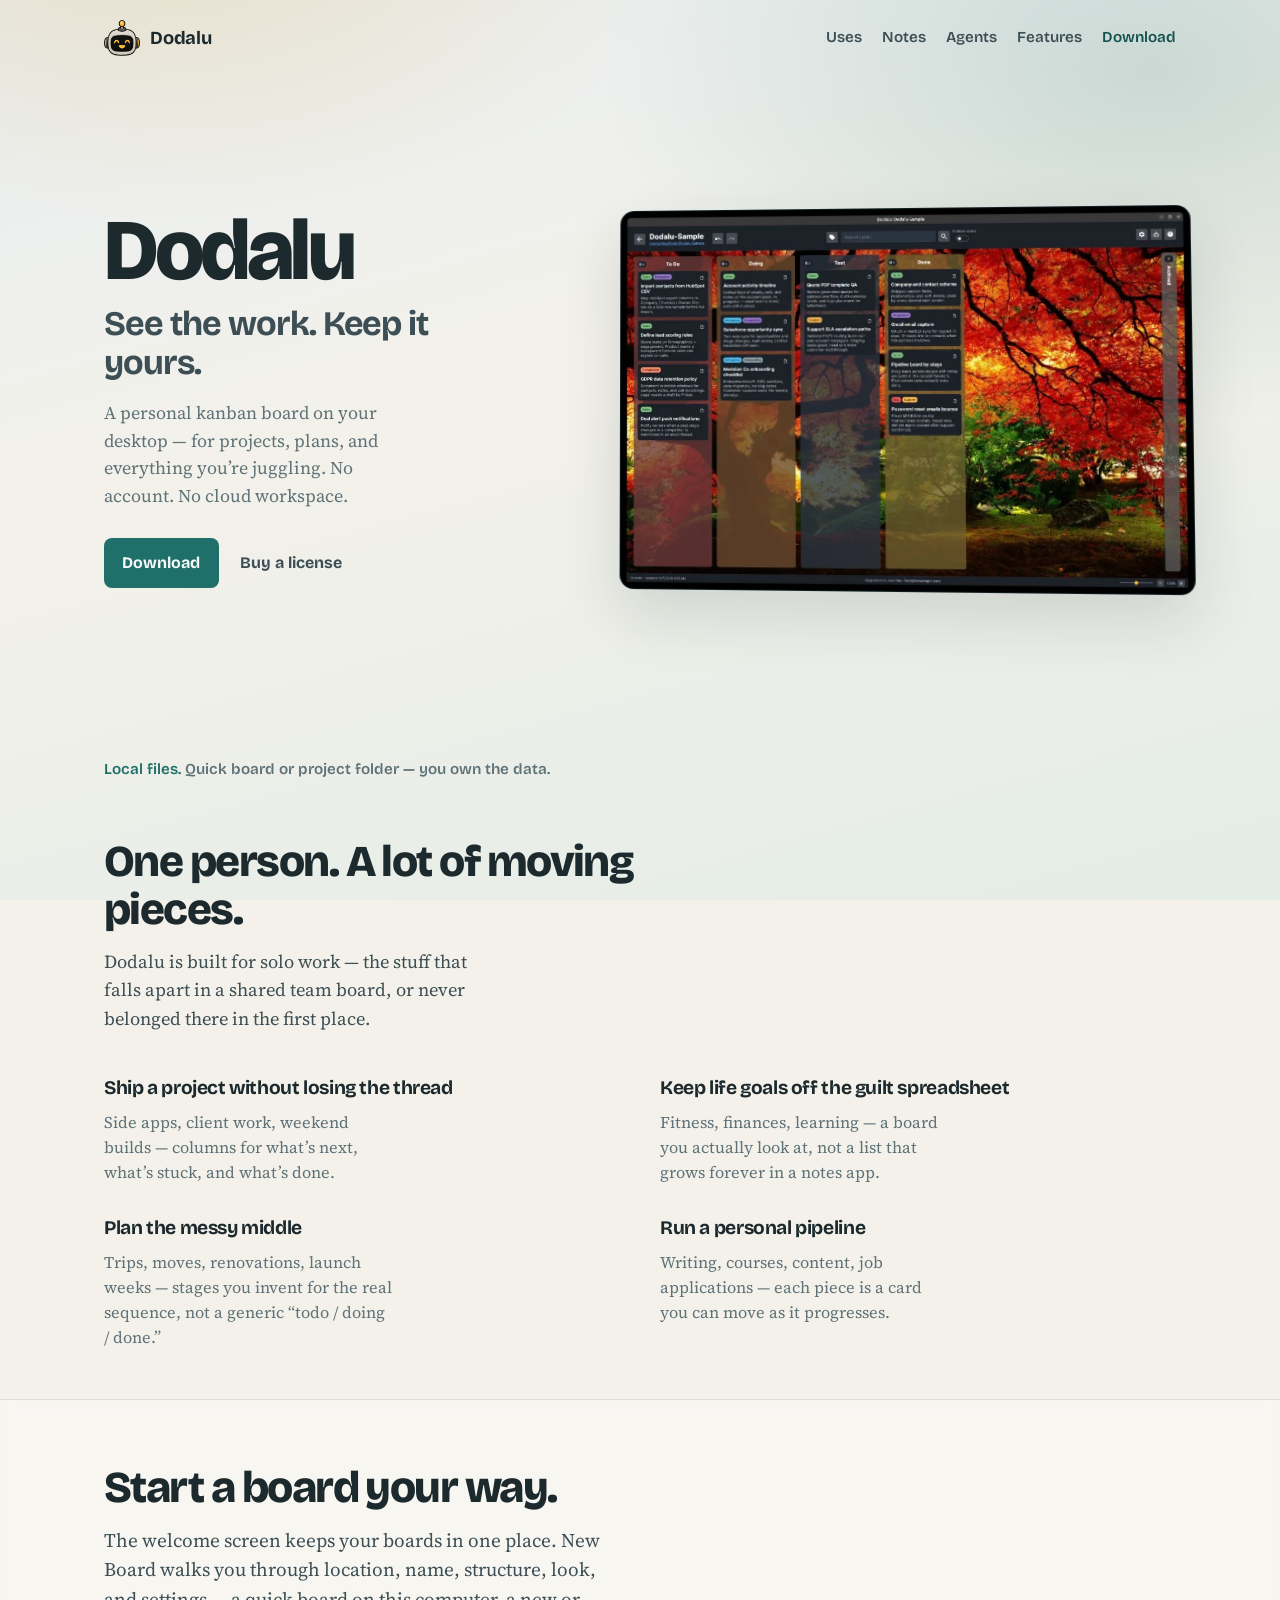
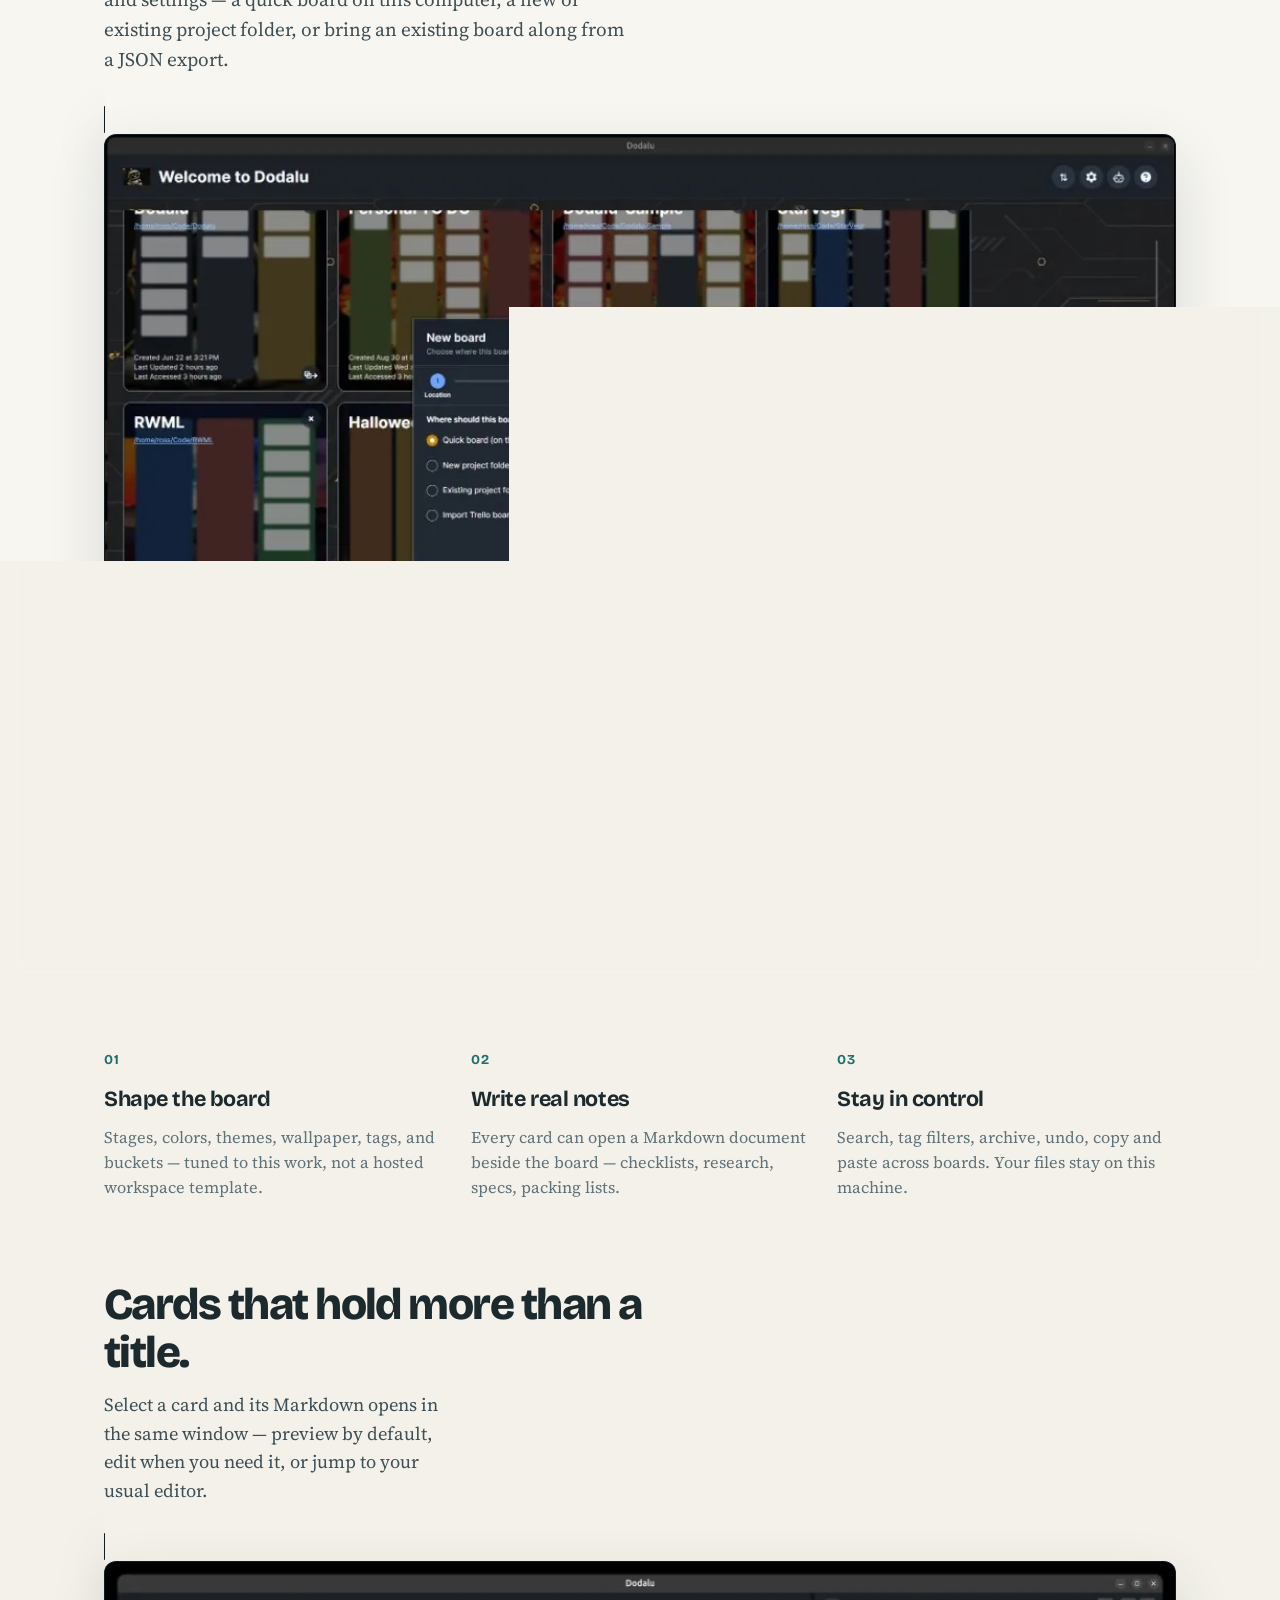
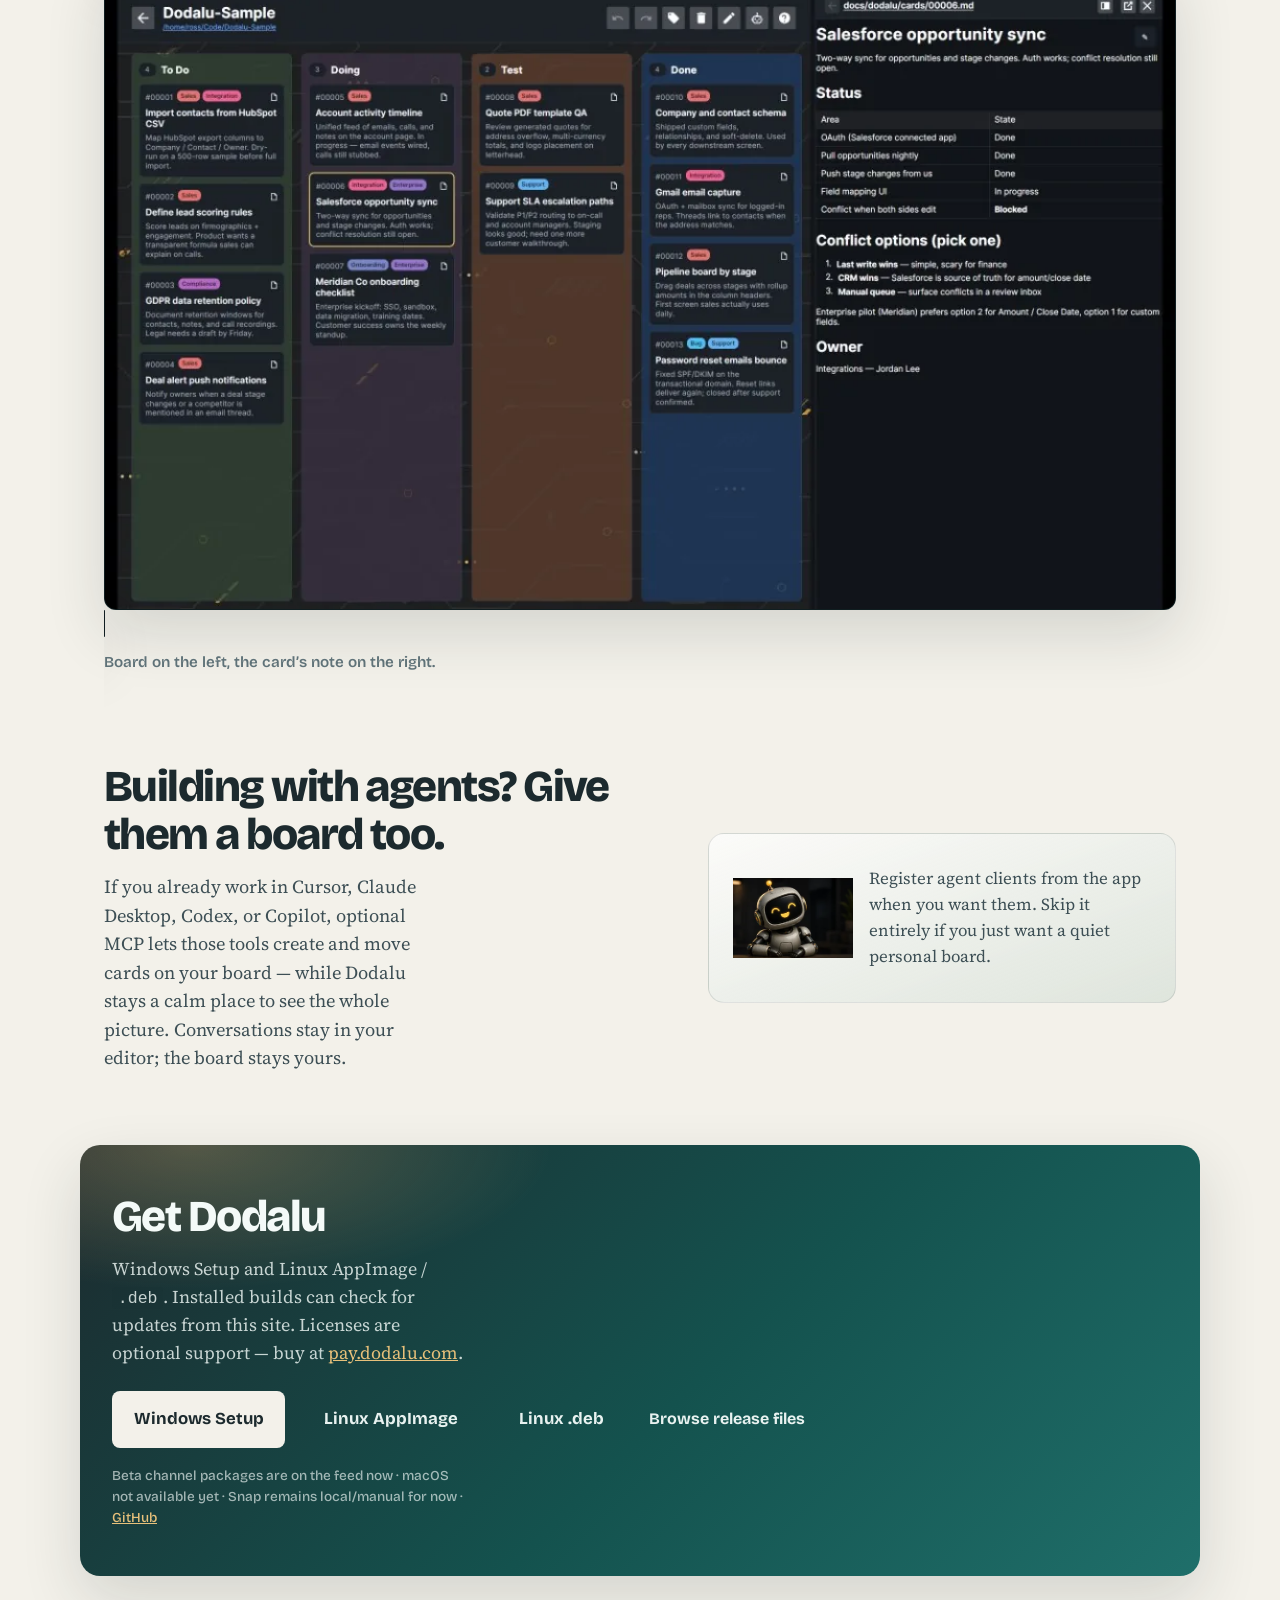
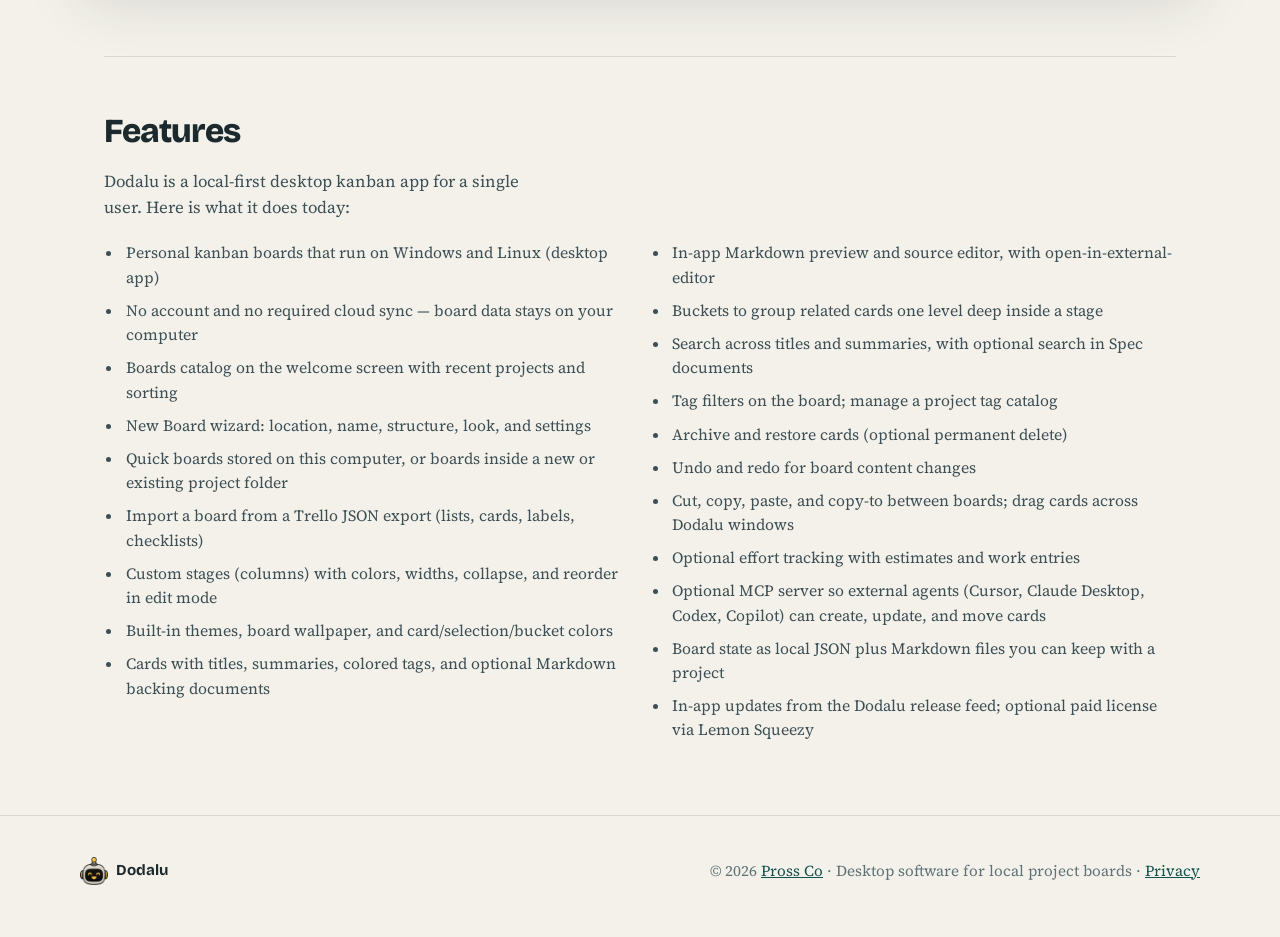
==== index.html @ 34a6d41a "Update screenshots and feature list for the current app. Co-authored-by: Cursor <cursoragent@cursor." ====
<!DOCTYPE html>
<html lang="en">
<head>
  <meta charset="utf-8" />
  <meta name="viewport" content="width=device-width, initial-scale=1" />
  <title>Dodalu — See the work. Keep it yours.</title>
  <meta
    name="description"
    content="Dodalu is a personal desktop kanban board that lives on your machine — quick boards, project folders, Markdown card notes, buckets, tags, and optional MCP for agents. No account required."
  />
  <meta property="og:title" content="Dodalu" />
  <meta
    property="og:description"
    content="See the work. Keep it yours. A personal board on your machine — no account, no cloud workspace."
  />
  <meta property="og:type" content="website" />
  <meta property="og:url" content="https://dodalu.com/" />
  <meta property="og:image" content="https://dodalu.com/assets/og-share.png" />
  <meta name="theme-color" content="#1c2a2e" />
  <link rel="icon" href="assets/icon.png" type="image/png" />
  <link rel="preconnect" href="https://fonts.googleapis.com" />
  <link rel="preconnect" href="https://fonts.gstatic.com" crossorigin />
  <link
    href="https://fonts.googleapis.com/css2?family=Bricolage+Grotesque:opsz,wght@12..96,500;12..96,700;12..96,800&family=Source+Serif+4:opsz,ital,wght@8..60,0,400;8..60,0,600;8..60,1,400&display=swap"
    rel="stylesheet"
  />
  <link rel="stylesheet" href="styles.css" />
</head>
<body>
  <div class="atmosphere" aria-hidden="true"></div>

  <header class="top">
    <a class="brand-mark" href="#top" aria-label="Dodalu home">
      <img src="assets/logo.png" width="36" height="36" alt="" />
      <span>Dodalu</span>
    </a>
    <nav class="top-nav" aria-label="Primary">
      <a href="#uses">Uses</a>
      <a href="#notes">Notes</a>
      <a href="#agents">Agents</a>
      <a href="#features">Features</a>
      <a class="nav-download" href="#download">Download</a>
    </nav>
  </header>

  <main id="top">
    <section class="hero" aria-labelledby="hero-brand">
      <div class="hero-copy reveal">
        <p class="hero-brand" id="hero-brand">Dodalu</p>
        <h1 class="hero-line">See the work. Keep it yours.</h1>
        <p class="hero-support">
          A personal kanban board on your desktop — for projects, plans, and
          everything you’re juggling. No account. No cloud workspace.
        </p>
        <div class="hero-actions">
          <a class="btn primary" href="#download">Download</a>
          <a class="btn quiet" href="https://pay.dodalu.com/">Buy a license</a>
        </div>
      </div>

      <div class="hero-visual reveal reveal-delay" aria-label="Product preview">
        <div class="hero-frame">
          <picture>
            <source srcset="assets/hero-board.webp" type="image/webp" />
            <img
              class="hero-shot"
              src="assets/hero-board.png"
              width="1024"
              height="695"
              alt="Dodalu kanban board with To Do, Doing, Test, and Done columns on an autumn wallpaper"
            />
          </picture>
        </div>
      </div>
    </section>

    <p class="trust-line reveal">
      <span>Local files.</span> Quick board or project folder — you own the data.
    </p>

    <section class="uses" id="uses" aria-labelledby="uses-title">
      <div class="uses-lead reveal">
        <h2 id="uses-title">One person. A lot of moving pieces.</h2>
        <p>
          Dodalu is built for solo work — the stuff that falls apart in a
          shared team board, or never belonged there in the first place.
        </p>
      </div>
      <div class="uses-grid">
        <article class="use-item reveal">
          <h3>Ship a project without losing the thread</h3>
          <p>
            Side apps, client work, weekend builds — columns for what’s next,
            what’s stuck, and what’s done.
          </p>
        </article>
        <article class="use-item reveal reveal-delay">
          <h3>Keep life goals off the guilt spreadsheet</h3>
          <p>
            Fitness, finances, learning — a board you actually look at, not
            a list that grows forever in a notes app.
          </p>
        </article>
        <article class="use-item reveal">
          <h3>Plan the messy middle</h3>
          <p>
            Trips, moves, renovations, launch weeks — stages you invent for
            the real sequence, not a generic “todo / doing / done.”
          </p>
        </article>
        <article class="use-item reveal reveal-delay">
          <h3>Run a personal pipeline</h3>
          <p>
            Writing, courses, content, job applications — each piece is a
            card you can move as it progresses.
          </p>
        </article>
      </div>
    </section>

    <section class="band" id="how" aria-labelledby="how-title">
      <div class="band-inner reveal">
        <h2 id="how-title">Start a board your way.</h2>
        <p class="band-support">
          The welcome screen keeps your boards in one place. New Board walks
          you through location, name, structure, look, and settings — a quick
          board on this computer, a new or existing project folder, or bring
          an existing board along from a JSON export.
        </p>
      </div>
      <figure class="shot reveal reveal-delay">
        <picture>
          <source srcset="assets/welcome.webp" type="image/webp" />
          <img
            src="assets/welcome.png"
            width="1024"
            height="692"
            alt="Dodalu welcome screen with New Board wizard choosing where the board should live"
          />
        </picture>
        <figcaption>Your boards catalog, with a guided New Board wizard.</figcaption>
      </figure>
    </section>

    <section class="steps" aria-label="What you can do on a board">
      <article class="step reveal">
        <span class="step-index">01</span>
        <h3>Shape the board</h3>
        <p>
          Stages, colors, themes, wallpaper, tags, and buckets — tuned to
          this work, not a hosted workspace template.
        </p>
      </article>
      <article class="step reveal reveal-delay">
        <span class="step-index">02</span>
        <h3>Write real notes</h3>
        <p>
          Every card can open a Markdown document beside the board —
          checklists, research, specs, packing lists.
        </p>
      </article>
      <article class="step reveal reveal-delay-2">
        <span class="step-index">03</span>
        <h3>Stay in control</h3>
        <p>
          Search, tag filters, archive, undo, copy and paste across boards.
          Your files stay on this machine.
        </p>
      </article>
    </section>

    <section class="shot-section" id="notes" aria-labelledby="notes-title">
      <div class="shot-section-copy reveal">
        <h2 id="notes-title">Cards that hold more than a title.</h2>
        <p>
          Select a card and its Markdown opens in the same window — preview
          by default, edit when you need it, or jump to your usual editor.
        </p>
      </div>
      <figure class="shot reveal reveal-delay">
        <picture>
          <source srcset="assets/docs-pane.webp" type="image/webp" />
          <img
            src="assets/docs-pane.png"
            width="1024"
            height="619"
            alt="Dodalu board with a card’s Markdown document open in the side pane"
          />
        </picture>
        <figcaption>Board on the left, the card’s note on the right.</figcaption>
      </figure>
    </section>

    <section class="split" id="agents" aria-labelledby="agents-title">
      <div class="split-copy reveal">
        <h2 id="agents-title">Building with agents? Give them a board too.</h2>
        <p>
          If you already work in Cursor, Claude Desktop, Codex, or Copilot,
          optional MCP lets those tools create and move cards on your board —
          while Dodalu stays a calm place to see the whole picture. Conversations
          stay in your editor; the board stays yours.
        </p>
      </div>
      <div class="split-visual reveal reveal-delay">
        <div class="quote-panel">
          <picture>
            <source srcset="assets/mascot.webp" type="image/webp" />
            <img
              class="mascot"
              src="assets/mascot.png"
              width="280"
              height="187"
              alt=""
            />
          </picture>
          <p>
            Register agent clients from the app when you want them. Skip it
            entirely if you just want a quiet personal board.
          </p>
        </div>
      </div>
    </section>

    <section class="download" id="download" aria-labelledby="download-title">
      <div class="download-inner reveal">
        <h2 id="download-title">Get Dodalu</h2>
        <p>
          Windows Setup and Linux AppImage / <code>.deb</code>. Installed
          builds can check for updates from this site. Licenses are optional
          support — buy at
          <a href="https://pay.dodalu.com/">pay.dodalu.com</a>.
        </p>
        <div class="download-actions">
          <a class="btn primary large" id="download-setup" href="feed/">
            Windows Setup
          </a>
          <a class="btn quiet large" id="download-appimage" href="feed/">
            Linux AppImage
          </a>
          <a class="btn quiet large" id="download-deb" href="feed/">
            Linux .deb
          </a>
          <a class="btn quiet" href="feed/">Browse release files</a>
        </div>
        <p class="fineprint">
          Beta channel packages are on the feed now · macOS not available yet ·
          Snap remains local/manual for now ·
          <a href="https://github.com/RossWright/Dodalu-Releases">GitHub</a>
        </p>
      </div>
    </section>

    <section class="features" id="features" aria-labelledby="features-title">
      <div class="features-inner reveal">
        <h2 id="features-title">Features</h2>
        <p class="features-lead">
          Dodalu is a local-first desktop kanban app for a single user. Here is
          what it does today:
        </p>
        <ul class="feature-list">
          <li>Personal kanban boards that run on Windows and Linux (desktop app)</li>
          <li>No account and no required cloud sync — board data stays on your computer</li>
          <li>Boards catalog on the welcome screen with recent projects and sorting</li>
          <li>New Board wizard: location, name, structure, look, and settings</li>
          <li>Quick boards stored on this computer, or boards inside a new or existing project folder</li>
          <li>Import a board from a Trello JSON export (lists, cards, labels, checklists)</li>
          <li>Custom stages (columns) with colors, widths, collapse, and reorder in edit mode</li>
          <li>Built-in themes, board wallpaper, and card/selection/bucket colors</li>
          <li>Cards with titles, summaries, colored tags, and optional Markdown backing documents</li>
          <li>In-app Markdown preview and source editor, with open-in-external-editor</li>
          <li>Buckets to group related cards one level deep inside a stage</li>
          <li>Search across titles and summaries, with optional search in Spec documents</li>
          <li>Tag filters on the board; manage a project tag catalog</li>
          <li>Archive and restore cards (optional permanent delete)</li>
          <li>Undo and redo for board content changes</li>
          <li>Cut, copy, paste, and copy-to between boards; drag cards across Dodalu windows</li>
          <li>Optional effort tracking with estimates and work entries</li>
          <li>Optional MCP server so external agents (Cursor, Claude Desktop, Codex, Copilot) can create, update, and move cards</li>
          <li>Board state as local JSON plus Markdown files you can keep with a project</li>
          <li>In-app updates from the Dodalu release feed; optional paid license via Lemon Squeezy</li>
        </ul>
      </div>
    </section>
  </main>

  <footer class="footer">
    <div class="footer-inner">
      <div class="footer-brand">
        <img src="assets/logo.png" width="28" height="28" alt="" />
        <span>Dodalu</span>
      </div>
      <p>
        © <span id="year"></span> <a href="https://pross.co/">Pross Co</a> ·
        Desktop software for local project boards ·
        <a href="privacy.html">Privacy</a>
      </p>
    </div>
  </footer>

  <script src="site.js"></script>
</body>
</html>
---- styles.css ----
:root {
  --ink: #1c2a2e;
  --ink-soft: #3d4f55;
  --muted: #5f7278;
  --paper: #f3f1ea;
  --mist: #d5e3e8;
  --sage: #b9cfc4;
  --lagoon: #1f6f6a;
  --lagoon-deep: #14524e;
  --sun: #e7c07a;
  --line: rgba(28, 42, 46, 0.12);
  --shadow: 0 24px 60px rgba(28, 42, 46, 0.14);
  --font-display: "Bricolage Grotesque", "Segoe UI", sans-serif;
  --font-body: "Source Serif 4", Georgia, serif;
  --max: 1120px;
}

*,
*::before,
*::after {
  box-sizing: border-box;
}

html {
  scroll-behavior: smooth;
}

body {
  margin: 0;
  color: var(--ink);
  font-family: var(--font-body);
  font-optical-sizing: auto;
  font-size: 1.125rem;
  line-height: 1.55;
  background: var(--paper);
  overflow-x: hidden;
}

img {
  max-width: 100%;
  height: auto;
  display: block;
}

a {
  color: var(--lagoon-deep);
}

code {
  font-family: ui-monospace, "Cascadia Code", Consolas, monospace;
  font-size: 0.92em;
  background: rgba(28, 42, 46, 0.06);
  padding: 0.1em 0.35em;
  border-radius: 4px;
}

.atmosphere {
  position: fixed;
  inset: 0;
  z-index: -1;
  background:
    radial-gradient(900px 520px at 12% -10%, rgba(231, 192, 122, 0.35), transparent 60%),
    radial-gradient(1000px 640px at 90% 8%, rgba(31, 111, 106, 0.18), transparent 55%),
    linear-gradient(165deg, #e8eef1 0%, var(--paper) 42%, #e4ece7 100%);
  animation: sky-drift 18s ease-in-out infinite alternate;
}

@keyframes sky-drift {
  from { filter: hue-rotate(0deg) saturate(1); }
  to { filter: hue-rotate(-8deg) saturate(1.05); }
}

.top {
  max-width: var(--max);
  margin: 0 auto;
  padding: 1.25rem 1.5rem 0;
  display: flex;
  align-items: center;
  justify-content: space-between;
  gap: 1rem;
}

.brand-mark {
  display: inline-flex;
  align-items: center;
  gap: 0.65rem;
  text-decoration: none;
  color: var(--ink);
  font-family: var(--font-display);
  font-weight: 700;
  font-size: 1.15rem;
  letter-spacing: -0.02em;
}

.brand-mark img {
  width: 36px;
  height: 36px;
  border-radius: 8px;
}

.top-nav {
  display: flex;
  align-items: center;
  gap: 1.25rem;
  font-family: var(--font-display);
  font-size: 0.95rem;
  font-weight: 600;
}

.top-nav a {
  text-decoration: none;
  color: var(--ink-soft);
}

.top-nav a:hover {
  color: var(--ink);
}

.nav-download {
  color: var(--lagoon-deep) !important;
}

.hero {
  max-width: var(--max);
  margin: 0 auto;
  padding: 3.5rem 1.5rem 4.5rem;
  display: grid;
  grid-template-columns: minmax(0, 1fr) minmax(0, 1.15fr);
  gap: 2.5rem 2rem;
  align-items: center;
  min-height: min(78vh, 760px);
}

.hero-brand {
  margin: 0 0 0.75rem;
  font-family: var(--font-display);
  font-weight: 800;
  font-size: clamp(3.2rem, 8vw, 5.4rem);
  line-height: 0.95;
  letter-spacing: -0.045em;
  color: var(--ink);
}

.hero-line {
  margin: 0 0 1rem;
  font-family: var(--font-display);
  font-weight: 700;
  font-size: clamp(1.55rem, 3.2vw, 2.15rem);
  line-height: 1.15;
  letter-spacing: -0.03em;
  color: var(--ink-soft);
  max-width: 18ch;
}

.hero-support {
  margin: 0 0 1.75rem;
  max-width: 34ch;
  color: var(--muted);
  font-size: 1.12rem;
}

.hero-actions {
  display: flex;
  flex-wrap: wrap;
  gap: 0.75rem 1rem;
  align-items: center;
}

.btn {
  display: inline-flex;
  align-items: center;
  justify-content: center;
  font-family: var(--font-display);
  font-weight: 700;
  font-size: 1rem;
  text-decoration: none;
  border-radius: 8px;
  padding: 0.8rem 1.15rem;
  transition: transform 160ms ease, background-color 160ms ease, color 160ms ease;
}

.btn.primary {
  background: var(--lagoon);
  color: #f7faf9;
}

.btn.primary:hover {
  background: var(--lagoon-deep);
  transform: translateY(-1px);
}

.btn.quiet {
  color: var(--ink-soft);
  background: transparent;
  padding-left: 0.35rem;
}

.btn.quiet:hover {
  color: var(--ink);
}

.btn.large {
  padding: 0.95rem 1.35rem;
  font-size: 1.05rem;
}

.hero-frame {
  position: relative;
  border-radius: 14px;
  overflow: hidden;
  box-shadow: var(--shadow);
  border: 1px solid var(--line);
  background: #0f1c20;
  transform: perspective(1200px) rotateY(-4deg) rotateX(2deg);
  transform-origin: center left;
  animation: float-in 1.1s cubic-bezier(0.22, 1, 0.36, 1) both;
}

.hero-shot {
  width: 100%;
  height: auto;
  display: block;
}

@keyframes float-in {
  from {
    opacity: 0;
    transform: perspective(1200px) rotateY(-8deg) rotateX(4deg) translateY(24px);
  }
  to {
    opacity: 1;
    transform: perspective(1200px) rotateY(-4deg) rotateX(2deg) translateY(0);
  }
}

.band {
  border-top: 1px solid var(--line);
  border-bottom: 1px solid var(--line);
  background: rgba(255, 255, 255, 0.35);
  backdrop-filter: blur(8px);
  padding-bottom: 3.5rem;
}

.band-inner {
  max-width: var(--max);
  margin: 0 auto;
  padding: 4rem 1.5rem 2rem;
}

.legal {
  max-width: 42rem;
  margin: 0 auto;
  padding: 2.5rem 1.5rem 4rem;
}

.legal-kicker {
  margin: 0 0 0.35rem;
  font-family: var(--font-display);
  font-weight: 700;
  letter-spacing: 0.04em;
  text-transform: uppercase;
  font-size: 0.8rem;
  color: var(--lagoon);
}

.legal h1 {
  margin: 0 0 0.5rem;
  font-family: var(--font-display);
  font-weight: 800;
  font-size: clamp(2.1rem, 5vw, 2.9rem);
  letter-spacing: -0.035em;
  line-height: 1.1;
}

.legal-meta {
  margin: 0 0 1.75rem;
  color: var(--muted);
  font-size: 0.95rem;
}

.legal h2 {
  margin: 2rem 0 0.65rem;
  font-family: var(--font-display);
  font-weight: 700;
  font-size: 1.35rem;
  letter-spacing: -0.02em;
}

.legal p,
.legal li {
  color: var(--ink-soft);
}

.legal ul {
  padding-left: 1.2rem;
}

.legal li {
  margin: 0.35rem 0;
}

.footer a {
  color: var(--lagoon-deep);
}

.band h2,
.split h2,
.download h2,
.shot-section h2,
.uses-lead h2 {
  margin: 0 0 0.85rem;
  font-family: var(--font-display);
  font-weight: 800;
  font-size: clamp(1.9rem, 4vw, 2.75rem);
  letter-spacing: -0.035em;
  line-height: 1.1;
  max-width: 22ch;
}

.trust-line {
  max-width: var(--max);
  margin: 0 auto;
  padding: 0 1.5rem 3.5rem;
  color: var(--muted);
  font-family: var(--font-display);
  font-size: 0.95rem;
  font-weight: 600;
}

.trust-line span {
  color: var(--lagoon);
}

.uses {
  max-width: var(--max);
  margin: 0 auto;
  padding: 0 1.5rem 3rem;
}

.uses-lead {
  max-width: 36rem;
  margin-bottom: 2.5rem;
}

.uses-lead p {
  margin: 0;
  color: var(--ink-soft);
  font-size: 1.15rem;
  max-width: 42ch;
}

.uses-grid {
  display: grid;
  grid-template-columns: repeat(2, minmax(0, 1fr));
  gap: 1.75rem 2.5rem;
}

.use-item h3 {
  margin: 0 0 0.4rem;
  font-family: var(--font-display);
  font-weight: 700;
  font-size: 1.2rem;
  letter-spacing: -0.02em;
}

.use-item p {
  margin: 0;
  color: var(--muted);
  font-size: 1.02rem;
  max-width: 36ch;
}

.features {
  max-width: var(--max);
  margin: 0 auto;
  padding: 0 1.5rem 4.5rem;
}

.features-inner {
  border-top: 1px solid var(--line);
  padding-top: 3rem;
}

.features h2 {
  margin: 0 0 0.75rem;
  font-family: var(--font-display);
  font-weight: 800;
  font-size: clamp(1.6rem, 3vw, 2.1rem);
  letter-spacing: -0.03em;
}

.features-lead {
  margin: 0 0 1.25rem;
  max-width: 48ch;
  color: var(--ink-soft);
  font-size: 1.05rem;
}

.feature-list {
  margin: 0;
  padding-left: 1.2rem;
  columns: 2;
  column-gap: 2.5rem;
  color: var(--ink-soft);
  font-size: 0.98rem;
}

.feature-list li {
  break-inside: avoid;
  margin: 0 0 0.55rem;
  padding-left: 0.15rem;
}

@media (max-width: 900px) {
  .feature-list {
    columns: 1;
  }
}

.band-support {
  margin: 0;
  max-width: 52ch;
  color: var(--ink-soft);
  font-size: 1.2rem;
}

.shot {
  max-width: var(--max);
  margin: 0 auto;
  padding: 0 1.5rem;
}

.shot picture,
.shot img {
  width: 100%;
  border-radius: 12px;
  box-shadow: var(--shadow);
  border: 1px solid var(--line);
  background: #0f1c20;
}

.shot figcaption {
  margin: 0.85rem 0 0;
  font-family: var(--font-display);
  font-size: 0.95rem;
  font-weight: 600;
  color: var(--muted);
}

.shot-section {
  max-width: var(--max);
  margin: 0 auto;
  padding: 1rem 0 4.5rem;
}

.shot-section-copy {
  padding: 0 1.5rem 1.75rem;
}

.shot-section-copy p {
  margin: 0;
  max-width: 40ch;
  color: var(--ink-soft);
  font-size: 1.15rem;
}

.steps {
  max-width: var(--max);
  margin: 0 auto;
  padding: 4rem 1.5rem;
  display: grid;
  grid-template-columns: repeat(3, minmax(0, 1fr));
  gap: 2rem 1.75rem;
}

.step {
  padding-top: 0.25rem;
}

.step-index {
  display: block;
  font-family: var(--font-display);
  font-weight: 700;
  font-size: 0.85rem;
  letter-spacing: 0.08em;
  color: var(--lagoon);
  margin-bottom: 0.75rem;
}

.step h3 {
  margin: 0 0 0.55rem;
  font-family: var(--font-display);
  font-weight: 700;
  font-size: 1.35rem;
  letter-spacing: -0.02em;
}

.step p {
  margin: 0;
  color: var(--muted);
  font-size: 1.02rem;
}

.split {
  max-width: var(--max);
  margin: 0 auto;
  padding: 1rem 1.5rem 4.5rem;
  display: grid;
  grid-template-columns: minmax(0, 1.1fr) minmax(0, 0.9fr);
  gap: 2rem;
  align-items: center;
}

.split-copy p {
  margin: 0;
  max-width: 38ch;
  color: var(--ink-soft);
  font-size: 1.15rem;
}

.quote-panel {
  border: 1px solid var(--line);
  border-radius: 16px;
  padding: 1.5rem;
  background: linear-gradient(160deg, rgba(255, 255, 255, 0.7), rgba(185, 207, 196, 0.35));
  display: grid;
  grid-template-columns: 120px 1fr;
  gap: 1rem;
  align-items: center;
}

.mascot {
  width: 120px;
  height: 120px;
  object-fit: contain;
}

.quote-panel p {
  margin: 0;
  font-size: 1.05rem;
  color: var(--ink-soft);
}

.download {
  padding: 0 1.5rem 5rem;
}

.download-inner {
  max-width: var(--max);
  margin: 0 auto;
  padding: 3rem 2rem;
  border-radius: 20px;
  background:
    radial-gradient(600px 240px at 10% 0%, rgba(231, 192, 122, 0.28), transparent 60%),
    linear-gradient(135deg, #1c2a2e 0%, #14524e 55%, #1f6f6a 100%);
  color: #eef6f4;
  box-shadow: var(--shadow);
}

.download-inner h2 {
  color: #f4faf8;
  max-width: none;
}

.download-inner p {
  margin: 0 0 1.5rem;
  max-width: 40ch;
  color: rgba(238, 246, 244, 0.82);
}

.download-inner p a {
  color: #e7c07a;
}

.download-actions {
  display: flex;
  flex-wrap: wrap;
  gap: 0.85rem 1.1rem;
  align-items: center;
  margin-bottom: 1.1rem;
}

.download .btn.primary {
  background: #f3f1ea;
  color: var(--ink);
}

.download .btn.primary:hover {
  background: #fff;
}

.download .btn.quiet {
  color: #e8f2f0;
}

.download .btn.quiet:hover {
  color: #fff;
}

.fineprint {
  margin: 0 !important;
  font-family: var(--font-display);
  font-size: 0.85rem !important;
  font-weight: 500;
  color: rgba(238, 246, 244, 0.65) !important;
}

.fineprint a {
  color: #e7c07a;
}

.footer {
  border-top: 1px solid var(--line);
  padding: 1.75rem 1.5rem 2.5rem;
}

.footer-inner {
  max-width: var(--max);
  margin: 0 auto;
  display: flex;
  flex-wrap: wrap;
  gap: 0.75rem 1.5rem;
  align-items: center;
  justify-content: space-between;
  color: var(--muted);
  font-size: 0.95rem;
}

.footer-brand {
  display: inline-flex;
  align-items: center;
  gap: 0.5rem;
  font-family: var(--font-display);
  font-weight: 700;
  color: var(--ink);
}

.footer-brand img {
  width: 28px;
  height: 28px;
  border-radius: 6px;
}

.reveal {
  opacity: 0;
  transform: translateY(16px);
  transition: opacity 700ms ease, transform 700ms ease;
}

.reveal.is-in {
  opacity: 1;
  transform: none;
}

.reveal-delay {
  transition-delay: 120ms;
}

.reveal-delay-2 {
  transition-delay: 220ms;
}

@media (max-width: 900px) {
  .hero,
  .split,
  .steps,
  .uses-grid {
    grid-template-columns: 1fr;
  }

  .hero {
    min-height: 0;
    padding-top: 2.25rem;
  }

  .hero-frame {
    transform: none;
    animation: none;
  }

  .hero-brand {
    font-size: clamp(2.8rem, 14vw, 4rem);
  }

  .quote-panel {
    grid-template-columns: 1fr;
    justify-items: start;
  }

  .top-nav a:not(.nav-download) {
    display: none;
  }
}

@media (prefers-reduced-motion: reduce) {
  html { scroll-behavior: auto; }
  .atmosphere { animation: none; }
  .hero-frame { animation: none; }
  .reveal,
  .reveal-delay,
  .reveal-delay-2 {
    opacity: 1;
    transform: none;
    transition: none;
  }
  .btn { transition: none; }
}
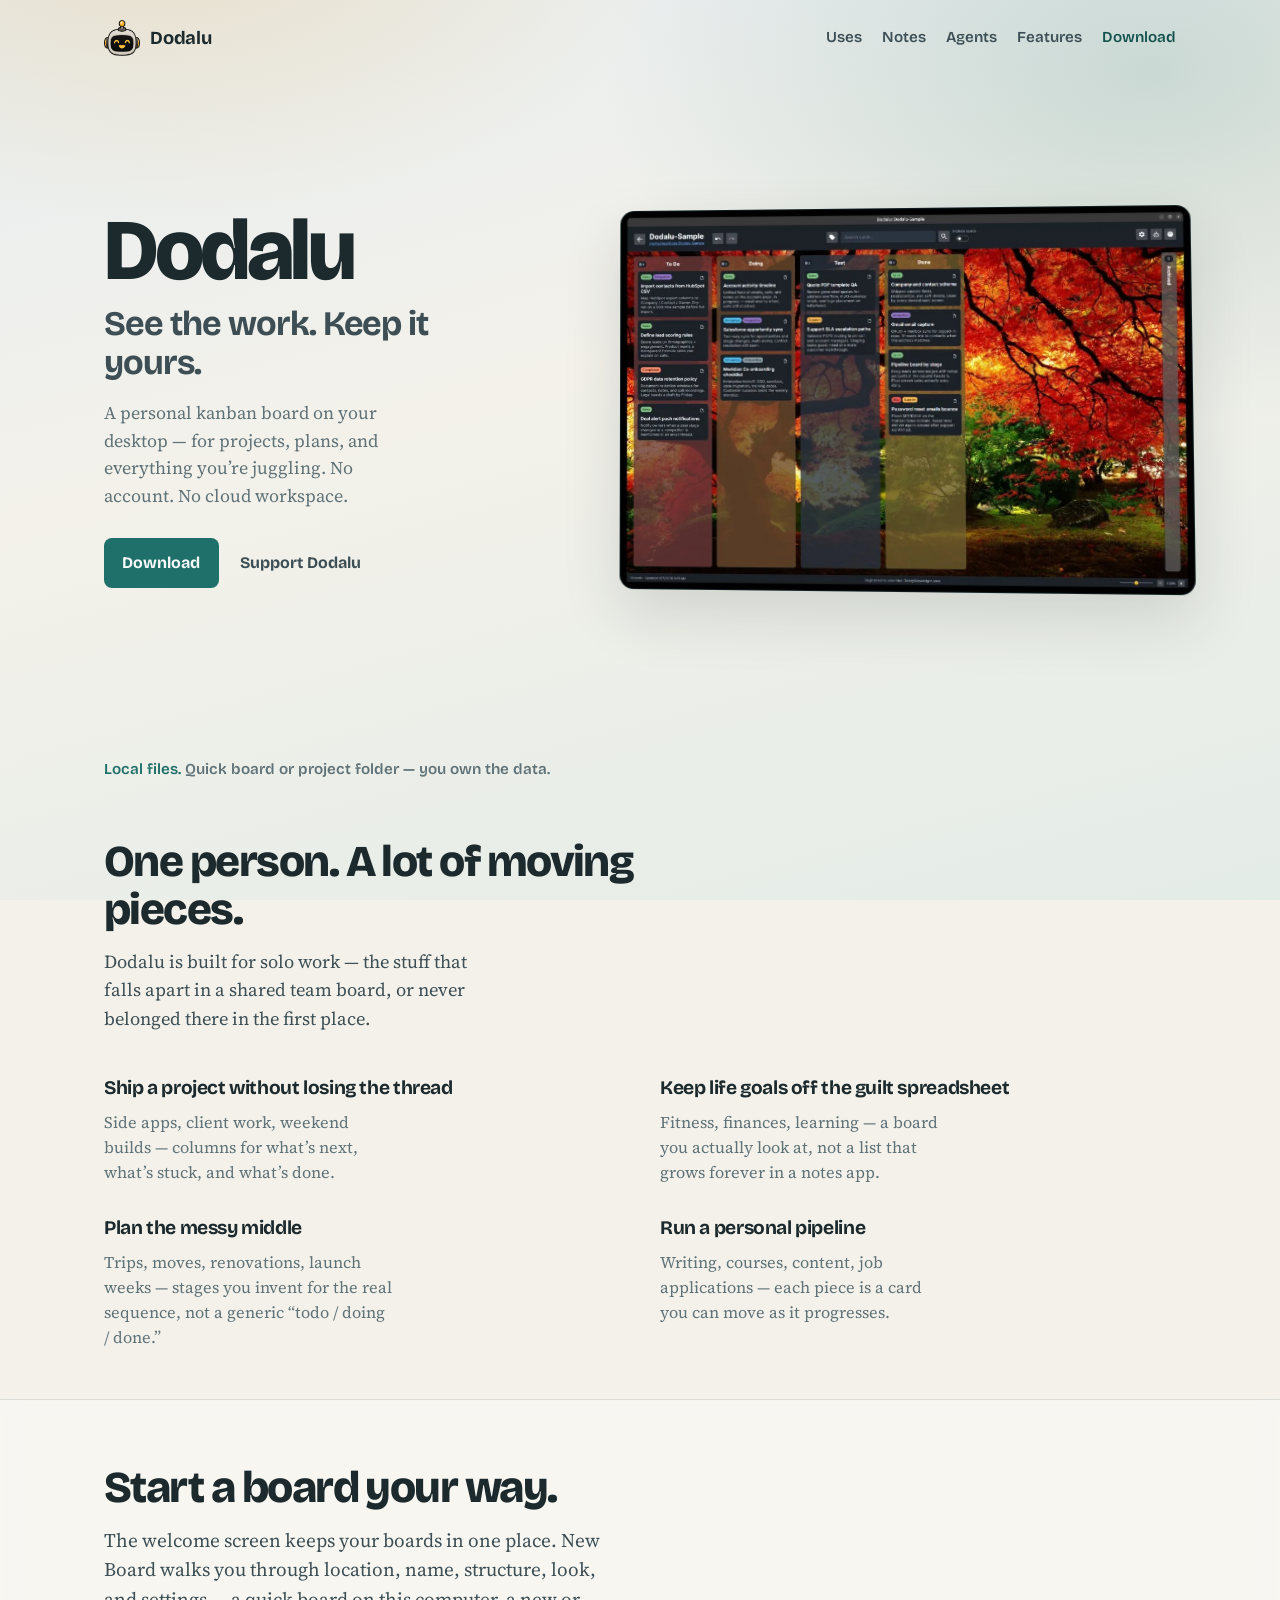
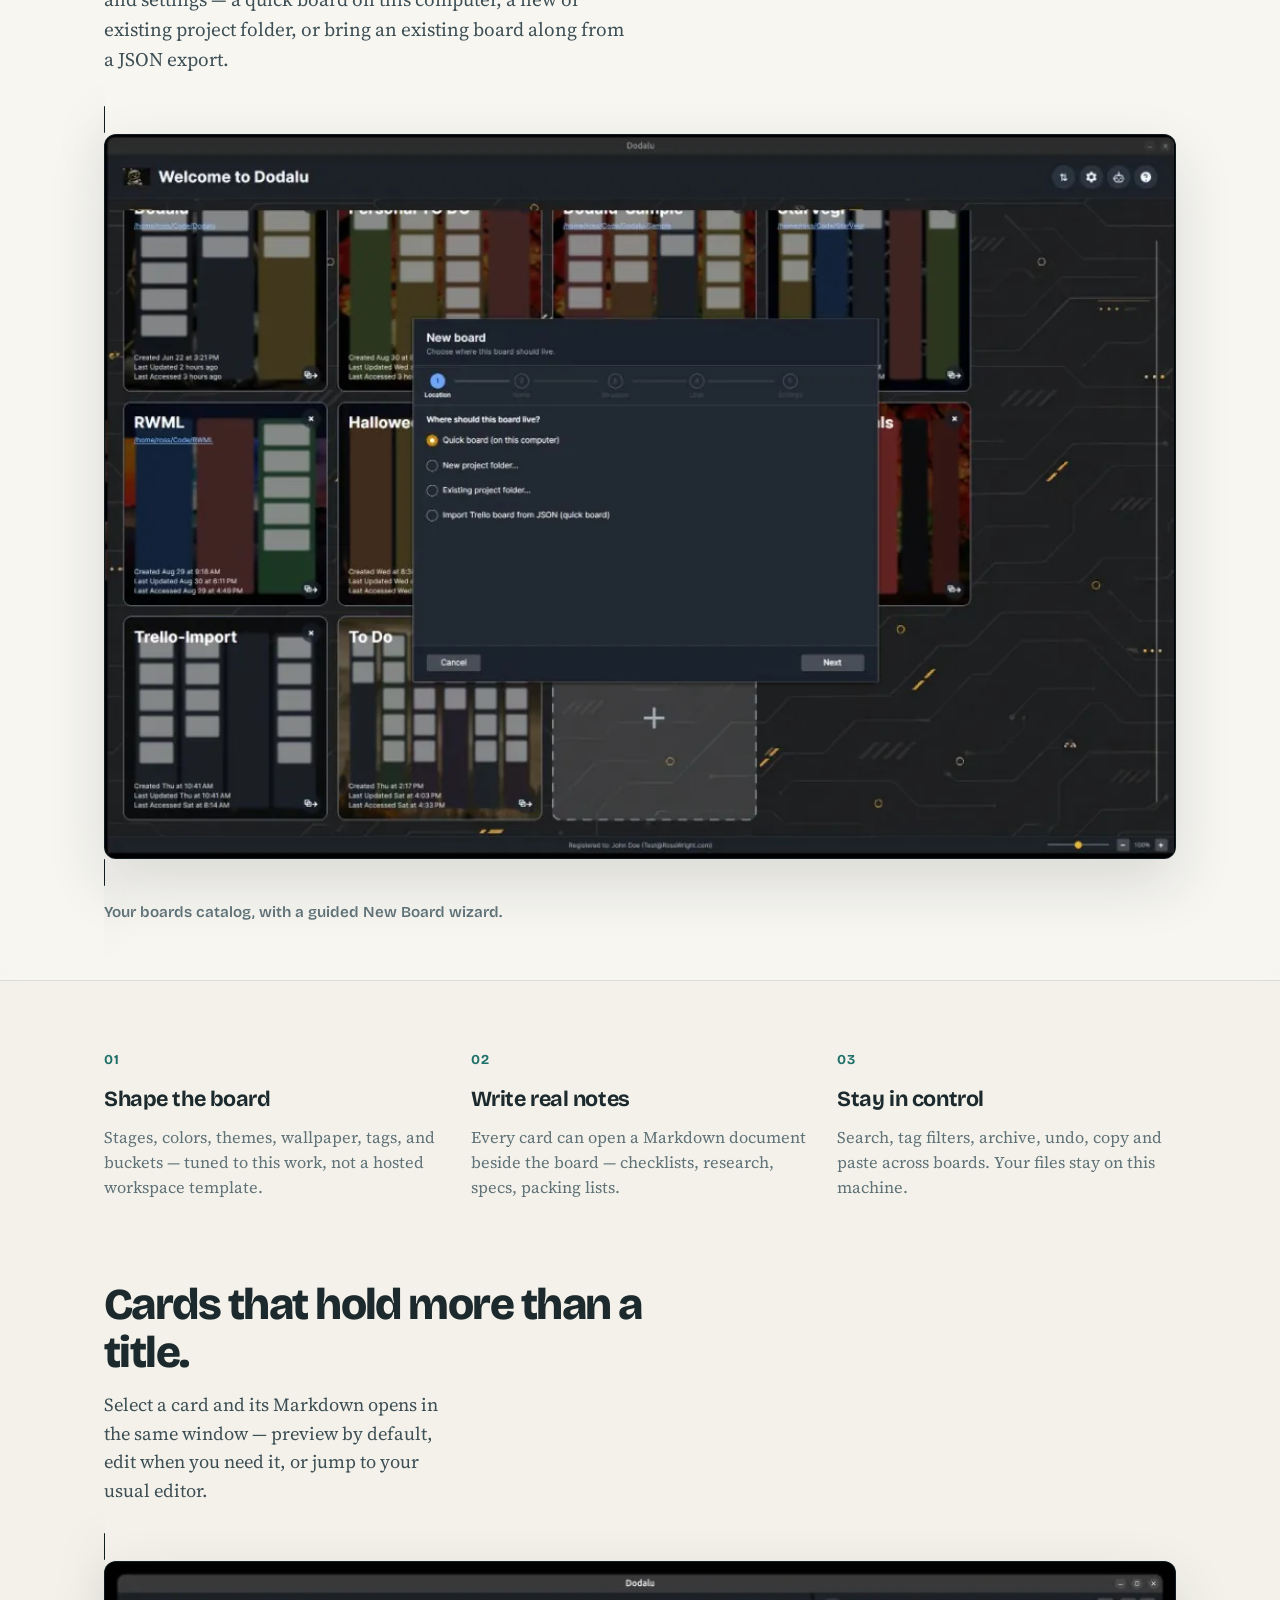
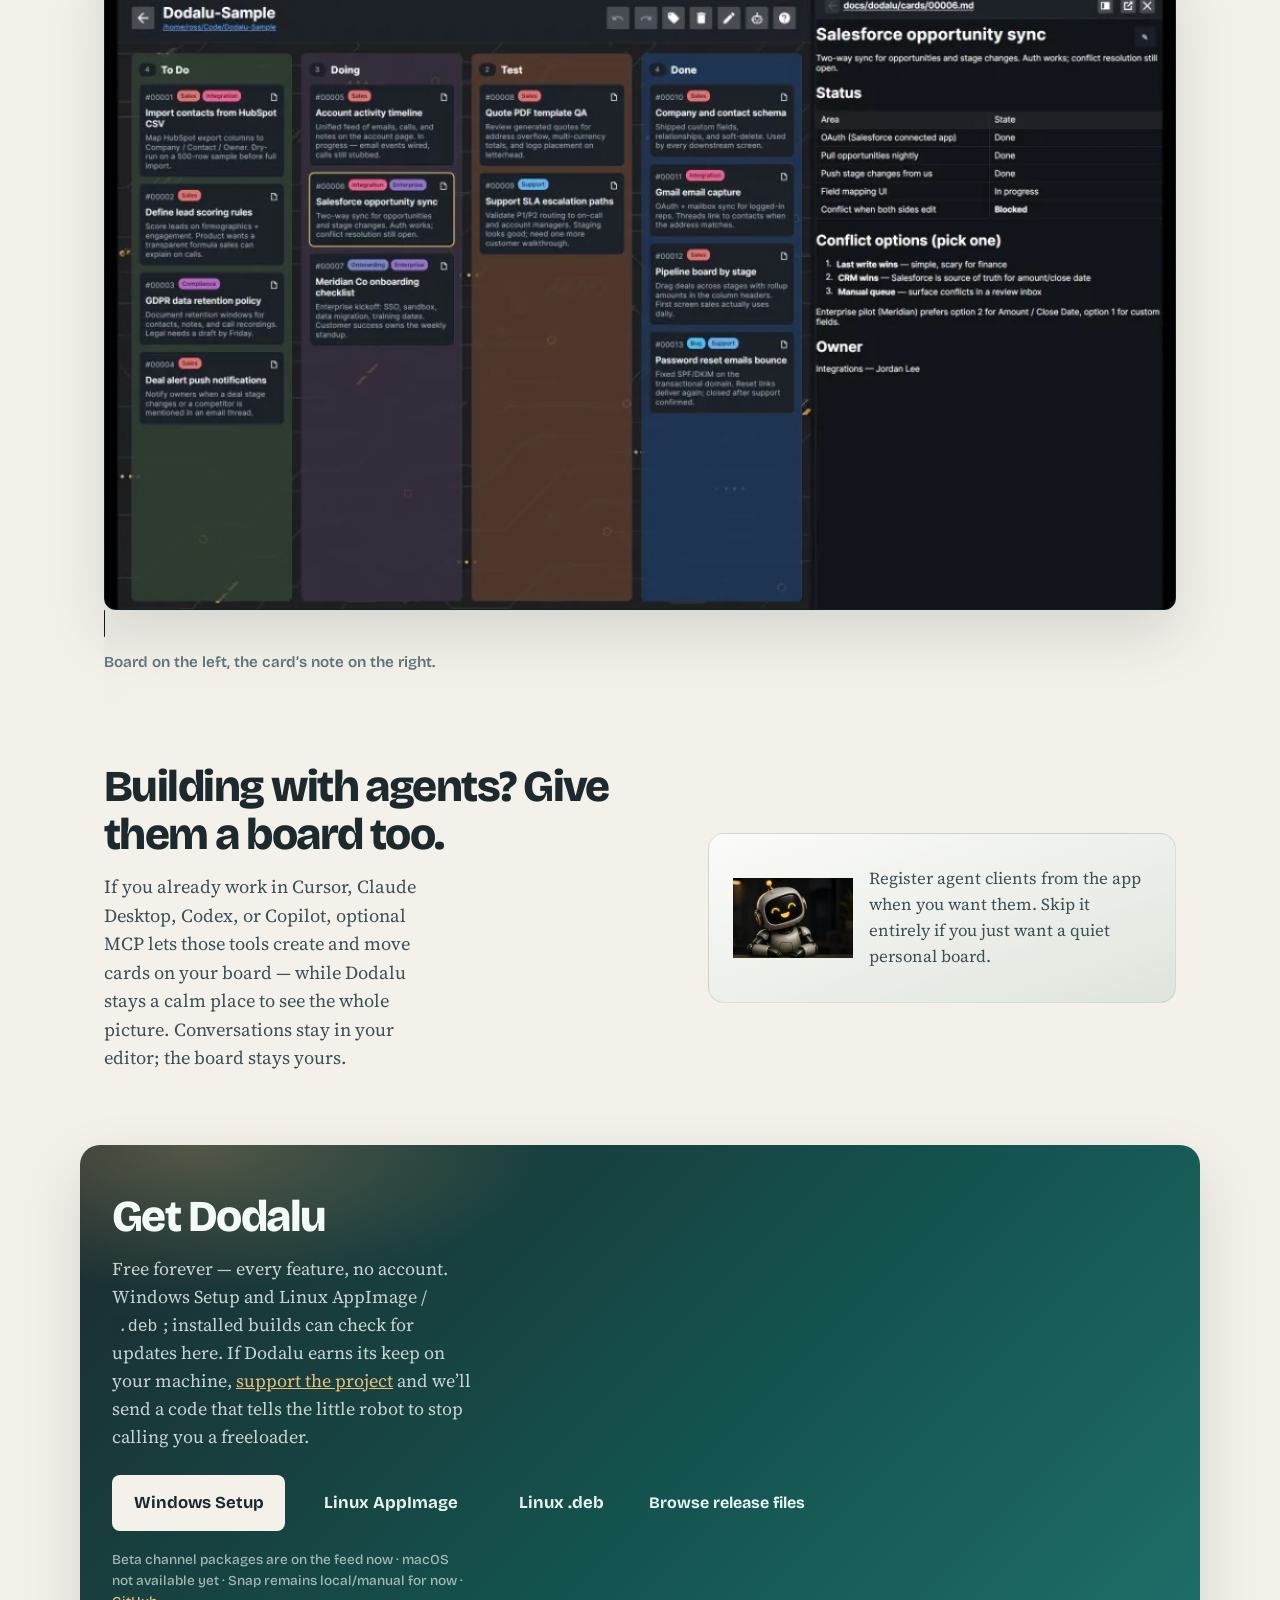
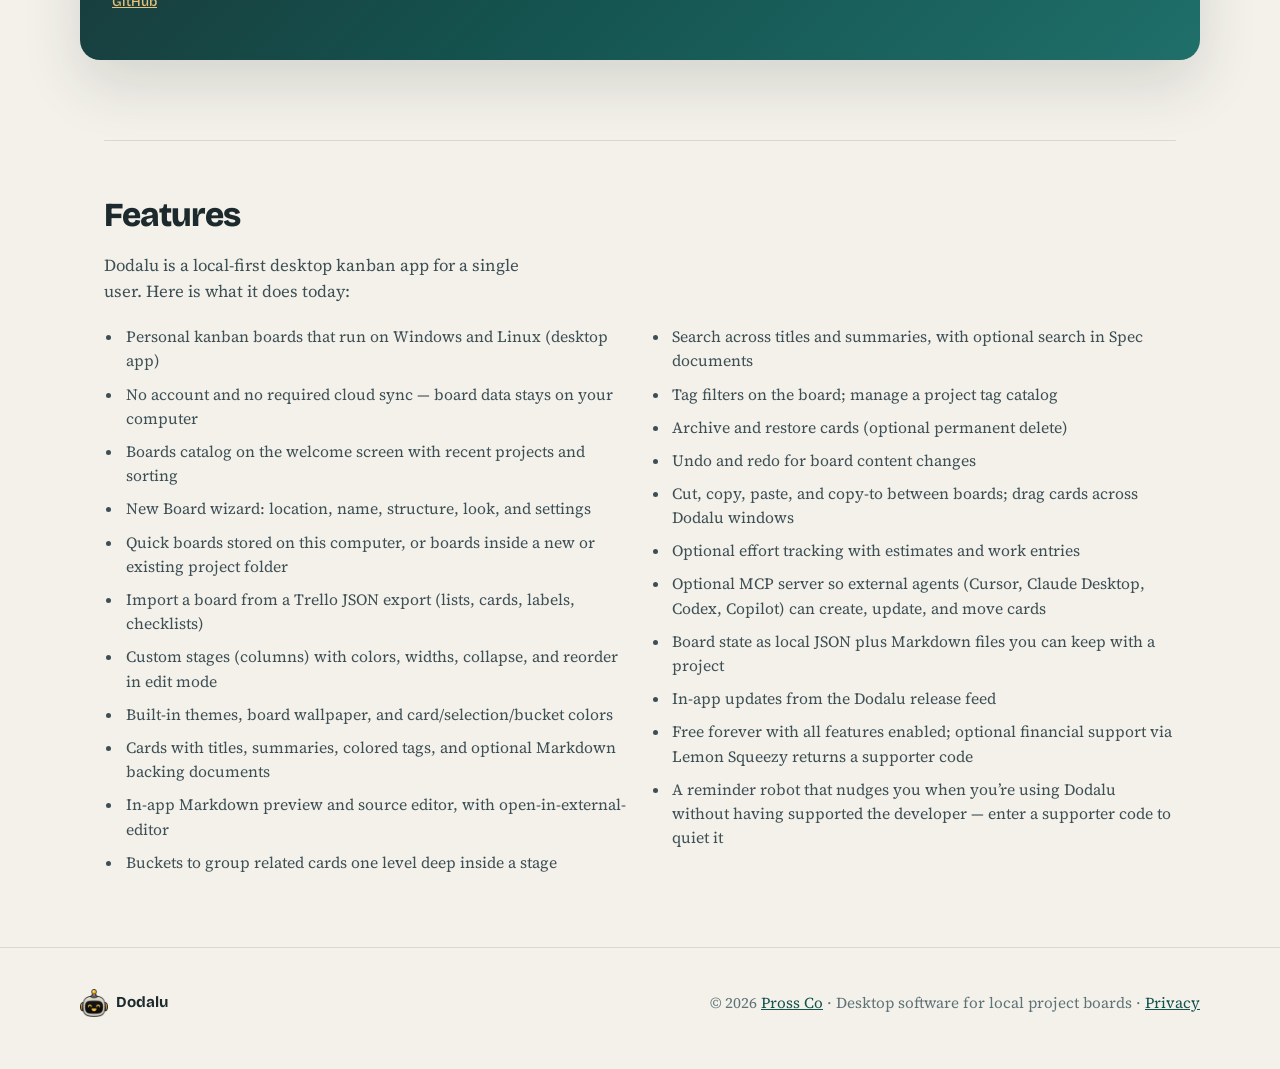
==== commit 898af7d4: "Frame Dodalu as free forever with optional support. Co-authored-by: Cursor <cursoragent@cursor.com>" ====
--- a/index.html
+++ b/index.html
@@ -54,7 +54,7 @@
         </p>
         <div class="hero-actions">
           <a class="btn primary" href="#download">Download</a>
-          <a class="btn quiet" href="https://pay.dodalu.com/">Buy a license</a>
+          <a class="btn quiet" href="https://pay.dodalu.com/">Support Dodalu</a>
         </div>
       </div>
 
@@ -225,10 +225,12 @@
       <div class="download-inner reveal">
         <h2 id="download-title">Get Dodalu</h2>
         <p>
-          Windows Setup and Linux AppImage / <code>.deb</code>. Installed
-          builds can check for updates from this site. Licenses are optional
-          support — buy at
-          <a href="https://pay.dodalu.com/">pay.dodalu.com</a>.
+          Free forever — every feature, no account. Windows Setup and Linux
+          AppImage / <code>.deb</code>; installed builds can check for updates
+          here. If Dodalu earns its keep on your machine,
+          <a href="https://pay.dodalu.com/">support the project</a> and we’ll
+          send a code that tells the little robot to stop calling you a
+          freeloader.
         </p>
         <div class="download-actions">
           <a class="btn primary large" id="download-setup" href="feed/">
@@ -277,7 +279,9 @@
           <li>Optional effort tracking with estimates and work entries</li>
           <li>Optional MCP server so external agents (Cursor, Claude Desktop, Codex, Copilot) can create, update, and move cards</li>
           <li>Board state as local JSON plus Markdown files you can keep with a project</li>
-          <li>In-app updates from the Dodalu release feed; optional paid license via Lemon Squeezy</li>
+          <li>In-app updates from the Dodalu release feed</li>
+          <li>Free forever with all features enabled; optional financial support via Lemon Squeezy returns a supporter code</li>
+          <li>A reminder robot that nudges you when you’re using Dodalu without having supported the developer — enter a supporter code to quiet it</li>
         </ul>
       </div>
     </section>
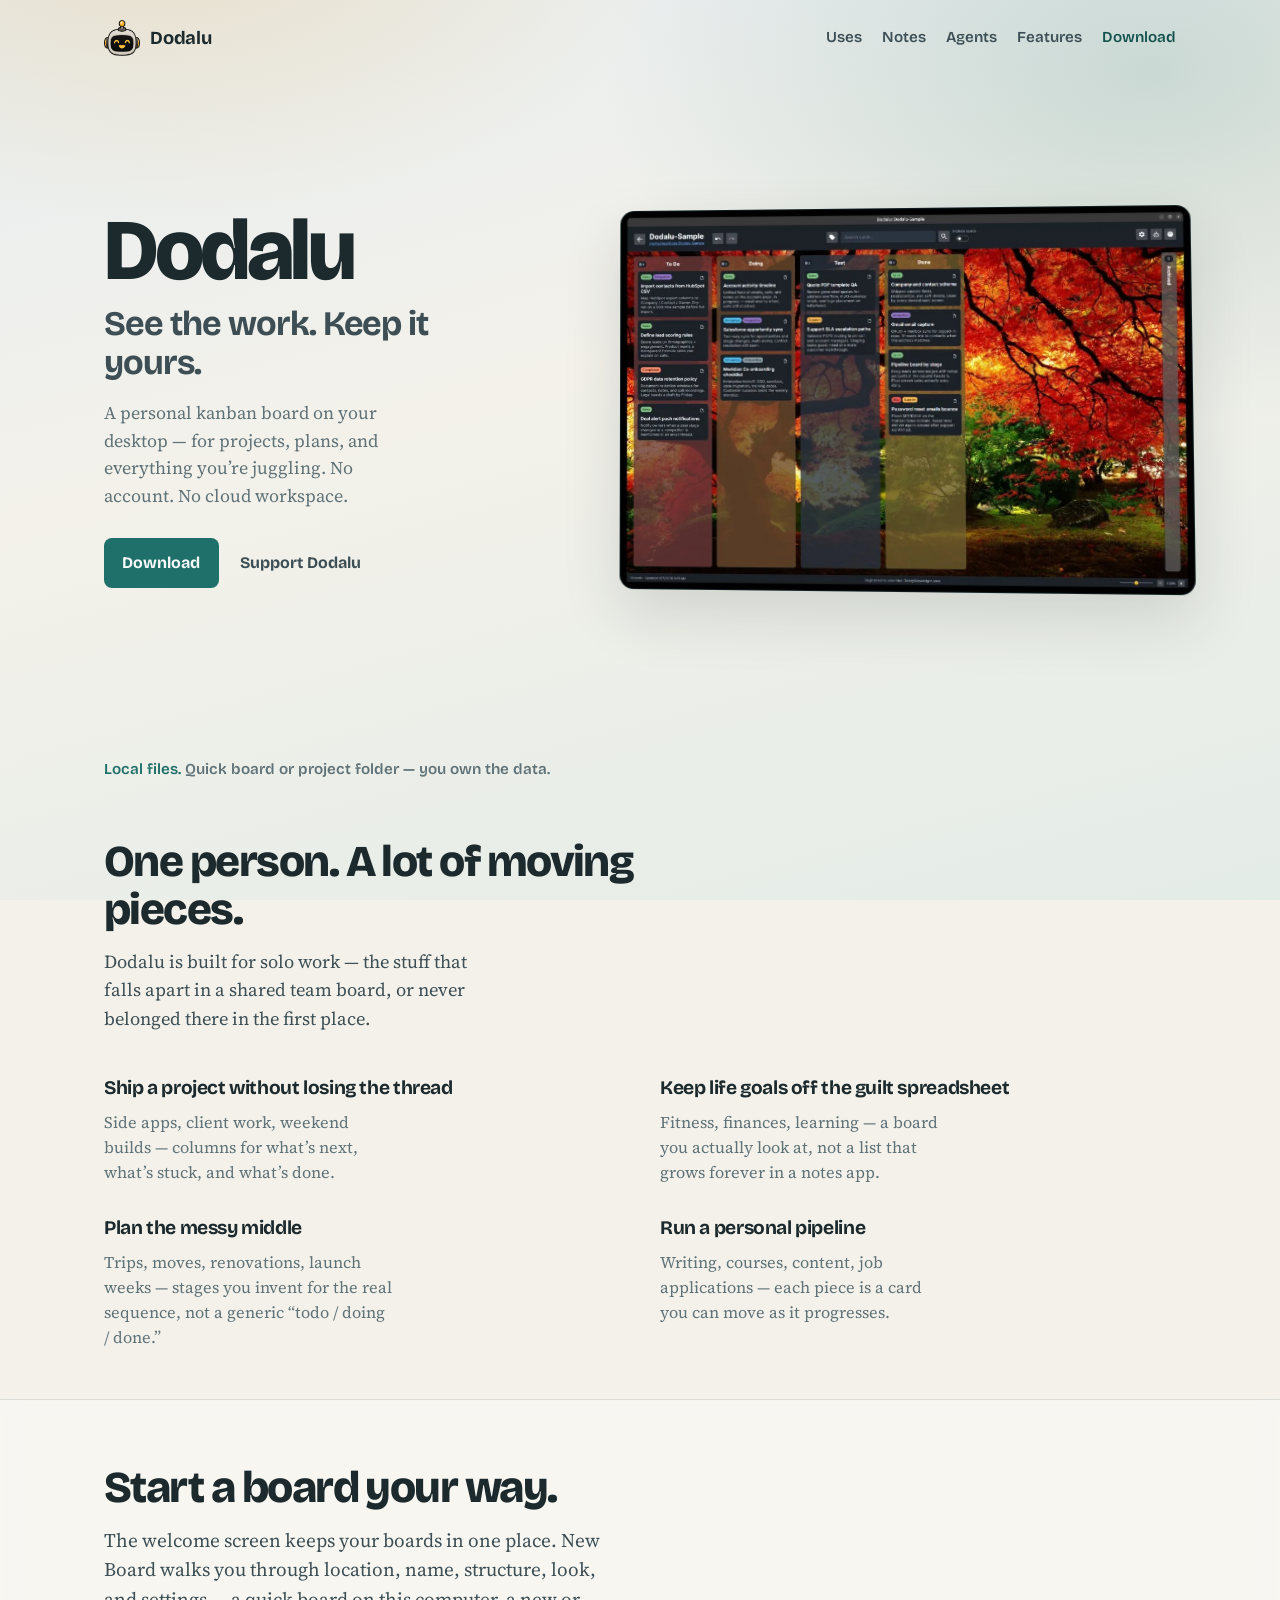
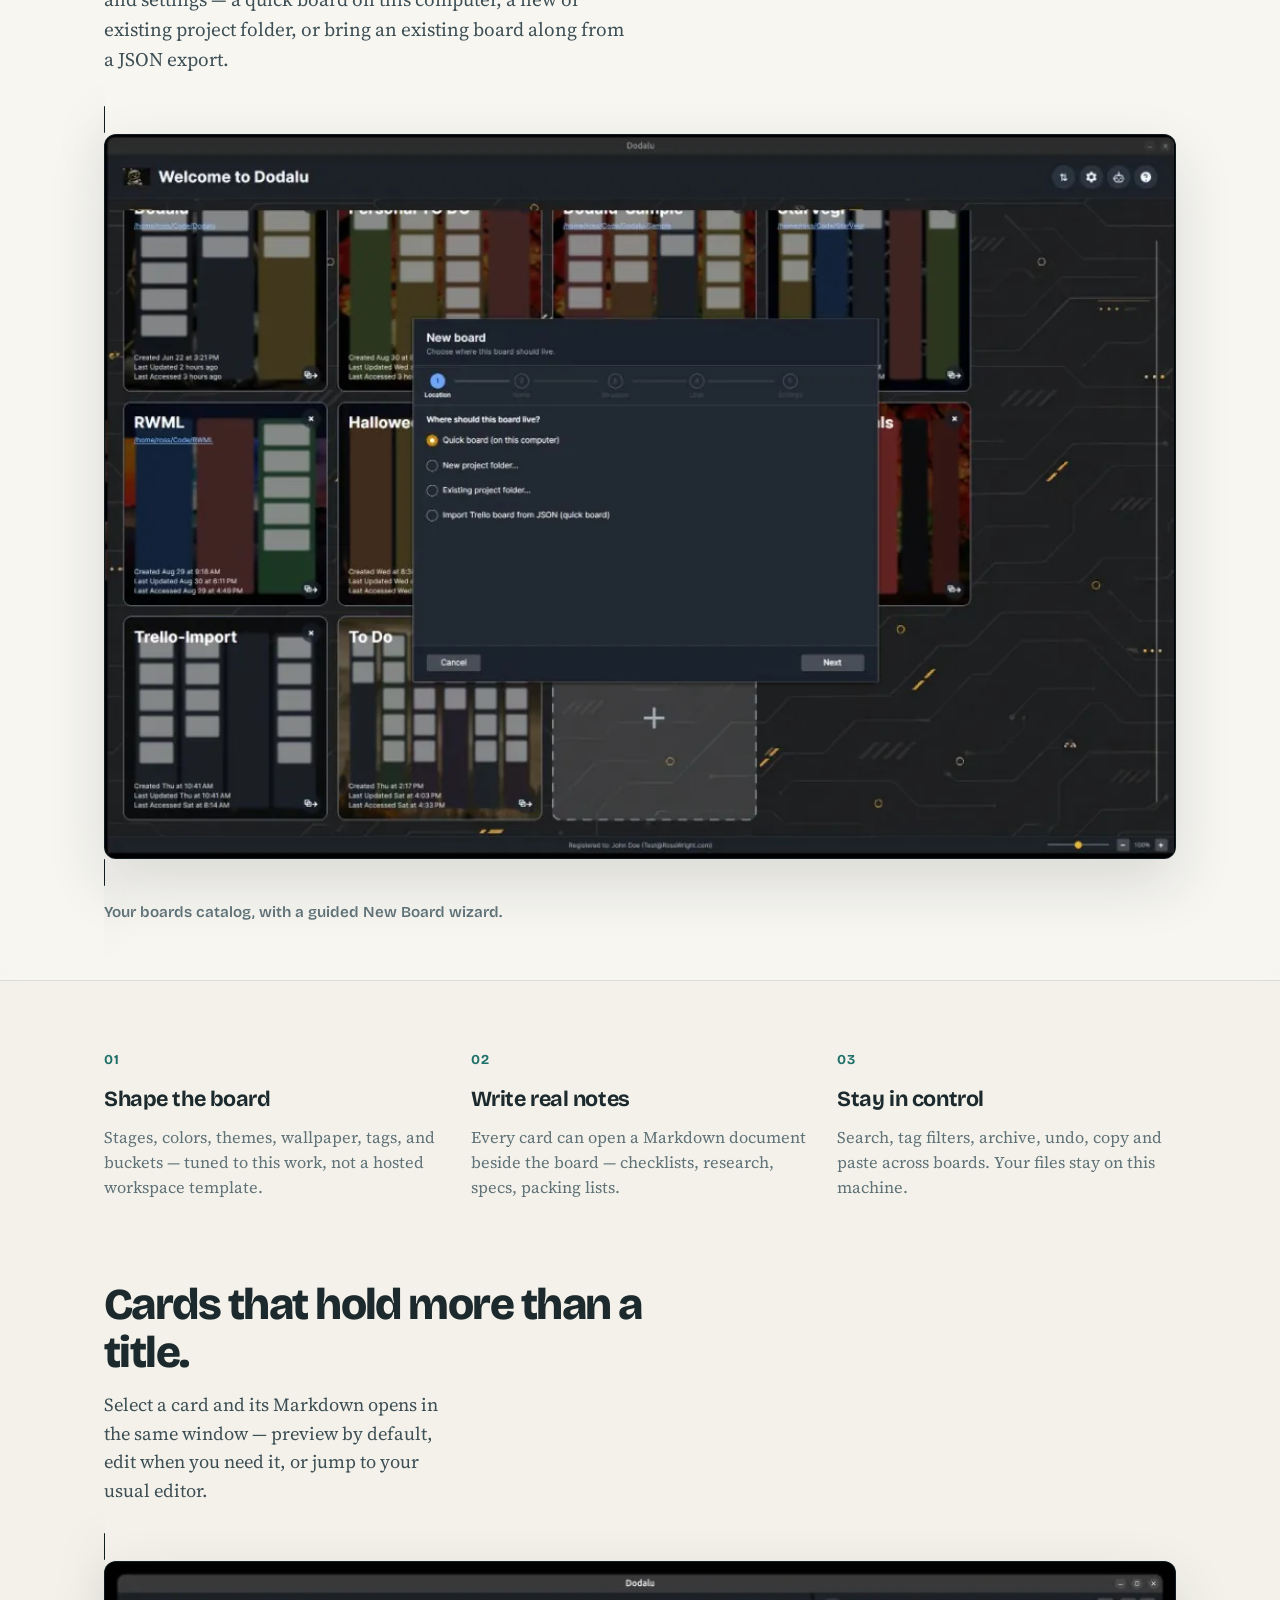
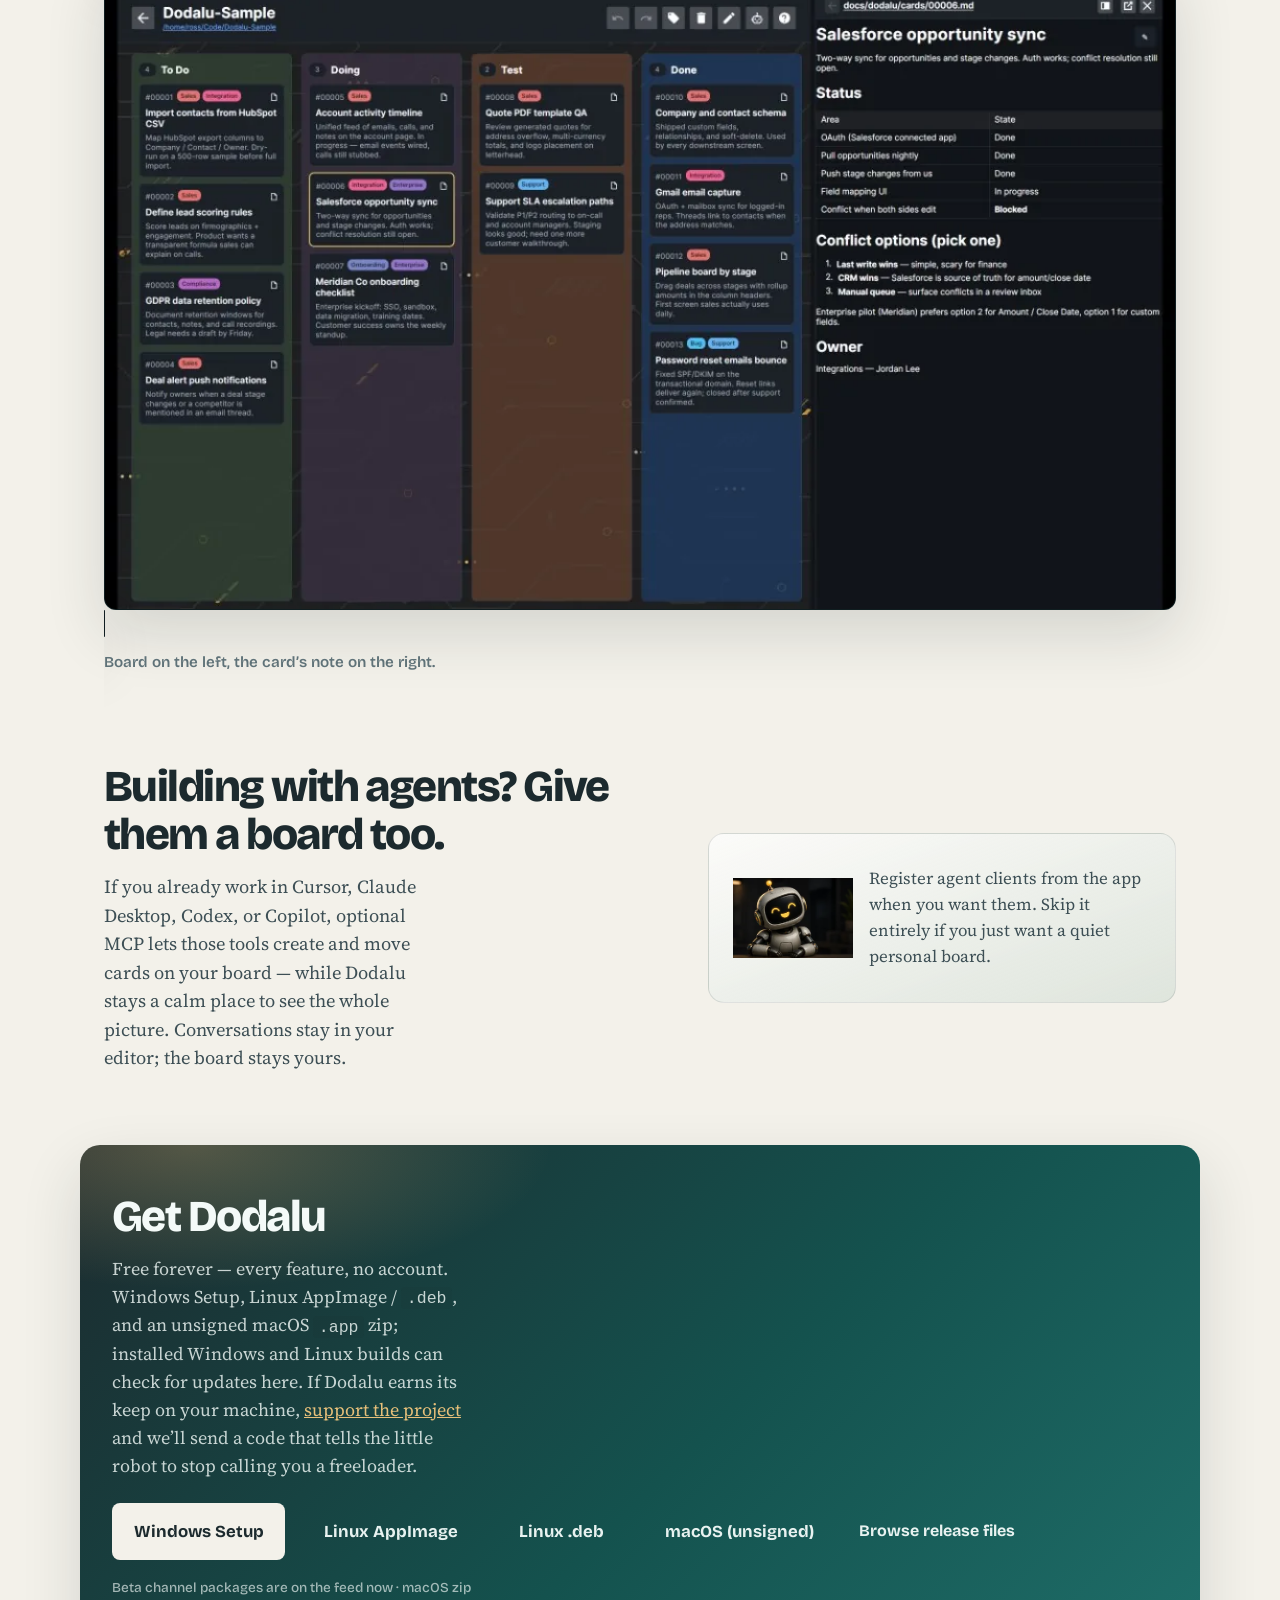
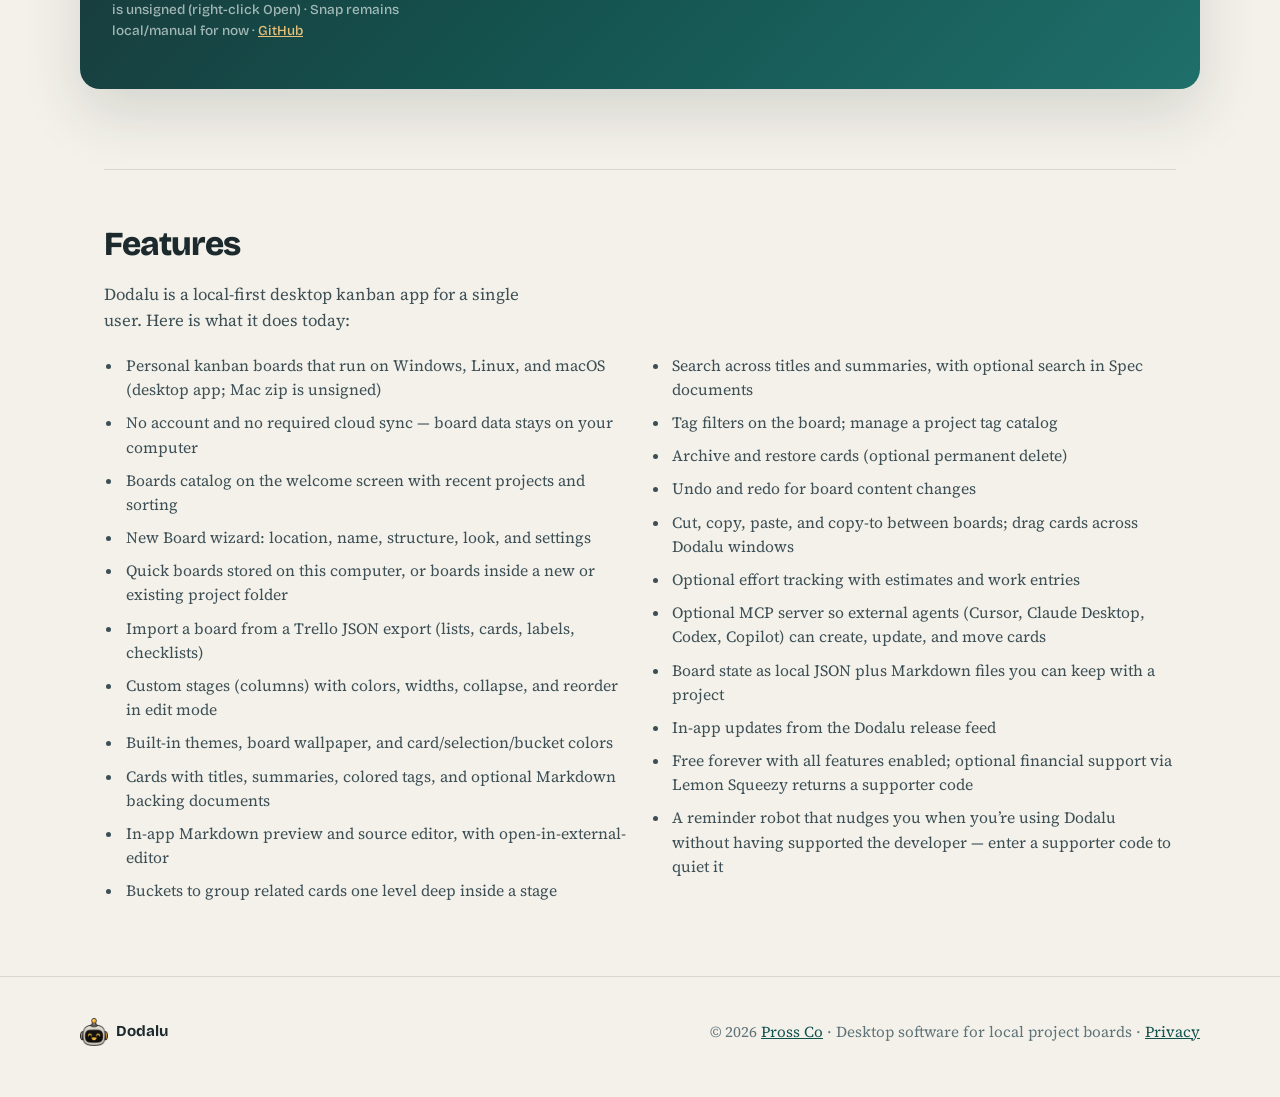
==== commit fb3d1252: "Release 2026.0.0-beta.15 (osx-beta) Unsigned Apple Silicon .app zip plus homepage download button. T" ====
--- a/index.html
+++ b/index.html
@@ -225,8 +225,9 @@
       <div class="download-inner reveal">
         <h2 id="download-title">Get Dodalu</h2>
         <p>
-          Free forever — every feature, no account. Windows Setup and Linux
-          AppImage / <code>.deb</code>; installed builds can check for updates
+          Free forever — every feature, no account. Windows Setup, Linux
+          AppImage / <code>.deb</code>, and an unsigned macOS <code>.app</code> zip;
+          installed Windows and Linux builds can check for updates
           here. If Dodalu earns its keep on your machine,
           <a href="https://pay.dodalu.com/">support the project</a> and we’ll
           send a code that tells the little robot to stop calling you a
@@ -242,11 +243,14 @@
           <a class="btn quiet large" id="download-deb" href="feed/">
             Linux .deb
           </a>
+          <a class="btn quiet large" id="download-macos" href="feed/">
+            macOS (unsigned)
+          </a>
           <a class="btn quiet" href="feed/">Browse release files</a>
         </div>
         <p class="fineprint">
-          Beta channel packages are on the feed now · macOS not available yet ·
-          Snap remains local/manual for now ·
+          Beta channel packages are on the feed now · macOS zip is unsigned
+          (right-click Open) · Snap remains local/manual for now ·
           <a href="https://github.com/RossWright/Dodalu-Releases">GitHub</a>
         </p>
       </div>
@@ -260,7 +264,7 @@
           what it does today:
         </p>
         <ul class="feature-list">
-          <li>Personal kanban boards that run on Windows and Linux (desktop app)</li>
+          <li>Personal kanban boards that run on Windows, Linux, and macOS (desktop app; Mac zip is unsigned)</li>
           <li>No account and no required cloud sync — board data stays on your computer</li>
           <li>Boards catalog on the welcome screen with recent projects and sorting</li>
           <li>New Board wizard: location, name, structure, look, and settings</li>
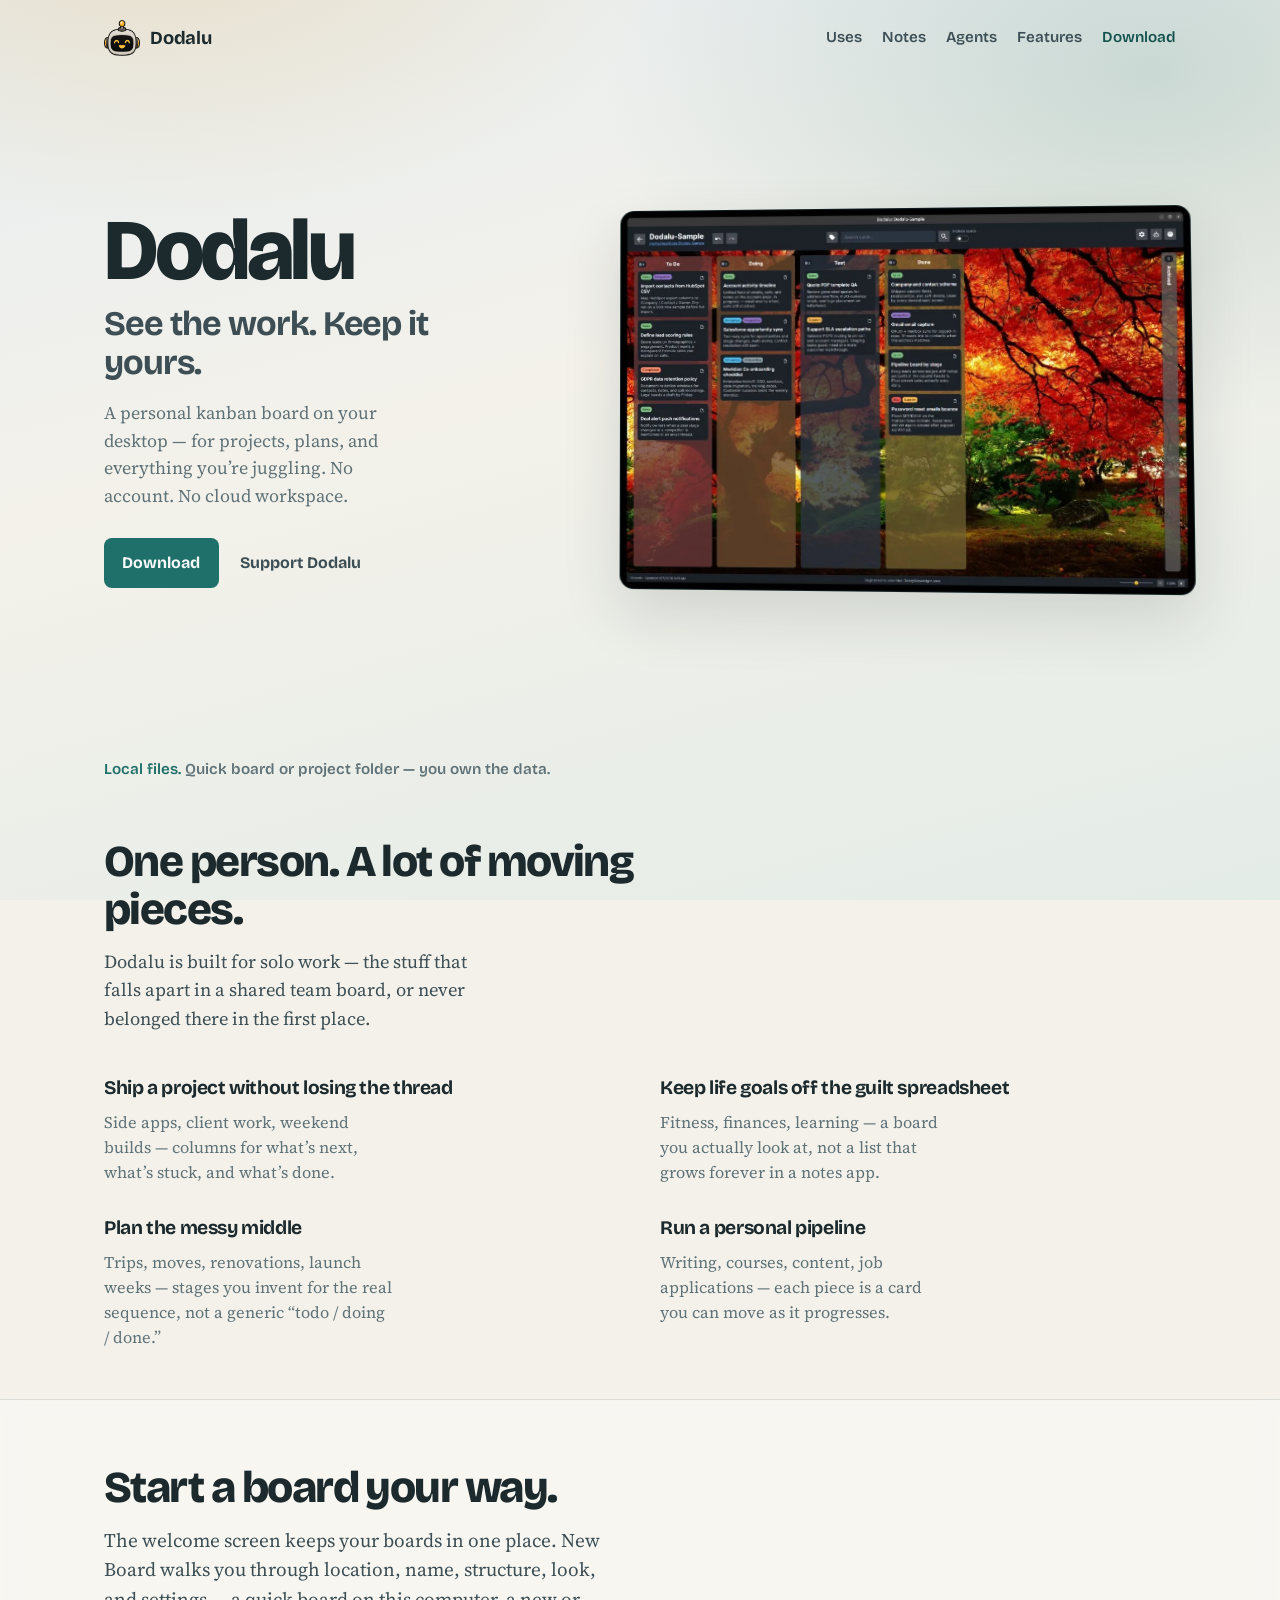
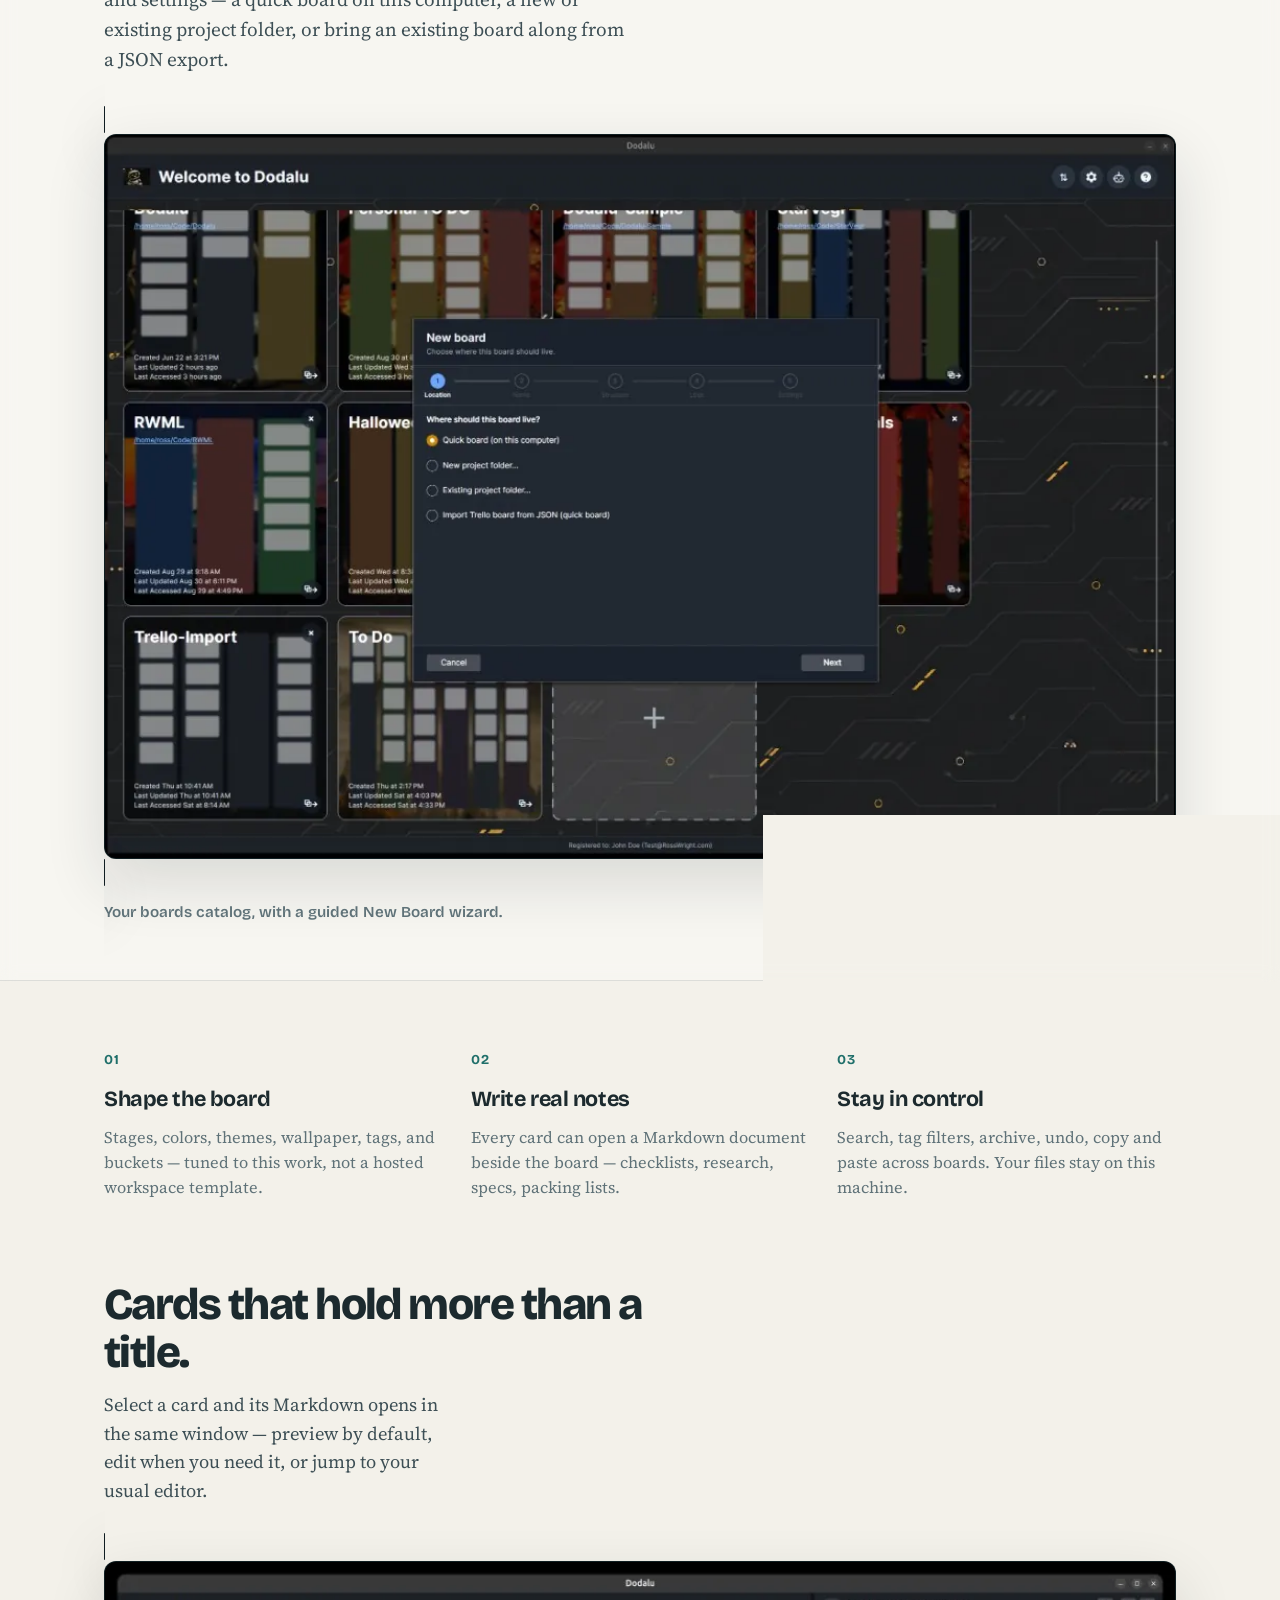
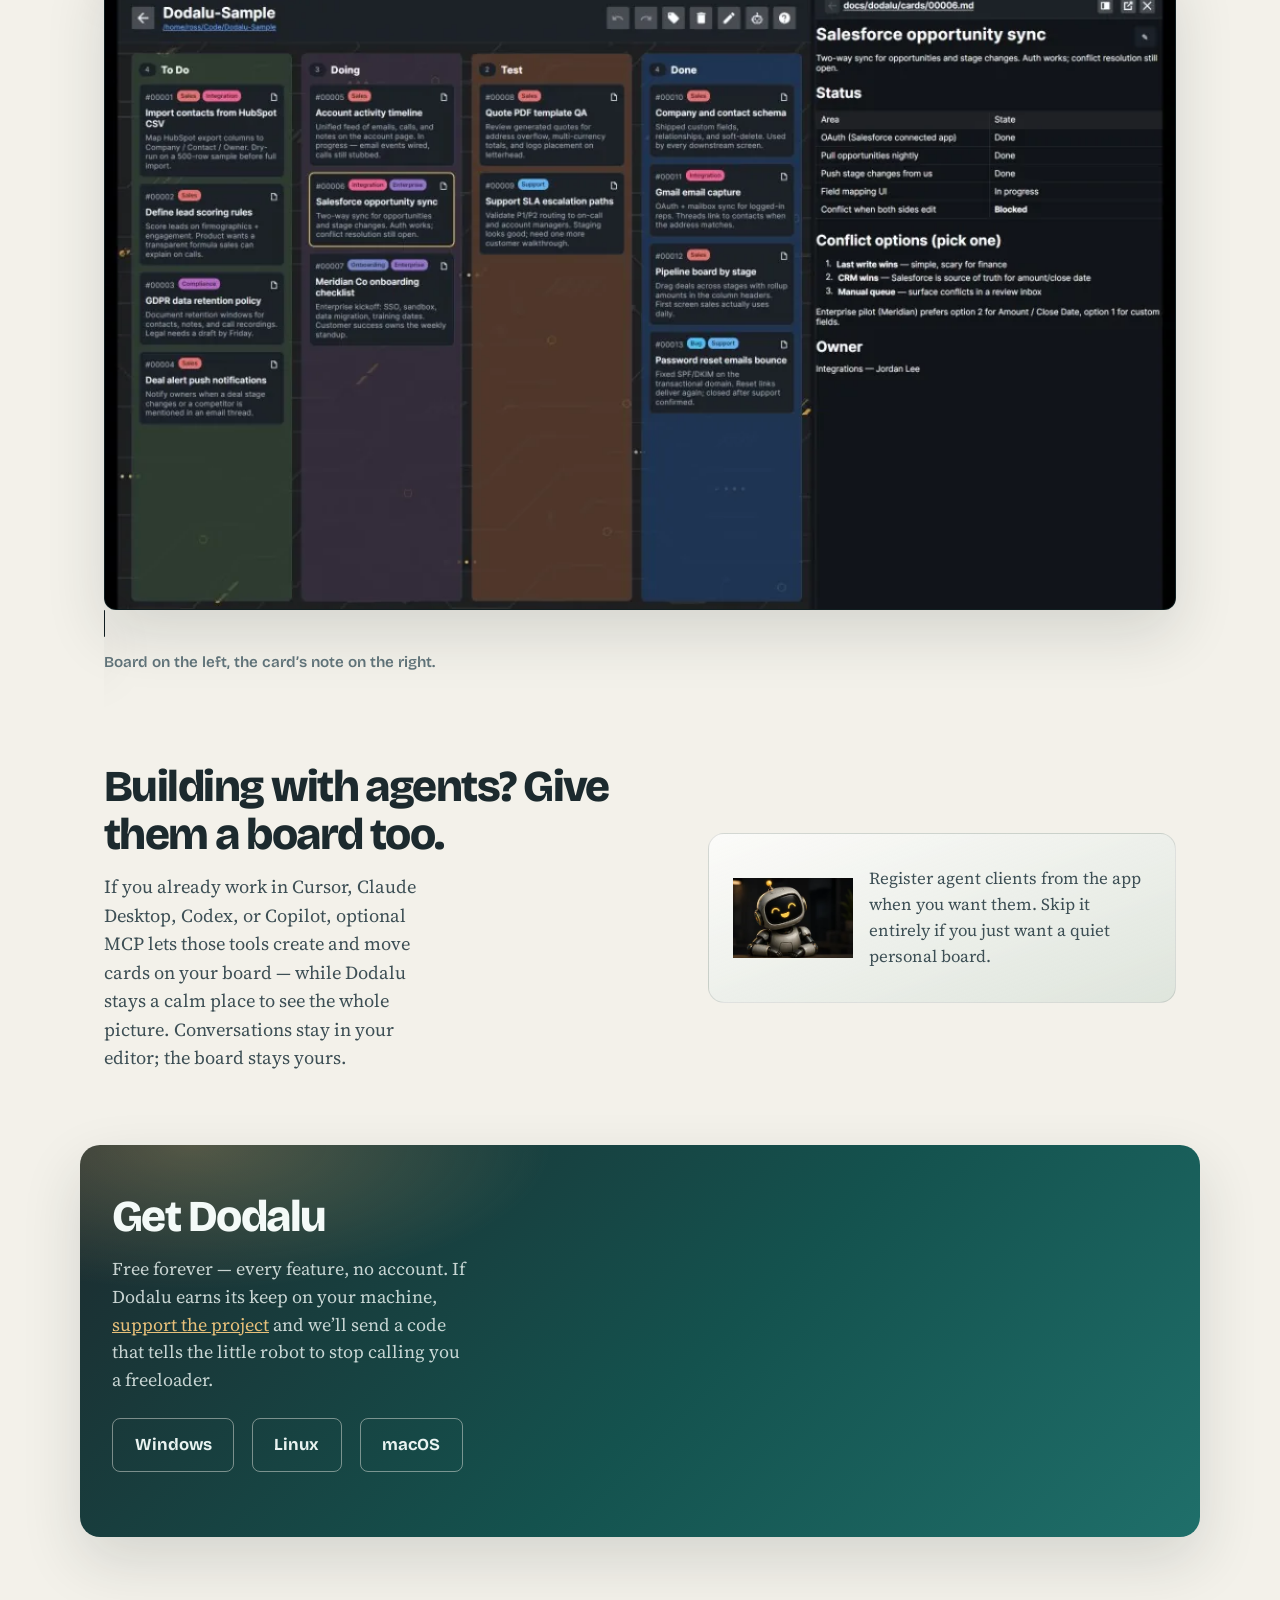
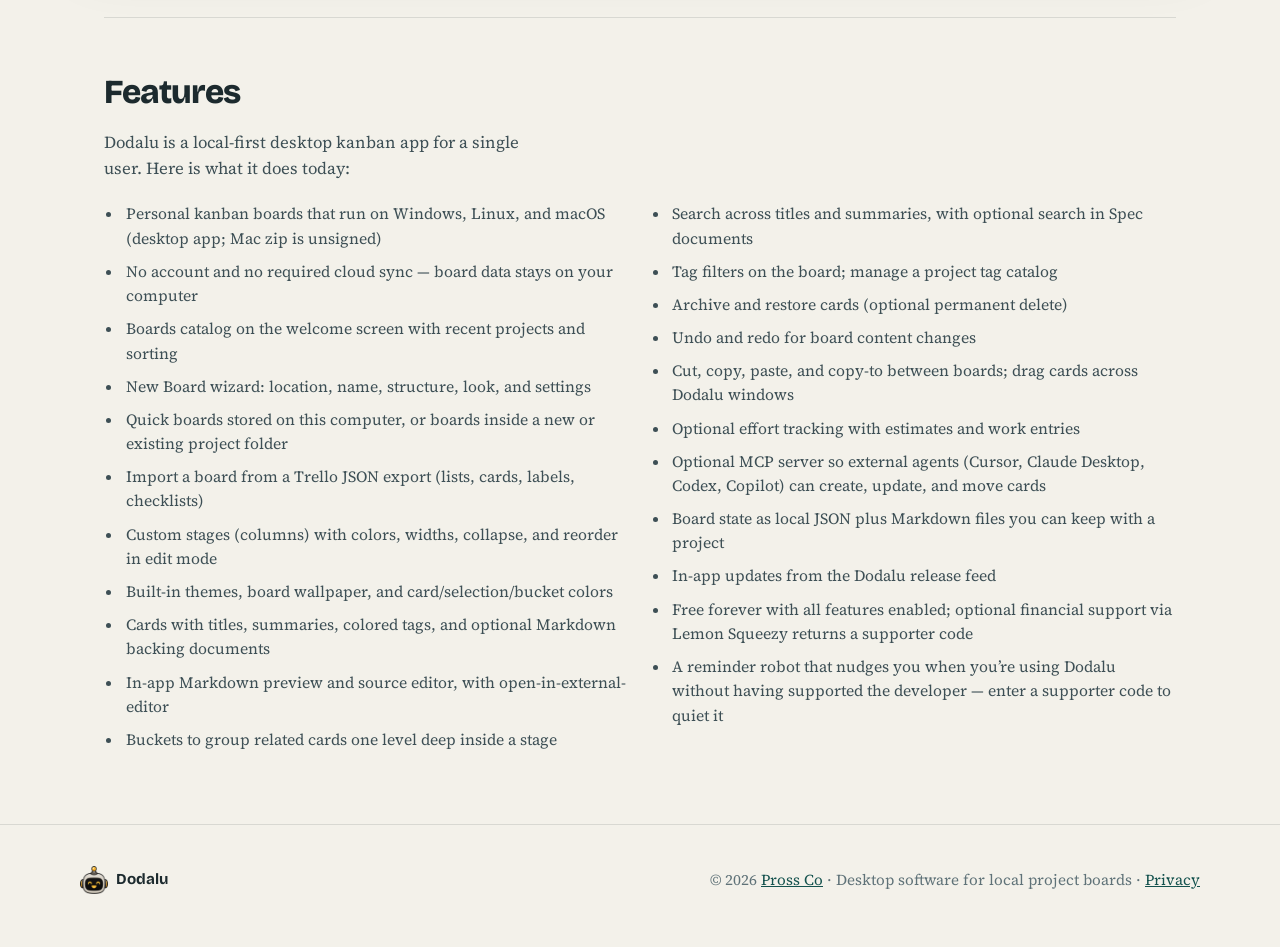
==== commit 5a16ea60: "Wire macOS beta downloads into the platform picker. Co-authored-by: Cursor <cursoragent@cursor.com>" ====
--- a/index.html
+++ b/index.html
@@ -225,34 +225,90 @@
       <div class="download-inner reveal">
         <h2 id="download-title">Get Dodalu</h2>
         <p>
-          Free forever — every feature, no account. Windows Setup, Linux
-          AppImage / <code>.deb</code>, and an unsigned macOS <code>.app</code> zip;
-          installed Windows and Linux builds can check for updates
-          here. If Dodalu earns its keep on your machine,
+          Free forever — every feature, no account. If Dodalu earns its keep on
+          your machine,
           <a href="https://pay.dodalu.com/">support the project</a> and we’ll
           send a code that tells the little robot to stop calling you a
           freeloader.
         </p>
-        <div class="download-actions">
-          <a class="btn primary large" id="download-setup" href="feed/">
-            Windows Setup
-          </a>
-          <a class="btn quiet large" id="download-appimage" href="feed/">
-            Linux AppImage
-          </a>
-          <a class="btn quiet large" id="download-deb" href="feed/">
-            Linux .deb
-          </a>
-          <a class="btn quiet large" id="download-macos" href="feed/">
-            macOS (unsigned)
-          </a>
-          <a class="btn quiet" href="feed/">Browse release files</a>
-        </div>
-        <p class="fineprint">
-          Beta channel packages are on the feed now · macOS zip is unsigned
-          (right-click Open) · Snap remains local/manual for now ·
-          <a href="https://github.com/RossWright/Dodalu-Releases">GitHub</a>
-        </p>
+        <div class="platform-picker" role="group" aria-label="Choose your platform">
+          <button type="button" class="btn large platform-btn" data-platform="win" aria-controls="panel-win" aria-expanded="false">
+            Windows
+          </button>
+          <button type="button" class="btn large platform-btn" data-platform="linux" aria-controls="panel-linux" aria-expanded="false">
+            Linux
+          </button>
+          <button type="button" class="btn large platform-btn" data-platform="mac" aria-controls="panel-mac" aria-expanded="false">
+            macOS
+          </button>
+        </div>
+
+        <div class="platform-panel" id="panel-win" hidden>
+          <article class="pkg">
+            <h4>Beta</h4>
+            <p>Current public builds — newer features, still settling.</p>
+            <a class="btn primary" id="download-win-beta" href="feed/">Download Windows Setup (Beta)</a>
+          </article>
+          <article class="pkg">
+            <h4>Stable</h4>
+            <p class="pkg-note">
+              Stable isn’t published yet. Use Beta for now.
+            </p>
+          </article>
+          <p class="platform-foot">
+            Once installed, Dodalu can check this site and update itself.
+          </p>
+        </div>
+
+        <div class="platform-panel" id="panel-linux" hidden>
+          <article class="pkg">
+            <h4>Beta</h4>
+            <p>Current public builds — pick how you want to install:</p>
+            <div class="pkg-actions">
+              <a class="btn primary" id="download-linux-appimage-beta" href="feed/">Portable download (Beta)</a>
+              <a class="btn primary" id="download-linux-deb-beta" href="feed/">Debian / Ubuntu (Beta)</a>
+            </div>
+          </article>
+          <article class="pkg">
+            <h4>Stable</h4>
+            <p class="pkg-note">
+              Stable isn’t published yet. Use Beta for now.
+            </p>
+          </article>
+          <p class="platform-foot">
+            Once installed, Dodalu can check this site and update itself.
+          </p>
+        </div>
+
+        <div class="platform-panel" id="panel-mac" hidden>
+          <article class="pkg">
+            <h4>Beta</h4>
+            <p>
+              Unsigned Apple Silicon build for now. Unzip, then right-click
+              Dodalu.app → Open (don’t double-click first). If macOS says it is
+              damaged, that is Gatekeeper — clear the quarantine flag and try
+              Open again.
+            </p>
+            <a class="btn primary" id="download-mac-beta" href="feed/">Download macOS (Beta)</a>
+            <p class="pkg-aside">
+              Details:
+              <a href="feed/README-macos.txt">how to open on macOS</a>
+            </p>
+          </article>
+          <article class="pkg">
+            <h4>Stable</h4>
+            <p class="pkg-note">
+              Stable isn’t on macOS yet. Apple’s fees for shipping free software
+              there are real — if enough people
+              <a href="https://pay.dodalu.com/">support the project</a>, we can
+              cover notarization and a proper Stable channel.
+            </p>
+          </article>
+          <p class="platform-foot">
+            This macOS zip does not update itself yet — grab a newer zip from
+            here when you want a newer build.
+          </p>
+        </div>
       </div>
     </section>
 
@@ -305,6 +361,6 @@
     </div>
   </footer>
 
-  <script src="site.js"></script>
+  <script src="site.js?v=5"></script>
 </body>
 </html>
--- a/styles.css
+++ b/styles.css
@@ -580,6 +580,130 @@
   margin-bottom: 1.1rem;
 }
 
+.platform-picker {
+  display: flex;
+  flex-wrap: wrap;
+  gap: 0.85rem 1.1rem;
+  align-items: center;
+  margin-bottom: 1.1rem;
+}
+
+.platform-picker .platform-btn {
+  cursor: pointer;
+  border: 1px solid rgba(243, 241, 234, 0.45);
+  background: transparent;
+  color: #e8f2f0;
+  font-family: var(--font-display);
+  font-weight: 700;
+  outline: none;
+  box-shadow: none;
+}
+
+.platform-picker .platform-btn:hover {
+  background: rgba(243, 241, 234, 0.12);
+  color: #fff;
+  transform: translateY(-1px);
+}
+
+.platform-picker .platform-btn:focus-visible {
+  box-shadow: 0 0 0 2px rgba(231, 192, 122, 0.85);
+}
+
+.platform-picker .platform-btn.is-active {
+  background: #f3f1ea;
+  color: var(--ink);
+  border-color: #f3f1ea;
+}
+
+.platform-picker .platform-btn.is-active:hover {
+  background: #fff;
+  color: var(--ink);
+  transform: translateY(-1px);
+}
+
+.platform-panel {
+  margin: 0;
+  padding: 1.25rem 1.35rem;
+  border-radius: 14px;
+  background: rgba(0, 0, 0, 0.22);
+  border: 1px solid rgba(238, 246, 244, 0.12);
+  display: none;
+}
+
+.platform-panel.is-open {
+  display: block;
+}
+
+.platform-panel[hidden]:not(.is-open) {
+  display: none !important;
+}
+
+.platform-panel h4 {
+  margin: 0 0 0.4rem;
+  font-family: var(--font-display);
+  font-weight: 700;
+  font-size: 1.05rem;
+  color: #f4faf8;
+}
+
+.platform-panel > p,
+.pkg p {
+  margin: 0 0 0.85rem;
+  max-width: 48ch;
+  color: rgba(238, 246, 244, 0.82);
+  font-size: 1.02rem;
+}
+
+.pkg {
+  margin: 0 0 1.35rem;
+  padding-top: 1rem;
+  border-top: 1px solid rgba(238, 246, 244, 0.12);
+}
+
+.pkg:first-of-type {
+  border-top: 0;
+  padding-top: 0.25rem;
+}
+
+.pkg-actions {
+  display: flex;
+  flex-wrap: wrap;
+  gap: 0.75rem;
+}
+
+.pkg-note {
+  margin: 0 !important;
+}
+
+.pkg-aside {
+  margin: 0.85rem 0 0 !important;
+  max-width: 48ch;
+  color: rgba(238, 246, 244, 0.72);
+  font-size: 0.95rem;
+}
+
+.platform-foot {
+  margin: 0.25rem 0 0 !important;
+  padding-top: 1rem;
+  border-top: 1px solid rgba(238, 246, 244, 0.12);
+  max-width: 48ch;
+  color: rgba(238, 246, 244, 0.72) !important;
+  font-size: 0.95rem !important;
+}
+
+.platform-panel a:not(.btn) {
+  color: #e7c07a;
+}
+
+.download .pkg .btn.primary {
+  background: #f3f1ea;
+  color: var(--ink);
+}
+
+.download .pkg .btn.primary:hover {
+  background: #fff;
+}
+
 .download .btn.primary {
   background: #f3f1ea;
   color: var(--ink);
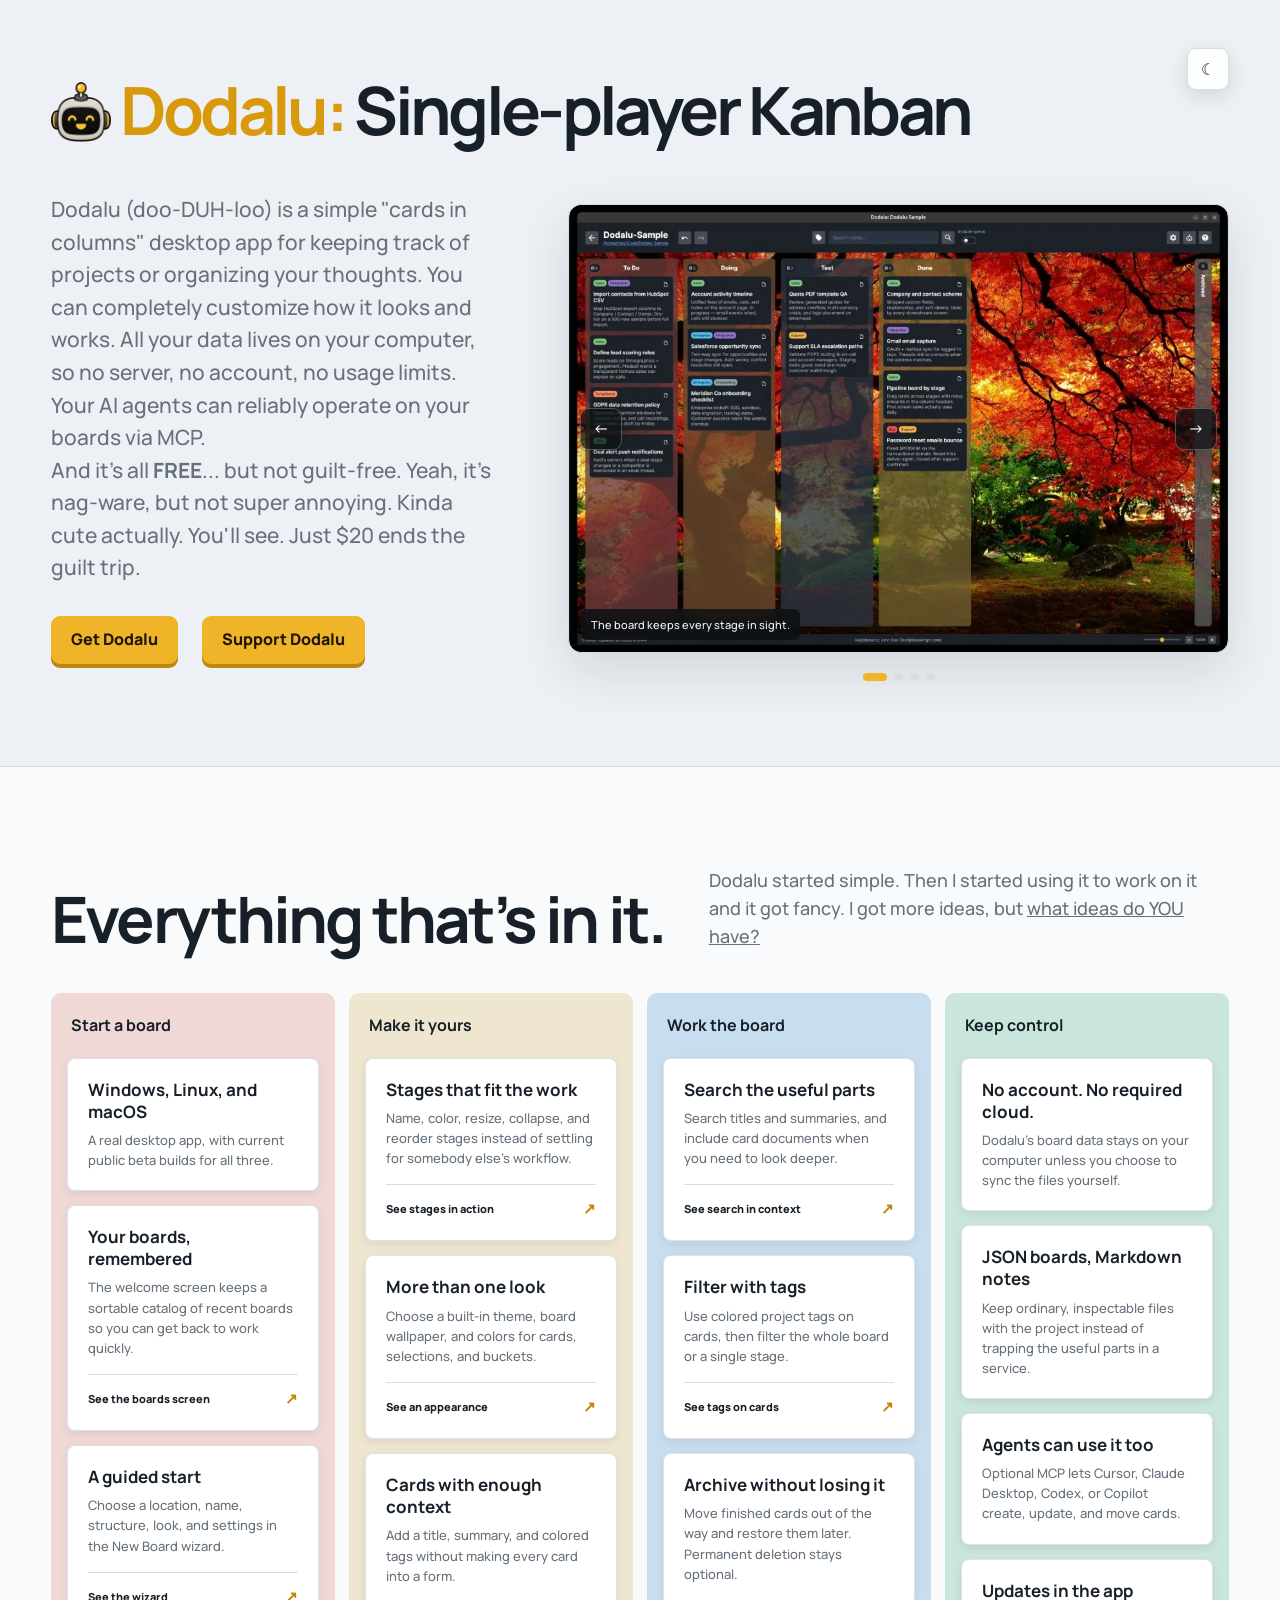
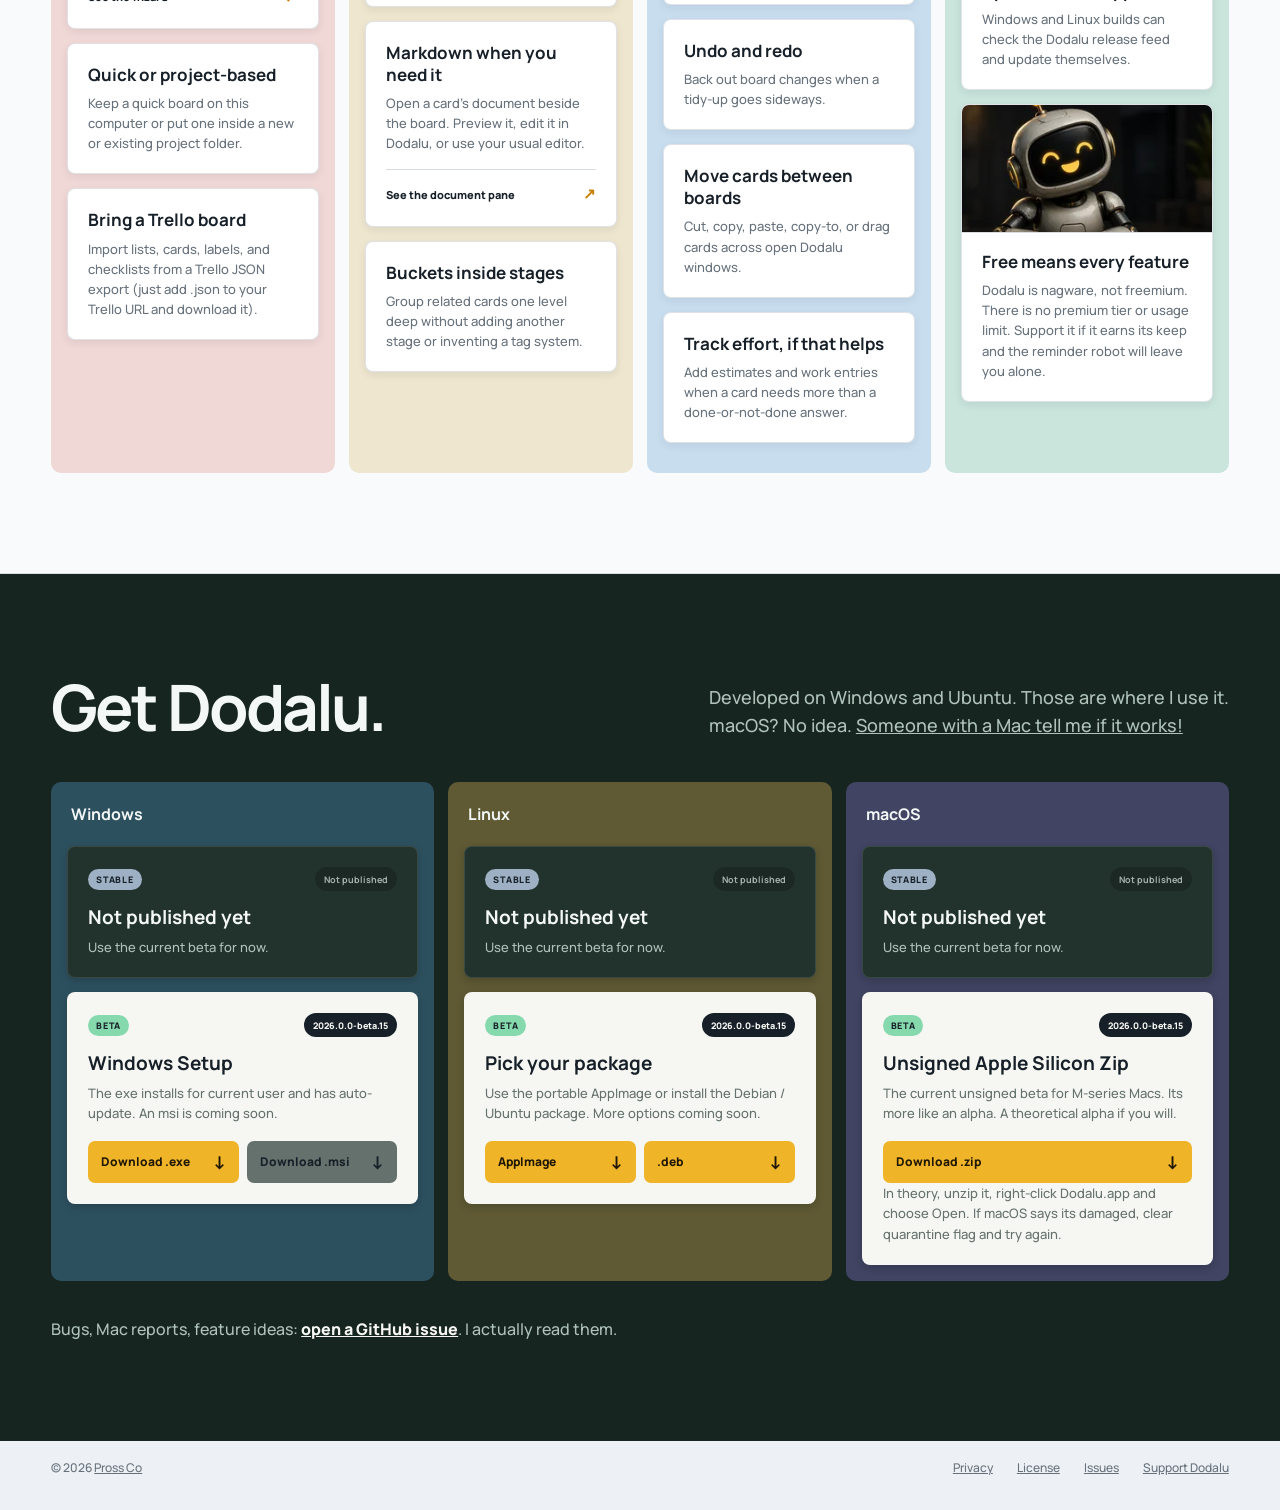
==== commit a5790c18: "Redesign Dodalu website Co-authored-by: Cursor <cursoragent@cursor.com>" ====
--- a/index.html
+++ b/index.html
@@ -1,366 +1,210 @@
-<!DOCTYPE html>
+<!doctype html>
 <html lang="en">
 <head>
-  <meta charset="utf-8" />
-  <meta name="viewport" content="width=device-width, initial-scale=1" />
-  <title>Dodalu — See the work. Keep it yours.</title>
-  <meta
-    name="description"
-    content="Dodalu is a personal desktop kanban board that lives on your machine — quick boards, project folders, Markdown card notes, buckets, tags, and optional MCP for agents. No account required."
-  />
-  <meta property="og:title" content="Dodalu" />
-  <meta
-    property="og:description"
-    content="See the work. Keep it yours. A personal board on your machine — no account, no cloud workspace."
-  />
-  <meta property="og:type" content="website" />
-  <meta property="og:url" content="https://dodalu.com/" />
-  <meta property="og:image" content="https://dodalu.com/assets/og-share.png" />
-  <meta name="theme-color" content="#1c2a2e" />
-  <link rel="icon" href="assets/icon.png" type="image/png" />
-  <link rel="preconnect" href="https://fonts.googleapis.com" />
-  <link rel="preconnect" href="https://fonts.gstatic.com" crossorigin />
-  <link
-    href="https://fonts.googleapis.com/css2?family=Bricolage+Grotesque:opsz,wght@12..96,500;12..96,700;12..96,800&family=Source+Serif+4:opsz,ital,wght@8..60,0,400;8..60,0,600;8..60,1,400&display=swap"
-    rel="stylesheet"
-  />
-  <link rel="stylesheet" href="styles.css" />
+  <meta charset="utf-8">
+  <meta name="viewport" content="width=device-width, initial-scale=1">
+  <meta name="color-scheme" content="light dark">
+  <title>Dodalu: Single-player Kanban</title>
+  <meta name="description" content="Dodalu is a free, customizable, single-player kanban app that lives on your computer and works with optional AI agents.">
+  <meta property="og:title" content="Dodalu: Single-player Kanban">
+  <meta property="og:description" content="A free, customizable desktop kanban app. No account, no required cloud, no usage limits.">
+  <meta property="og:type" content="website">
+  <meta property="og:url" content="https://dodalu.com/">
+  <meta property="og:image" content="https://dodalu.com/assets/og-share.png">
+  <meta name="theme-color" content="#edf0f4">
+  <link rel="icon" href="assets/icon.png" type="image/png">
+  <link rel="preconnect" href="https://fonts.googleapis.com">
+  <link rel="preconnect" href="https://fonts.gstatic.com" crossorigin>
+  <link href="https://fonts.googleapis.com/css2?family=Manrope:wght@500;600;700;800&display=swap" rel="stylesheet">
+  <link rel="stylesheet" href="styles.css">
 </head>
 <body>
-  <div class="atmosphere" aria-hidden="true"></div>
-
-  <header class="top">
-    <a class="brand-mark" href="#top" aria-label="Dodalu home">
-      <img src="assets/logo.png" width="36" height="36" alt="" />
-      <span>Dodalu</span>
-    </a>
-    <nav class="top-nav" aria-label="Primary">
-      <a href="#uses">Uses</a>
-      <a href="#notes">Notes</a>
-      <a href="#agents">Agents</a>
-      <a href="#features">Features</a>
-      <a class="nav-download" href="#download">Download</a>
-    </nav>
-  </header>
-
-  <main id="top">
-    <section class="hero" aria-labelledby="hero-brand">
-      <div class="hero-copy reveal">
-        <p class="hero-brand" id="hero-brand">Dodalu</p>
-        <h1 class="hero-line">See the work. Keep it yours.</h1>
-        <p class="hero-support">
-          A personal kanban board on your desktop — for projects, plans, and
-          everything you’re juggling. No account. No cloud workspace.
-        </p>
-        <div class="hero-actions">
-          <a class="btn primary" href="#download">Download</a>
-          <a class="btn quiet" href="https://pay.dodalu.com/">Support Dodalu</a>
+  <button class="theme-float" data-theme-toggle><span data-theme-icon>☾</span></button>
+
+  <main>
+    <section class="hero">
+      <h1><img class="hero-logo" src="assets/logo.png" alt=""><span>Dodalu:</span> Single-player Kanban</h1>
+      <div class="hero-body">
+        <div class="hero-copy">
+          <p class="lede">
+            Dodalu (doo-DUH-loo) is a simple "cards in columns" desktop app for keeping track of projects or organizing your thoughts.
+            You can completely customize how it looks and works.
+            All your data lives on your computer, so no server, no account, no usage limits.
+            Your AI agents can reliably operate on your boards via MCP.
+          </p>
+          <p class="lede">
+            And it's all <b>FREE</b>... but not guilt-free. Yeah, it's nag-ware, but not super annoying. Kinda cute actually. You'll see. Just $20 ends the guilt trip.
+          </p>
+          <div class="actions">
+            <a class="button" href="#download">Get Dodalu</a>
+            <a class="button" href="https://pay.dodalu.com/">Support Dodalu</a>
+          </div>
         </div>
-      </div>
-
-      <div class="hero-visual reveal reveal-delay" aria-label="Product preview">
-        <div class="hero-frame">
-          <picture>
-            <source srcset="assets/hero-board.webp" type="image/webp" />
-            <img
-              class="hero-shot"
-              src="assets/hero-board.png"
-              width="1024"
-              height="695"
-              alt="Dodalu kanban board with To Do, Doing, Test, and Done columns on an autumn wallpaper"
-            />
-          </picture>
+        <div class="carousel" data-carousel aria-roledescription="carousel" aria-label="Dodalu screenshots">
+          <div class="carousel-viewport">
+            <figure class="carousel-slide is-active" data-slide>
+              <img src="assets/hero-board.webp" alt="Dodalu showing a kanban board with To Do, Doing, Test, and Done stages">
+              <figcaption>The board keeps every stage in sight.</figcaption>
+            </figure>
+            <figure class="carousel-slide" data-slide aria-hidden="true">
+              <img src="assets/stage-widths-and-collapse.jpg" alt="Dodalu showing a wide To Do stage and a collapsed Archived stage">
+              <figcaption>Make room where you need it, and collapse what you don’t.</figcaption>
+            </figure>
+            <figure class="carousel-slide" data-slide aria-hidden="true">
+              <img src="assets/welcome.webp" alt="Dodalu welcome screen and New Board wizard">
+              <figcaption>Keep recent boards together and start the next one your way.</figcaption>
+            </figure>
+            <figure class="carousel-slide" data-slide aria-hidden="true">
+              <img src="assets/docs-pane.webp" alt="Dodalu with a card’s Markdown document open beside the board">
+              <figcaption>Open the useful detail without losing the board.</figcaption>
+            </figure>
+          </div>
+          <button class="carousel-arrow previous" type="button" data-carousel-previous aria-label="Previous screenshot">←</button>
+          <button class="carousel-arrow next" type="button" data-carousel-next aria-label="Next screenshot">→</button>
+          <div class="carousel-dots" role="group" aria-label="Choose screenshot">
+            <button class="is-active" type="button" data-carousel-dot="0" aria-label="Show board screenshot" aria-current="true"></button>
+            <button type="button" data-carousel-dot="1" aria-label="Show adjustable stages screenshot"></button>
+            <button type="button" data-carousel-dot="2" aria-label="Show boards catalog screenshot"></button>
+            <button type="button" data-carousel-dot="3" aria-label="Show card document screenshot"></button>
+          </div>
         </div>
       </div>
     </section>
 
-    <p class="trust-line reveal">
-      <span>Local files.</span> Quick board or project folder — you own the data.
-    </p>
-
-    <section class="uses" id="uses" aria-labelledby="uses-title">
-      <div class="uses-lead reveal">
-        <h2 id="uses-title">One person. A lot of moving pieces.</h2>
-        <p>
-          Dodalu is built for solo work — the stuff that falls apart in a
-          shared team board, or never belonged there in the first place.
-        </p>
-      </div>
-      <div class="uses-grid">
-        <article class="use-item reveal">
-          <h3>Ship a project without losing the thread</h3>
-          <p>
-            Side apps, client work, weekend builds — columns for what’s next,
-            what’s stuck, and what’s done.
-          </p>
-        </article>
-        <article class="use-item reveal reveal-delay">
-          <h3>Keep life goals off the guilt spreadsheet</h3>
-          <p>
-            Fitness, finances, learning — a board you actually look at, not
-            a list that grows forever in a notes app.
-          </p>
-        </article>
-        <article class="use-item reveal">
-          <h3>Plan the messy middle</h3>
-          <p>
-            Trips, moves, renovations, launch weeks — stages you invent for
-            the real sequence, not a generic “todo / doing / done.”
-          </p>
-        </article>
-        <article class="use-item reveal reveal-delay">
-          <h3>Run a personal pipeline</h3>
-          <p>
-            Writing, courses, content, job applications — each piece is a
-            card you can move as it progresses.
-          </p>
+    <section class="board-section" id="features">
+      <div class="section-heading">
+        <h2>Everything that’s in it.</h2>
+        <p>Dodalu started simple. Then I started using it to work on it and it got fancy. I got more ideas, but
+          <a href="https://github.com/RossWright/Dodalu-Releases/issues">what ideas do YOU have?</a></p>
+      </div>
+      <div class="feature-board">
+        <article class="feature-stage coral">
+          <header><h3>Start a board</h3></header>
+          <div class="feature-card"><h4>Windows, Linux, and macOS</h4><p>A real desktop app, with current public beta builds for all three.</p></div>
+          <div class="feature-card"><h4>Your boards, remembered</h4><p>The welcome screen keeps a sortable catalog of recent boards so you can get back to work quickly.</p><button class="media-link" type="button" data-media="assets/welcome.webp" data-media-title="Your boards, remembered" data-media-copy="The welcome screen keeps recent boards within reach. Sort them, reorder them, or start another without digging through folders.">See the boards screen <span>↗</span></button></div>
+          <div class="feature-card"><h4>A guided start</h4><p>Choose a location, name, structure, look, and settings in the New Board wizard.</p><button class="media-link" type="button" data-media="assets/welcome.webp" data-media-title="Start a board your way" data-media-copy="The New Board wizard walks through where the board lives, what it is called, its starting structure, appearance, and optional settings.">See the wizard <span>↗</span></button></div>
+          <div class="feature-card"><h4>Quick or project-based</h4><p>Keep a quick board on this computer or put one inside a new or existing project folder.</p></div>
+          <div class="feature-card"><h4>Bring a Trello board</h4><p>Import lists, cards, labels, and checklists from a Trello JSON export (just add .json to your Trello URL and download it).</p></div>
+        </article>
+        <article class="feature-stage gold">
+          <header><h3>Make it yours</h3></header>
+          <div class="feature-card"><h4>Stages that fit the work</h4><p>Name, color, resize, collapse, and reorder stages instead of settling for somebody else’s workflow.</p><button class="media-link" type="button" data-media="assets/stage-widths-and-collapse.jpg" data-media-title="Stages that fit the work" data-media-copy="Give a busy stage room for several card stacks, keep quieter stages narrow, and collapse a stage when you only need to know it’s there.">See stages in action <span>↗</span></button></div>
+          <div class="feature-card"><h4>More than one look</h4><p>Choose a built-in theme, board wallpaper, and colors for cards, selections, and buckets.</p><button class="media-link" type="button" data-media="assets/board-appearance-presets.jpg" data-media-title="Make the board recognizable" data-media-copy="Load a preset look, choose a wallpaper, change stage opacity, and tune colors for the board, cards, buckets, and selections.">See an appearance <span>↗</span></button></div>
+          <div class="feature-card"><h4>Cards with enough context</h4><p>Add a title, summary, and colored tags without making every card into a form.</p></div>
+          <div class="feature-card"><h4>Markdown when you need it</h4><p>Open a card’s document beside the board. Preview it, edit it in Dodalu, or use your usual editor.</p><button class="media-link" type="button" data-media="assets/docs-pane.webp" data-media-title="The card document stays beside the board" data-media-copy="Select a card and its Markdown opens in a docked pane. Preview by default, switch to editing when needed, or open the file in your usual editor.">See the document pane <span>↗</span></button></div>
+          <div class="feature-card"><h4>Buckets inside stages</h4><p>Group related cards one level deep without adding another stage or inventing a tag system.</p></div>
+        </article>
+        <article class="feature-stage blue">
+          <header><h3>Work the board</h3></header>
+          <div class="feature-card"><h4>Search the useful parts</h4><p>Search titles and summaries, and include card documents when you need to look deeper.</p><button class="media-link" type="button" data-media="assets/docs-pane.webp" data-media-title="Search cards—and their documents" data-media-copy="The board header searches card titles and summaries. Turn on Include specs when the phrase you remember is buried in a card’s Markdown document.">See search in context <span>↗</span></button></div>
+          <div class="feature-card"><h4>Filter with tags</h4><p>Use colored project tags on cards, then filter the whole board or a single stage.</p><button class="media-link" type="button" data-media="assets/hero-board.webp" data-media-title="Tags without a separate database" data-media-copy="Colored tags are visible directly on cards. Use them to filter the whole board or narrow one particular stage.">See tags on cards <span>↗</span></button></div>
+          <div class="feature-card"><h4>Archive without losing it</h4><p>Move finished cards out of the way and restore them later. Permanent deletion stays optional.</p></div>
+          <div class="feature-card"><h4>Undo and redo</h4><p>Back out board changes when a tidy-up goes sideways.</p></div>
+          <div class="feature-card"><h4>Move cards between boards</h4><p>Cut, copy, paste, copy-to, or drag cards across open Dodalu windows.</p></div>
+          <div class="feature-card"><h4>Track effort, if that helps</h4><p>Add estimates and work entries when a card needs more than a done-or-not-done answer.</p></div>
+        </article>
+        <article class="feature-stage green">
+          <header><h3>Keep control</h3></header>
+          <div class="feature-card"><h4>No account. No required cloud.</h4><p>Dodalu’s board data stays on your computer unless you choose to sync the files yourself.</p></div>
+          <div class="feature-card"><h4>JSON boards, Markdown notes</h4><p>Keep ordinary, inspectable files with the project instead of trapping the useful parts in a service.</p></div>
+          <div class="feature-card"><h4>Agents can use it too</h4><p>Optional MCP lets Cursor, Claude Desktop, Codex, or Copilot create, update, and move cards.</p></div>
+          <div class="feature-card"><h4>Updates in the app</h4><p>Windows and Linux builds can check the Dodalu release feed and update themselves.</p></div>
+          <div class="feature-card with-cover"><img class="card-cover" src="assets/mascot.webp" alt="Dodalu’s reminder robot"><h4>Free means every feature</h4><p>Dodalu is nagware, not freemium. There is no premium tier or usage limit. Support it if it earns its keep and the reminder robot will leave you alone.</p></div>
         </article>
       </div>
     </section>
 
-    <section class="band" id="how" aria-labelledby="how-title">
-      <div class="band-inner reveal">
-        <h2 id="how-title">Start a board your way.</h2>
-        <p class="band-support">
-          The welcome screen keeps your boards in one place. New Board walks
-          you through location, name, structure, look, and settings — a quick
-          board on this computer, a new or existing project folder, or bring
-          an existing board along from a JSON export.
-        </p>
-      </div>
-      <figure class="shot reveal reveal-delay">
-        <picture>
-          <source srcset="assets/welcome.webp" type="image/webp" />
-          <img
-            src="assets/welcome.png"
-            width="1024"
-            height="692"
-            alt="Dodalu welcome screen with New Board wizard choosing where the board should live"
-          />
-        </picture>
-        <figcaption>Your boards catalog, with a guided New Board wizard.</figcaption>
-      </figure>
-    </section>
-
-    <section class="steps" aria-label="What you can do on a board">
-      <article class="step reveal">
-        <span class="step-index">01</span>
-        <h3>Shape the board</h3>
-        <p>
-          Stages, colors, themes, wallpaper, tags, and buckets — tuned to
-          this work, not a hosted workspace template.
-        </p>
-      </article>
-      <article class="step reveal reveal-delay">
-        <span class="step-index">02</span>
-        <h3>Write real notes</h3>
-        <p>
-          Every card can open a Markdown document beside the board —
-          checklists, research, specs, packing lists.
-        </p>
-      </article>
-      <article class="step reveal reveal-delay-2">
-        <span class="step-index">03</span>
-        <h3>Stay in control</h3>
-        <p>
-          Search, tag filters, archive, undo, copy and paste across boards.
-          Your files stay on this machine.
-        </p>
-      </article>
-    </section>
-
-    <section class="shot-section" id="notes" aria-labelledby="notes-title">
-      <div class="shot-section-copy reveal">
-        <h2 id="notes-title">Cards that hold more than a title.</h2>
-        <p>
-          Select a card and its Markdown opens in the same window — preview
-          by default, edit when you need it, or jump to your usual editor.
-        </p>
-      </div>
-      <figure class="shot reveal reveal-delay">
-        <picture>
-          <source srcset="assets/docs-pane.webp" type="image/webp" />
-          <img
-            src="assets/docs-pane.png"
-            width="1024"
-            height="619"
-            alt="Dodalu board with a card’s Markdown document open in the side pane"
-          />
-        </picture>
-        <figcaption>Board on the left, the card’s note on the right.</figcaption>
-      </figure>
-    </section>
-
-    <section class="split" id="agents" aria-labelledby="agents-title">
-      <div class="split-copy reveal">
-        <h2 id="agents-title">Building with agents? Give them a board too.</h2>
-        <p>
-          If you already work in Cursor, Claude Desktop, Codex, or Copilot,
-          optional MCP lets those tools create and move cards on your board —
-          while Dodalu stays a calm place to see the whole picture. Conversations
-          stay in your editor; the board stays yours.
-        </p>
-      </div>
-      <div class="split-visual reveal reveal-delay">
-        <div class="quote-panel">
-          <picture>
-            <source srcset="assets/mascot.webp" type="image/webp" />
-            <img
-              class="mascot"
-              src="assets/mascot.png"
-              width="280"
-              height="187"
-              alt=""
-            />
-          </picture>
-          <p>
-            Register agent clients from the app when you want them. Skip it
-            entirely if you just want a quiet personal board.
-          </p>
-        </div>
-      </div>
-    </section>
-
-    <section class="download" id="download" aria-labelledby="download-title">
-      <div class="download-inner reveal">
-        <h2 id="download-title">Get Dodalu</h2>
-        <p>
-          Free forever — every feature, no account. If Dodalu earns its keep on
-          your machine,
-          <a href="https://pay.dodalu.com/">support the project</a> and we’ll
-          send a code that tells the little robot to stop calling you a
-          freeloader.
-        </p>
-        <div class="platform-picker" role="group" aria-label="Choose your platform">
-          <button type="button" class="btn large platform-btn" data-platform="win" aria-controls="panel-win" aria-expanded="false">
-            Windows
-          </button>
-          <button type="button" class="btn large platform-btn" data-platform="linux" aria-controls="panel-linux" aria-expanded="false">
-            Linux
-          </button>
-          <button type="button" class="btn large platform-btn" data-platform="mac" aria-controls="panel-mac" aria-expanded="false">
-            macOS
-          </button>
-        </div>
-
-        <div class="platform-panel" id="panel-win" hidden>
-          <article class="pkg">
-            <h4>Beta</h4>
-            <p>Current public builds — newer features, still settling.</p>
-            <a class="btn primary" id="download-win-beta" href="feed/">Download Windows Setup (Beta)</a>
-          </article>
-          <article class="pkg">
-            <h4>Stable</h4>
-            <p class="pkg-note">
-              Stable isn’t published yet. Use Beta for now.
+    <section class="download" id="download">
+      <div class="section-heading download-heading">
+        <h2>Get Dodalu.</h2>
+        <p>Developed on Windows and Ubuntu. Those are where I use it. macOS? No idea.
+          <a href="https://github.com/RossWright/Dodalu-Releases/issues">Someone with a Mac tell me if it works!</a></p>
+      </div>
+      <div class="download-board">
+        <article class="download-stage windows">
+          <header><h3>Windows</h3></header>
+          <div class="download-card">
+            <div class="download-meta">
+              <span class="channel stable">Stable</span>
+              <span class="version-bubble unavailable">Not published</span>
+            </div>
+            <h4>Not published yet</h4>
+            <p>Use the current beta for now.</p>
+          </div>
+          <div class="download-card featured">
+            <div class="download-meta">
+              <span class="channel beta">Beta</span>
+              <span class="version-bubble" data-version-channel="win-beta">2026.0.0-beta.15</span>
+            </div>
+            <h4>Windows Setup</h4>
+            <p>The exe installs for current user and has auto-update. An msi is coming soon.</p>
+            <div class="package-links">
+              <a class="download-link" id="download-win-exe-beta" href="feed/Dodalu.App-win-beta-Setup.exe">Download .exe <span>↓</span></a>
+              <a class="download-disabled-link" id="download-win-msi-beta">Download .msi <span>↓</span></a>
+            </div>
+          </div>
+        </article>
+        <article class="download-stage linux">
+          <header><h3>Linux</h3></header>
+          <div class="download-card">
+            <div class="download-meta"><span class="channel stable">Stable</span><span class="version-bubble unavailable">Not published</span></div>
+            <h4>Not published yet</h4>
+            <p>Use the current beta for now.</p>
+          </div>
+          <div class="download-card featured">
+            <div class="download-meta">
+              <span class="channel beta">Beta</span>
+              <span class="version-bubble" data-version-channel="linux-beta">2026.0.0-beta.15</span>
+            </div>
+            <h4>Pick your package</h4>
+            <p>Use the portable AppImage or install the Debian / Ubuntu package. More options coming soon.</p>
+            <div class="package-links">
+              <a class="download-link" id="download-linux-appimage-beta" href="feed/Dodalu-linux-beta.AppImage">AppImage <span>↓</span></a>
+              <a class="download-link" id="download-linux-deb-beta" href="feed/dodalu_2026.0.0-beta.15_amd64.deb">.deb <span>↓</span></a>
+            </div>
+          </div>
+        </article>
+        <article class="download-stage mac">
+          <header><h3>macOS</h3></header>
+          <div class="download-card">
+            <div class="download-meta">
+              <span class="channel stable">Stable</span>
+              <span class="version-bubble unavailable">Not published</span>
+            </div>
+            <h4>Not published yet</h4>
+            <p>Use the current beta for now.</p>
+          </div>
+          <div class="download-card featured">
+            <div class="download-meta">
+              <span class="channel beta">Beta</span>
+              <span class="version-bubble" data-version-channel="osx-beta">2026.0.0-beta.15</span>
+            </div>
+            <h4>Unsigned Apple Silicon Zip</h4>
+            <p>The current unsigned beta for M-series Macs. Its more like an alpha. A theoretical alpha if you will.</p>
+            <a class="download-link" id="download-mac-beta" href="feed/Dodalu-2026.0.0-beta.15-osx-arm64.zip">Download .zip <span>↓</span></a>
+            <p>
+              In theory, unzip it, right-click Dodalu.app and choose Open. If macOS says its damaged, clear quarantine flag and try again.
             </p>
-          </article>
-          <p class="platform-foot">
-            Once installed, Dodalu can check this site and update itself.
-          </p>
-        </div>
-
-        <div class="platform-panel" id="panel-linux" hidden>
-          <article class="pkg">
-            <h4>Beta</h4>
-            <p>Current public builds — pick how you want to install:</p>
-            <div class="pkg-actions">
-              <a class="btn primary" id="download-linux-appimage-beta" href="feed/">Portable download (Beta)</a>
-              <a class="btn primary" id="download-linux-deb-beta" href="feed/">Debian / Ubuntu (Beta)</a>
-            </div>
-          </article>
-          <article class="pkg">
-            <h4>Stable</h4>
-            <p class="pkg-note">
-              Stable isn’t published yet. Use Beta for now.
-            </p>
-          </article>
-          <p class="platform-foot">
-            Once installed, Dodalu can check this site and update itself.
-          </p>
-        </div>
-
-        <div class="platform-panel" id="panel-mac" hidden>
-          <article class="pkg">
-            <h4>Beta</h4>
-            <p>
-              Unsigned Apple Silicon build for now. Unzip, then right-click
-              Dodalu.app → Open (don’t double-click first). If macOS says it is
-              damaged, that is Gatekeeper — clear the quarantine flag and try
-              Open again.
-            </p>
-            <a class="btn primary" id="download-mac-beta" href="feed/">Download macOS (Beta)</a>
-            <p class="pkg-aside">
-              Details:
-              <a href="feed/README-macos.txt">how to open on macOS</a>
-            </p>
-          </article>
-          <article class="pkg">
-            <h4>Stable</h4>
-            <p class="pkg-note">
-              Stable isn’t on macOS yet. Apple’s fees for shipping free software
-              there are real — if enough people
-              <a href="https://pay.dodalu.com/">support the project</a>, we can
-              cover notarization and a proper Stable channel.
-            </p>
-          </article>
-          <p class="platform-foot">
-            This macOS zip does not update itself yet — grab a newer zip from
-            here when you want a newer build.
-          </p>
-        </div>
-      </div>
-    </section>
-
-    <section class="features" id="features" aria-labelledby="features-title">
-      <div class="features-inner reveal">
-        <h2 id="features-title">Features</h2>
-        <p class="features-lead">
-          Dodalu is a local-first desktop kanban app for a single user. Here is
-          what it does today:
-        </p>
-        <ul class="feature-list">
-          <li>Personal kanban boards that run on Windows, Linux, and macOS (desktop app; Mac zip is unsigned)</li>
-          <li>No account and no required cloud sync — board data stays on your computer</li>
-          <li>Boards catalog on the welcome screen with recent projects and sorting</li>
-          <li>New Board wizard: location, name, structure, look, and settings</li>
-          <li>Quick boards stored on this computer, or boards inside a new or existing project folder</li>
-          <li>Import a board from a Trello JSON export (lists, cards, labels, checklists)</li>
-          <li>Custom stages (columns) with colors, widths, collapse, and reorder in edit mode</li>
-          <li>Built-in themes, board wallpaper, and card/selection/bucket colors</li>
-          <li>Cards with titles, summaries, colored tags, and optional Markdown backing documents</li>
-          <li>In-app Markdown preview and source editor, with open-in-external-editor</li>
-          <li>Buckets to group related cards one level deep inside a stage</li>
-          <li>Search across titles and summaries, with optional search in Spec documents</li>
-          <li>Tag filters on the board; manage a project tag catalog</li>
-          <li>Archive and restore cards (optional permanent delete)</li>
-          <li>Undo and redo for board content changes</li>
-          <li>Cut, copy, paste, and copy-to between boards; drag cards across Dodalu windows</li>
-          <li>Optional effort tracking with estimates and work entries</li>
-          <li>Optional MCP server so external agents (Cursor, Claude Desktop, Codex, Copilot) can create, update, and move cards</li>
-          <li>Board state as local JSON plus Markdown files you can keep with a project</li>
-          <li>In-app updates from the Dodalu release feed</li>
-          <li>Free forever with all features enabled; optional financial support via Lemon Squeezy returns a supporter code</li>
-          <li>A reminder robot that nudges you when you’re using Dodalu without having supported the developer — enter a supporter code to quiet it</li>
-        </ul>
-      </div>
+          </div>
+        </article>
+      </div>
+      <p class="download-note">
+        Bugs, Mac reports, feature ideas:
+        <a href="https://github.com/RossWright/Dodalu-Releases/issues">open a GitHub issue</a>.
+        I actually read them.
+      </p>
     </section>
   </main>
 
-  <footer class="footer">
-    <div class="footer-inner">
-      <div class="footer-brand">
-        <img src="assets/logo.png" width="28" height="28" alt="" />
-        <span>Dodalu</span>
-      </div>
-      <p>
-        © <span id="year"></span> <a href="https://pross.co/">Pross Co</a> ·
-        Desktop software for local project boards ·
-        <a href="privacy.html">Privacy</a>
-      </p>
+  <dialog class="media-dialog" data-media-dialog>
+    <button class="dialog-close" type="button" data-media-close aria-label="Close">×</button>
+    <div class="dialog-layout">
+      <div class="dialog-media"><img data-media-image alt=""><video data-media-video controls playsinline hidden></video></div>
+      <div class="dialog-copy"><h2 data-media-heading></h2><p data-media-text></p></div>
     </div>
-  </footer>
-
-  <script src="site.js?v=5"></script>
+  </dialog>
+
+  <footer class="site-footer"><span>© <span data-year></span> <a href="https://pross.co/">Pross Co</a></span><a href="privacy.html">Privacy</a><a href="license.html">License</a><a href="https://github.com/RossWright/Dodalu-Releases/issues">Issues</a><a href="https://pay.dodalu.com/">Support Dodalu</a></footer>
+  <script src="site.js"></script>
 </body>
 </html>
--- a/styles.css
+++ b/styles.css
@@ -1,831 +1,181 @@
 :root {
-  --ink: #1c2a2e;
-  --ink-soft: #3d4f55;
-  --muted: #5f7278;
-  --paper: #f3f1ea;
-  --mist: #d5e3e8;
-  --sage: #b9cfc4;
-  --lagoon: #1f6f6a;
-  --lagoon-deep: #14524e;
-  --sun: #e7c07a;
-  --line: rgba(28, 42, 46, 0.12);
-  --shadow: 0 24px 60px rgba(28, 42, 46, 0.14);
-  --font-display: "Bricolage Grotesque", "Segoe UI", sans-serif;
-  --font-body: "Source Serif 4", Georgia, serif;
-  --max: 1120px;
+  color-scheme: light;
+  --bg: #edf0f4;
+  --surface: #f9fafb;
+  --card: #fff;
+  --ink: #172028;
+  --muted: #66717b;
+  --line: #d7dce1;
+  --accent: #f0b429;
+  --accent-ink: #201804;
+  --shadow: 0 18px 50px rgba(28, 38, 48, .13);
 }
 
-*,
-*::before,
-*::after {
-  box-sizing: border-box;
+:root[data-theme="dark"] {
+  color-scheme: dark;
+  --bg: #11151a;
+  --surface: #191f26;
+  --card: #232b34;
+  --ink: #f3f5f7;
+  --muted: #a5afb9;
+  --line: #343d47;
+  --shadow: 0 20px 60px rgba(0, 0, 0, .35);
 }
 
-html {
-  scroll-behavior: smooth;
-}
-
-body {
-  margin: 0;
-  color: var(--ink);
-  font-family: var(--font-body);
-  font-optical-sizing: auto;
-  font-size: 1.125rem;
-  line-height: 1.55;
-  background: var(--paper);
-  overflow-x: hidden;
-}
-
-img {
-  max-width: 100%;
-  height: auto;
-  display: block;
-}
-
-a {
-  color: var(--lagoon-deep);
-}
-
-code {
-  font-family: ui-monospace, "Cascadia Code", Consolas, monospace;
-  font-size: 0.92em;
-  background: rgba(28, 42, 46, 0.06);
-  padding: 0.1em 0.35em;
-  border-radius: 4px;
-}
-
-.atmosphere {
-  position: fixed;
-  inset: 0;
-  z-index: -1;
-  background:
-    radial-gradient(900px 520px at 12% -10%, rgba(231, 192, 122, 0.35), transparent 60%),
-    radial-gradient(1000px 640px at 90% 8%, rgba(31, 111, 106, 0.18), transparent 55%),
-    linear-gradient(165deg, #e8eef1 0%, var(--paper) 42%, #e4ece7 100%);
-  animation: sky-drift 18s ease-in-out infinite alternate;
-}
-
-@keyframes sky-drift {
-  from { filter: hue-rotate(0deg) saturate(1); }
-  to { filter: hue-rotate(-8deg) saturate(1.05); }
-}
-
-.top {
-  max-width: var(--max);
-  margin: 0 auto;
-  padding: 1.25rem 1.5rem 0;
-  display: flex;
-  align-items: center;
-  justify-content: space-between;
-  gap: 1rem;
-}
-
-.brand-mark {
-  display: inline-flex;
-  align-items: center;
-  gap: 0.65rem;
-  text-decoration: none;
-  color: var(--ink);
-  font-family: var(--font-display);
-  font-weight: 700;
-  font-size: 1.15rem;
-  letter-spacing: -0.02em;
-}
-
-.brand-mark img {
-  width: 36px;
-  height: 36px;
-  border-radius: 8px;
-}
-
-.top-nav {
-  display: flex;
-  align-items: center;
-  gap: 1.25rem;
-  font-family: var(--font-display);
-  font-size: 0.95rem;
-  font-weight: 600;
-}
-
-.top-nav a {
-  text-decoration: none;
-  color: var(--ink-soft);
-}
-
-.top-nav a:hover {
-  color: var(--ink);
-}
-
-.nav-download {
-  color: var(--lagoon-deep) !important;
-}
-
-.hero {
-  max-width: var(--max);
-  margin: 0 auto;
-  padding: 3.5rem 1.5rem 4.5rem;
-  display: grid;
-  grid-template-columns: minmax(0, 1fr) minmax(0, 1.15fr);
-  gap: 2.5rem 2rem;
-  align-items: center;
-  min-height: min(78vh, 760px);
-}
-
-.hero-brand {
-  margin: 0 0 0.75rem;
-  font-family: var(--font-display);
-  font-weight: 800;
-  font-size: clamp(3.2rem, 8vw, 5.4rem);
-  line-height: 0.95;
-  letter-spacing: -0.045em;
-  color: var(--ink);
-}
-
-.hero-line {
-  margin: 0 0 1rem;
-  font-family: var(--font-display);
-  font-weight: 700;
-  font-size: clamp(1.55rem, 3.2vw, 2.15rem);
-  line-height: 1.15;
-  letter-spacing: -0.03em;
-  color: var(--ink-soft);
-  max-width: 18ch;
-}
-
-.hero-support {
-  margin: 0 0 1.75rem;
-  max-width: 34ch;
-  color: var(--muted);
-  font-size: 1.12rem;
-}
-
-.hero-actions {
-  display: flex;
-  flex-wrap: wrap;
-  gap: 0.75rem 1rem;
-  align-items: center;
-}
-
-.btn {
-  display: inline-flex;
-  align-items: center;
-  justify-content: center;
-  font-family: var(--font-display);
-  font-weight: 700;
-  font-size: 1rem;
-  text-decoration: none;
-  border-radius: 8px;
-  padding: 0.8rem 1.15rem;
-  transition: transform 160ms ease, background-color 160ms ease, color 160ms ease;
-}
-
-.btn.primary {
-  background: var(--lagoon);
-  color: #f7faf9;
-}
-
-.btn.primary:hover {
-  background: var(--lagoon-deep);
-  transform: translateY(-1px);
-}
-
-.btn.quiet {
-  color: var(--ink-soft);
-  background: transparent;
-  padding-left: 0.35rem;
-}
-
-.btn.quiet:hover {
-  color: var(--ink);
-}
-
-.btn.large {
-  padding: 0.95rem 1.35rem;
-  font-size: 1.05rem;
-}
-
-.hero-frame {
-  position: relative;
-  border-radius: 14px;
-  overflow: hidden;
-  box-shadow: var(--shadow);
-  border: 1px solid var(--line);
-  background: #0f1c20;
-  transform: perspective(1200px) rotateY(-4deg) rotateX(2deg);
-  transform-origin: center left;
-  animation: float-in 1.1s cubic-bezier(0.22, 1, 0.36, 1) both;
-}
-
-.hero-shot {
-  width: 100%;
-  height: auto;
-  display: block;
-}
-
-@keyframes float-in {
-  from {
-    opacity: 0;
-    transform: perspective(1200px) rotateY(-8deg) rotateX(4deg) translateY(24px);
-  }
-  to {
-    opacity: 1;
-    transform: perspective(1200px) rotateY(-4deg) rotateX(2deg) translateY(0);
+@media (prefers-color-scheme: dark) {
+  :root:not([data-theme="light"]) {
+    color-scheme: dark;
+    --bg: #11151a;
+    --surface: #191f26;
+    --card: #232b34;
+    --ink: #f3f5f7;
+    --muted: #a5afb9;
+    --line: #343d47;
+    --shadow: 0 20px 60px rgba(0, 0, 0, .35);
   }
 }
 
-.band {
-  border-top: 1px solid var(--line);
-  border-bottom: 1px solid var(--line);
-  background: rgba(255, 255, 255, 0.35);
-  backdrop-filter: blur(8px);
-  padding-bottom: 3.5rem;
+* { box-sizing: border-box; }
+html { scroll-behavior: smooth; }
+body { margin: 0; background: var(--bg); color: var(--ink); font: 500 16px/1.55 Manrope, sans-serif; }
+a { color: inherit; }
+button { font: inherit; }
+.theme-float { position: absolute; z-index: 20; top: clamp(20px, 4vw, 48px); right: clamp(20px, 4vw, 64px); width: 42px; height: 42px; padding: 0; border: 1px solid var(--line); border-radius: 9px; color: var(--ink); background: color-mix(in srgb, var(--card) 88%, transparent); box-shadow: 0 6px 20px rgba(20,30,40,.12); backdrop-filter: blur(12px); cursor: pointer; }
+.button { display: inline-flex; justify-content: center; align-items: center; min-height: 48px; padding: 0 20px; border: 0; border-radius: 9px; background: var(--accent); color: var(--accent-ink); font-weight: 800; text-decoration: none; box-shadow: 0 4px 0 #bd8610; }
+.button:hover { transform: translateY(-1px); box-shadow: 0 5px 0 #bd8610; }
+
+.hero { max-width: 1420px; margin: 0 auto; padding: clamp(52px, 6vw, 92px) clamp(20px, 4vw, 64px) clamp(68px, 8vw, 110px); }
+.hero h1 { max-width: 1280px; margin: 0 0 clamp(38px, 4vw, 58px); padding-right: 60px; font-size: clamp(50px, 5.2vw, 76px); line-height: .98; letter-spacing: -.055em; }
+.hero-logo { width: .9em; height: .9em; margin-right: .13em; display: inline-block; vertical-align: -.11em; border-radius: .18em; }
+.hero h1 span { color: #d89a0c; }
+.hero-body { display: grid; grid-template-columns: minmax(340px, .8fr) minmax(0, 1.2fr); gap: clamp(42px, 6vw, 84px); align-items: center; }
+.hero-copy { min-width: 0; align-self: center; }
+.lede { max-width: 540px; margin: 0; color: var(--muted); font-size: clamp(17px, 1.7vw, 21px); }
+.actions { display: flex; align-items: center; gap: 24px; margin-top: 32px; }
+
+.carousel { position: relative; min-width: 0; }
+.carousel-viewport { position: relative; aspect-ratio: 1024 / 695; overflow: hidden; border: 1px solid var(--line); border-radius: 14px; background: #11191d; box-shadow: var(--shadow); }
+.carousel-slide { position: absolute; inset: 0; margin: 0; opacity: 0; visibility: hidden; transition: opacity 350ms ease, visibility 350ms ease; }
+.carousel-slide.is-active { opacity: 1; visibility: visible; }
+.carousel-slide img { display: block; width: 100%; height: 100%; object-fit: contain; }
+.carousel-slide figcaption { position: absolute; left: 12px; right: 12px; bottom: 12px; width: fit-content; max-width: calc(100% - 24px); padding: 7px 10px; border-radius: 6px; color: #f5f7f6; background: rgba(11,17,20,.82); backdrop-filter: blur(8px); font-size: 11px; }
+.carousel-arrow { position: absolute; z-index: 2; top: 50%; width: 42px; height: 42px; display: grid; place-items: center; border: 1px solid rgba(255,255,255,.25); border-radius: 9px; color: #fff; background: rgba(12,18,21,.72); box-shadow: 0 4px 14px rgba(0,0,0,.24); cursor: pointer; transform: translateY(-50%); }
+.carousel-arrow:hover { background: rgba(12,18,21,.94); }
+.carousel-arrow.previous { left: 12px; }
+.carousel-arrow.next { right: 12px; }
+.carousel-dots { position: absolute; z-index: 2; left: 50%; bottom: -28px; display: flex; gap: 8px; transform: translateX(-50%); }
+.carousel-dots button { width: 8px; height: 8px; padding: 0; border: 0; border-radius: 50%; background: var(--line); cursor: pointer; }
+.carousel-dots button.is-active { width: 24px; border-radius: 10px; background: var(--accent); }
+.origin-story { margin-top: clamp(54px, 6vw, 82px); padding-top: 24px; border-top: 1px solid var(--line); }
+.origin-story h2 { margin: 0 0 10px; font-size: 14px; letter-spacing: -.01em; }
+.origin-story p { margin: 0; color: var(--muted); font-size: 14px; line-height: 1.65; }
+.origin-story p + p { margin-top: .825em; }
+.highlight { padding: .08em .32em; border-radius: .28em; color: var(--accent-ink); background: var(--accent); font-weight: 800; box-decoration-break: clone; -webkit-box-decoration-break: clone; }
+
+.board-section { padding: 100px clamp(20px, 4vw, 64px); background: var(--surface); border-block: 1px solid var(--line); }
+.section-heading { max-width: 1420px; margin: 0 auto 42px; display: flex; justify-content: space-between; align-items: end; gap: 40px; }
+.section-heading h2, .download h2 { max-width: 920px; margin: 0; font-size: clamp(36px, 5vw, 68px); line-height: 1.02; letter-spacing: -.045em; }
+.section-heading p { max-width: 520px; margin: 0; color: var(--muted); font-size: 18px; }
+.feature-board { max-width: 1420px; margin: auto; display: grid; grid-template-columns: repeat(4, minmax(240px, 1fr)); gap: 14px; }
+.feature-stage { min-height: 390px; padding: 16px; border-radius: 10px; background: color-mix(in srgb, var(--stage) 25%, var(--bg)); }
+.feature-stage > header { display: flex; align-items: center; padding: 4px 4px 20px; }
+.feature-stage header h3 { margin: 0; font-size: 16px; }
+.coral { --stage: #fa8e7c; }
+.gold { --stage: #f2c65e; }
+.blue { --stage: #5aa8df; }
+.green { --stage: #5ec595; }
+.feature-card { margin-bottom: 14px; padding: 20px; border: 1px solid color-mix(in srgb, var(--line) 80%, transparent); border-radius: 8px; background: var(--card); box-shadow: 0 3px 9px rgba(20, 30, 40, .08); }
+.feature-card.with-cover { overflow: hidden; }
+.card-cover { display: block; width: calc(100% + 40px); height: 128px; margin: -20px -20px 18px; object-fit: cover; object-position: center 38%; border-bottom: 1px solid var(--line); }
+.feature-card h4 { margin: 0 0 7px; font-size: 17px; line-height: 1.3; }
+.feature-card p { margin: 0; color: var(--muted); font-size: 13px; line-height: 1.55; }
+.media-link { width: 100%; margin-top: 16px; padding: 12px 0 0; display: flex; justify-content: space-between; align-items: center; border: 0; border-top: 1px solid var(--line); color: var(--ink); background: transparent; font-size: 11px; font-weight: 800; text-align: left; cursor: pointer; }
+.media-link span { color: #c78100; font-size: 15px; }
+.media-link:hover { color: #a66d00; }
+
+.download { padding: 100px clamp(20px, 4vw, 64px); background: #172520; color: #f3f7f5; }
+.download-heading { align-items: end; }
+.download-heading p { color: #afc3bb; }
+.download-board { max-width: 1420px; margin: 0 auto; display: grid; grid-template-columns: repeat(3, minmax(260px, 1fr)); gap: 14px; }
+.download-stage { min-width: 0; padding: 16px; border-radius: 10px; background: color-mix(in srgb, var(--stage) 33%, #172520); }
+.download-stage.windows { --stage: #5aa8df; }
+.download-stage.linux { --stage: #f2c65e; }
+.download-stage.mac { --stage: #9684e8; }
+.download-stage > header { padding: 4px 4px 20px; }
+.download-stage > header h3 { margin: 0; font-size: 16px; }
+.download-card { margin-bottom: 14px; padding: 20px; border: 1px solid rgba(255,255,255,.1); border-radius: 8px; background: #22332d; box-shadow: 0 3px 9px rgba(0,0,0,.18); }
+.download-card:last-child { margin-bottom: 0; }
+.download-card.featured { background: #f6f7f3; color: #172028; }
+.download-card.warning { border-color: rgba(240,180,41,.55); }
+.download-meta { min-height: 24px; margin-bottom: 14px; display: flex; align-items: center; justify-content: space-between; gap: 10px; }
+.channel { display: inline-flex; align-items: center; min-height: 21px; padding: 3px 8px; border-radius: 999px; color: #172028; background: #a8beb5; font-size: 9px; font-weight: 800; letter-spacing: .08em; line-height: 1; text-transform: uppercase; }
+.channel.beta { background: #86d9ad; }
+.channel.stable { background: #9eb1c4; }
+.channel.notice { background: var(--accent); }
+.version-bubble { display: inline-flex; align-items: center; justify-content: center; min-height: 24px; padding: 4px 9px; border-radius: 999px; color: #f6f7f3; background: #172028; font-size: 9px; font-weight: 800; line-height: 1; white-space: nowrap; }
+.download-card:not(.featured) .version-bubble { color: #d9e4df; background: rgba(0,0,0,.28); }
+.version-bubble.unavailable { font-weight: 700; opacity: .72; }
+.download-card h4 { margin: 0 0 7px; font-size: 19px; line-height: 1.3; }
+.download-card p { margin: 0; color: #afc3bb; font-size: 13px; }
+.download-card.featured p { color: #65716c; }
+.download-link { margin-top: 18px; min-height: 42px; padding: 0 13px; display: flex; align-items: center; justify-content: space-between; gap: 16px; border-radius: 7px; background: var(--accent); color: var(--accent-ink); font-size: 12px; font-weight: 800; text-decoration: none; }
+.download-link:hover { background: #f6c951; }
+.download-link span { font-size: 18px; }
+.download-disabled-link { margin-top: 18px; min-height: 42px; padding: 0 13px; display: flex; align-items: center; justify-content: space-between; gap: 16px; border-radius: 7px; background: #65716c; color: #172028; font-size: 12px; font-weight: 800; text-decoration: none; }
+.download-disabled-link:hover { background: #444d48; }
+.download-disabled-link span { font-size: 18px; }
+.package-links { display: grid; grid-template-columns: 1fr 1fr; gap: 8px; }
+.download-note { max-width: 1420px; margin: 36px auto 0; color: #afc3bb; font-size: 16px; }
+.download-note a { color: #f6f7f3; font-weight: 800; }
+
+.media-dialog { width: min(1280px, calc(100vw - 40px)); max-width: none; max-height: calc(100vh - 40px); padding: 0; overflow: hidden; border: 1px solid var(--line); border-radius: 16px; color: var(--ink); background: var(--card); box-shadow: 0 32px 90px rgba(0,0,0,.4); }
+.media-dialog::backdrop { background: rgba(8,13,15,.72); backdrop-filter: blur(5px); }
+.dialog-layout { display: grid; grid-template-columns: minmax(0, 1.6fr) minmax(260px, .6fr); min-height: 500px; }
+.dialog-media { display: grid; place-items: center; min-width: 0; padding: 28px; background: #11191d; }
+.dialog-media img, .dialog-media video { display: block; width: 100%; max-height: calc(100vh - 96px); object-fit: contain; border-radius: 8px; }
+.dialog-media [hidden] { display: none; }
+.dialog-copy { align-self: center; padding: clamp(28px, 5vw, 60px); }
+.dialog-copy h2 { margin: 0; font-size: clamp(28px, 3vw, 46px); line-height: 1.05; letter-spacing: -.045em; }
+.dialog-copy p { margin: 20px 0 0; color: var(--muted); font-size: 16px; }
+.dialog-close { position: absolute; z-index: 3; top: 12px; right: 12px; width: 38px; height: 38px; padding: 0; border: 1px solid var(--line); border-radius: 8px; color: var(--ink); background: var(--card); font-size: 24px; line-height: 1; cursor: pointer; }
+
+.site-footer { display: flex; gap: 24px; padding: 18px clamp(20px, 4vw, 64px) 32px; color: var(--muted); font-size: 12px; }
+.site-footer > span:first-child { margin-right: auto; }
+
+.legal { max-width: 800px; min-height: calc(100vh - 80px); margin: 0 auto; padding: clamp(72px, 9vw, 130px) 24px 90px; }
+.legal-home { display: inline-flex; align-items: center; gap: 10px; margin-bottom: 52px; font-weight: 800; text-decoration: none; }
+.legal-home img { border-radius: 7px; }
+.legal h1 { margin: 0; font-size: clamp(46px, 7vw, 76px); line-height: 1; letter-spacing: -.055em; }
+.legal-meta { margin: 12px 0 42px; color: var(--muted); font-size: 13px; }
+.legal h2 { margin: 42px 0 10px; font-size: 22px; letter-spacing: -.025em; }
+.legal p, .legal li { color: var(--muted); font-size: 16px; }
+.legal a { color: var(--ink); }
+.legal code { padding: 2px 5px; border-radius: 4px; background: var(--surface); }
+
+@media (max-width: 1150px) and (min-width: 761px) {
+  .feature-board { grid-template-columns: repeat(2, minmax(260px, 1fr)); }
 }
 
-.band-inner {
-  max-width: var(--max);
-  margin: 0 auto;
-  padding: 4rem 1.5rem 2rem;
-}
-
-.legal {
-  max-width: 42rem;
-  margin: 0 auto;
-  padding: 2.5rem 1.5rem 4rem;
-}
-
-.legal-kicker {
-  margin: 0 0 0.35rem;
-  font-family: var(--font-display);
-  font-weight: 700;
-  letter-spacing: 0.04em;
-  text-transform: uppercase;
-  font-size: 0.8rem;
-  color: var(--lagoon);
-}
-
-.legal h1 {
-  margin: 0 0 0.5rem;
-  font-family: var(--font-display);
-  font-weight: 800;
-  font-size: clamp(2.1rem, 5vw, 2.9rem);
-  letter-spacing: -0.035em;
-  line-height: 1.1;
-}
-
-.legal-meta {
-  margin: 0 0 1.75rem;
-  color: var(--muted);
-  font-size: 0.95rem;
-}
-
-.legal h2 {
-  margin: 2rem 0 0.65rem;
-  font-family: var(--font-display);
-  font-weight: 700;
-  font-size: 1.35rem;
-  letter-spacing: -0.02em;
-}
-
-.legal p,
-.legal li {
-  color: var(--ink-soft);
-}
-
-.legal ul {
-  padding-left: 1.2rem;
-}
-
-.legal li {
-  margin: 0.35rem 0;
-}
-
-.footer a {
-  color: var(--lagoon-deep);
-}
-
-.band h2,
-.split h2,
-.download h2,
-.shot-section h2,
-.uses-lead h2 {
-  margin: 0 0 0.85rem;
-  font-family: var(--font-display);
-  font-weight: 800;
-  font-size: clamp(1.9rem, 4vw, 2.75rem);
-  letter-spacing: -0.035em;
-  line-height: 1.1;
-  max-width: 22ch;
-}
-
-.trust-line {
-  max-width: var(--max);
-  margin: 0 auto;
-  padding: 0 1.5rem 3.5rem;
-  color: var(--muted);
-  font-family: var(--font-display);
-  font-size: 0.95rem;
-  font-weight: 600;
-}
-
-.trust-line span {
-  color: var(--lagoon);
-}
-
-.uses {
-  max-width: var(--max);
-  margin: 0 auto;
-  padding: 0 1.5rem 3rem;
-}
-
-.uses-lead {
-  max-width: 36rem;
-  margin-bottom: 2.5rem;
-}
-
-.uses-lead p {
-  margin: 0;
-  color: var(--ink-soft);
-  font-size: 1.15rem;
-  max-width: 42ch;
-}
-
-.uses-grid {
-  display: grid;
-  grid-template-columns: repeat(2, minmax(0, 1fr));
-  gap: 1.75rem 2.5rem;
-}
-
-.use-item h3 {
-  margin: 0 0 0.4rem;
-  font-family: var(--font-display);
-  font-weight: 700;
-  font-size: 1.2rem;
-  letter-spacing: -0.02em;
-}
-
-.use-item p {
-  margin: 0;
-  color: var(--muted);
-  font-size: 1.02rem;
-  max-width: 36ch;
-}
-
-.features {
-  max-width: var(--max);
-  margin: 0 auto;
-  padding: 0 1.5rem 4.5rem;
-}
-
-.features-inner {
-  border-top: 1px solid var(--line);
-  padding-top: 3rem;
-}
-
-.features h2 {
-  margin: 0 0 0.75rem;
-  font-family: var(--font-display);
-  font-weight: 800;
-  font-size: clamp(1.6rem, 3vw, 2.1rem);
-  letter-spacing: -0.03em;
-}
-
-.features-lead {
-  margin: 0 0 1.25rem;
-  max-width: 48ch;
-  color: var(--ink-soft);
-  font-size: 1.05rem;
-}
-
-.feature-list {
-  margin: 0;
-  padding-left: 1.2rem;
-  columns: 2;
-  column-gap: 2.5rem;
-  color: var(--ink-soft);
-  font-size: 0.98rem;
-}
-
-.feature-list li {
-  break-inside: avoid;
-  margin: 0 0 0.55rem;
-  padding-left: 0.15rem;
-}
-
-@media (max-width: 900px) {
-  .feature-list {
-    columns: 1;
-  }
-}
-
-.band-support {
-  margin: 0;
-  max-width: 52ch;
-  color: var(--ink-soft);
-  font-size: 1.2rem;
-}
-
-.shot {
-  max-width: var(--max);
-  margin: 0 auto;
-  padding: 0 1.5rem;
-}
-
-.shot picture,
-.shot img {
-  width: 100%;
-  border-radius: 12px;
-  box-shadow: var(--shadow);
-  border: 1px solid var(--line);
-  background: #0f1c20;
-}
-
-.shot figcaption {
-  margin: 0.85rem 0 0;
-  font-family: var(--font-display);
-  font-size: 0.95rem;
-  font-weight: 600;
-  color: var(--muted);
-}
-
-.shot-section {
-  max-width: var(--max);
-  margin: 0 auto;
-  padding: 1rem 0 4.5rem;
-}
-
-.shot-section-copy {
-  padding: 0 1.5rem 1.75rem;
-}
-
-.shot-section-copy p {
-  margin: 0;
-  max-width: 40ch;
-  color: var(--ink-soft);
-  font-size: 1.15rem;
-}
-
-.steps {
-  max-width: var(--max);
-  margin: 0 auto;
-  padding: 4rem 1.5rem;
-  display: grid;
-  grid-template-columns: repeat(3, minmax(0, 1fr));
-  gap: 2rem 1.75rem;
-}
-
-.step {
-  padding-top: 0.25rem;
-}
-
-.step-index {
-  display: block;
-  font-family: var(--font-display);
-  font-weight: 700;
-  font-size: 0.85rem;
-  letter-spacing: 0.08em;
-  color: var(--lagoon);
-  margin-bottom: 0.75rem;
-}
-
-.step h3 {
-  margin: 0 0 0.55rem;
-  font-family: var(--font-display);
-  font-weight: 700;
-  font-size: 1.35rem;
-  letter-spacing: -0.02em;
-}
-
-.step p {
-  margin: 0;
-  color: var(--muted);
-  font-size: 1.02rem;
-}
-
-.split {
-  max-width: var(--max);
-  margin: 0 auto;
-  padding: 1rem 1.5rem 4.5rem;
-  display: grid;
-  grid-template-columns: minmax(0, 1.1fr) minmax(0, 0.9fr);
-  gap: 2rem;
-  align-items: center;
-}
-
-.split-copy p {
-  margin: 0;
-  max-width: 38ch;
-  color: var(--ink-soft);
-  font-size: 1.15rem;
-}
-
-.quote-panel {
-  border: 1px solid var(--line);
-  border-radius: 16px;
-  padding: 1.5rem;
-  background: linear-gradient(160deg, rgba(255, 255, 255, 0.7), rgba(185, 207, 196, 0.35));
-  display: grid;
-  grid-template-columns: 120px 1fr;
-  gap: 1rem;
-  align-items: center;
-}
-
-.mascot {
-  width: 120px;
-  height: 120px;
-  object-fit: contain;
-}
-
-.quote-panel p {
-  margin: 0;
-  font-size: 1.05rem;
-  color: var(--ink-soft);
-}
-
-.download {
-  padding: 0 1.5rem 5rem;
-}
-
-.download-inner {
-  max-width: var(--max);
-  margin: 0 auto;
-  padding: 3rem 2rem;
-  border-radius: 20px;
-  background:
-    radial-gradient(600px 240px at 10% 0%, rgba(231, 192, 122, 0.28), transparent 60%),
-    linear-gradient(135deg, #1c2a2e 0%, #14524e 55%, #1f6f6a 100%);
-  color: #eef6f4;
-  box-shadow: var(--shadow);
-}
-
-.download-inner h2 {
-  color: #f4faf8;
-  max-width: none;
-}
-
-.download-inner p {
-  margin: 0 0 1.5rem;
-  max-width: 40ch;
-  color: rgba(238, 246, 244, 0.82);
-}
-
-.download-inner p a {
-  color: #e7c07a;
-}
-
-.download-actions {
-  display: flex;
-  flex-wrap: wrap;
-  gap: 0.85rem 1.1rem;
-  align-items: center;
-  margin-bottom: 1.1rem;
-}
-
-.platform-picker {
-  display: flex;
-  flex-wrap: wrap;
-  gap: 0.85rem 1.1rem;
-  align-items: center;
-  margin-bottom: 1.1rem;
-}
-
-.platform-picker .platform-btn {
-  cursor: pointer;
-  border: 1px solid rgba(243, 241, 234, 0.45);
-  background: transparent;
-  color: #e8f2f0;
-  font-family: var(--font-display);
-  font-weight: 700;
-  outline: none;
-  box-shadow: none;
-}
-
-.platform-picker .platform-btn:hover {
-  background: rgba(243, 241, 234, 0.12);
-  color: #fff;
-  transform: translateY(-1px);
-}
-
-.platform-picker .platform-btn:focus-visible {
-  box-shadow: 0 0 0 2px rgba(231, 192, 122, 0.85);
-}
-
-.platform-picker .platform-btn.is-active {
-  background: #f3f1ea;
-  color: var(--ink);
-  border-color: #f3f1ea;
-}
-
-.platform-picker .platform-btn.is-active:hover {
-  background: #fff;
-  color: var(--ink);
-  transform: translateY(-1px);
-}
-
-.platform-panel {
-  margin: 0;
-  padding: 1.25rem 1.35rem;
-  border-radius: 14px;
-  background: rgba(0, 0, 0, 0.22);
-  border: 1px solid rgba(238, 246, 244, 0.12);
-  display: none;
-}
-
-.platform-panel.is-open {
-  display: block;
-}
-
-.platform-panel[hidden]:not(.is-open) {
-  display: none !important;
-}
-
-.platform-panel h4 {
-  margin: 0 0 0.4rem;
-  font-family: var(--font-display);
-  font-weight: 700;
-  font-size: 1.05rem;
-  color: #f4faf8;
-}
-
-.platform-panel > p,
-.pkg p {
-  margin: 0 0 0.85rem;
-  max-width: 48ch;
-  color: rgba(238, 246, 244, 0.82);
-  font-size: 1.02rem;
-}
-
-.pkg {
-  margin: 0 0 1.35rem;
-  padding-top: 1rem;
-  border-top: 1px solid rgba(238, 246, 244, 0.12);
-}
-
-.pkg:first-of-type {
-  border-top: 0;
-  padding-top: 0.25rem;
-}
-
-.pkg-actions {
-  display: flex;
-  flex-wrap: wrap;
-  gap: 0.75rem;
-}
-
-.pkg-note {
-  margin: 0 !important;
-}
-
-.pkg-aside {
-  margin: 0.85rem 0 0 !important;
-  max-width: 48ch;
-  color: rgba(238, 246, 244, 0.72);
-  font-size: 0.95rem;
-}
-
-.platform-foot {
-  margin: 0.25rem 0 0 !important;
-  padding-top: 1rem;
-  border-top: 1px solid rgba(238, 246, 244, 0.12);
-  max-width: 48ch;
-  color: rgba(238, 246, 244, 0.72) !important;
-  font-size: 0.95rem !important;
-}
-
-.platform-panel a:not(.btn) {
-  color: #e7c07a;
-}
-
-.download .pkg .btn.primary {
-  background: #f3f1ea;
-  color: var(--ink);
-}
-
-.download .pkg .btn.primary:hover {
-  background: #fff;
-}
-
-.download .btn.primary {
-  background: #f3f1ea;
-  color: var(--ink);
-}
-
-.download .btn.primary:hover {
-  background: #fff;
-}
-
-.download .btn.quiet {
-  color: #e8f2f0;
-}
-
-.download .btn.quiet:hover {
-  color: #fff;
-}
-
-.fineprint {
-  margin: 0 !important;
-  font-family: var(--font-display);
-  font-size: 0.85rem !important;
-  font-weight: 500;
-  color: rgba(238, 246, 244, 0.65) !important;
-}
-
-.fineprint a {
-  color: #e7c07a;
-}
-
-.footer {
-  border-top: 1px solid var(--line);
-  padding: 1.75rem 1.5rem 2.5rem;
-}
-
-.footer-inner {
-  max-width: var(--max);
-  margin: 0 auto;
-  display: flex;
-  flex-wrap: wrap;
-  gap: 0.75rem 1.5rem;
-  align-items: center;
-  justify-content: space-between;
-  color: var(--muted);
-  font-size: 0.95rem;
-}
-
-.footer-brand {
-  display: inline-flex;
-  align-items: center;
-  gap: 0.5rem;
-  font-family: var(--font-display);
-  font-weight: 700;
-  color: var(--ink);
-}
-
-.footer-brand img {
-  width: 28px;
-  height: 28px;
-  border-radius: 6px;
-}
-
-.reveal {
-  opacity: 0;
-  transform: translateY(16px);
-  transition: opacity 700ms ease, transform 700ms ease;
-}
-
-.reveal.is-in {
-  opacity: 1;
-  transform: none;
-}
-
-.reveal-delay {
-  transition-delay: 120ms;
-}
-
-.reveal-delay-2 {
-  transition-delay: 220ms;
-}
-
-@media (max-width: 900px) {
-  .hero,
-  .split,
-  .steps,
-  .uses-grid {
-    grid-template-columns: 1fr;
-  }
-
-  .hero {
-    min-height: 0;
-    padding-top: 2.25rem;
-  }
-
-  .hero-frame {
-    transform: none;
-    animation: none;
-  }
-
-  .hero-brand {
-    font-size: clamp(2.8rem, 14vw, 4rem);
-  }
-
-  .quote-panel {
-    grid-template-columns: 1fr;
-    justify-items: start;
-  }
-
-  .top-nav a:not(.nav-download) {
-    display: none;
-  }
+@media (max-width: 760px) {
+  .hero { padding-block: 70px; }
+  .hero h1 { margin-bottom: 44px; font-size: clamp(45px, 13vw, 68px); }
+  .hero-body { grid-template-columns: 1fr; }
+  .carousel { margin-top: 8px; margin-bottom: 22px; }
+  .carousel-arrow { width: 38px; height: 38px; }
+  .section-heading { display: block; }
+  .section-heading p { margin-top: 18px; }
+  .feature-board { display: flex; overflow-x: auto; scroll-snap-type: x mandatory; }
+  .feature-stage { min-width: min(84vw, 360px); scroll-snap-align: start; }
+  .download-board { display: flex; overflow-x: auto; scroll-snap-type: x mandatory; }
+  .download-stage { min-width: min(86vw, 380px); scroll-snap-align: start; }
+  .dialog-layout { display: block; min-height: 0; max-height: calc(100vh - 40px); overflow-y: auto; }
+  .dialog-media { min-height: 260px; padding: 18px; }
+  .dialog-media img, .dialog-media video { max-height: 56vh; }
+  .dialog-copy { padding: 28px; }
+  .site-footer { flex-wrap: wrap; }
 }
 
 @media (prefers-reduced-motion: reduce) {
   html { scroll-behavior: auto; }
-  .atmosphere { animation: none; }
-  .hero-frame { animation: none; }
-  .reveal,
-  .reveal-delay,
-  .reveal-delay-2 {
-    opacity: 1;
-    transform: none;
-    transition: none;
-  }
-  .btn { transition: none; }
+  .carousel-slide { transition: none; }
 }
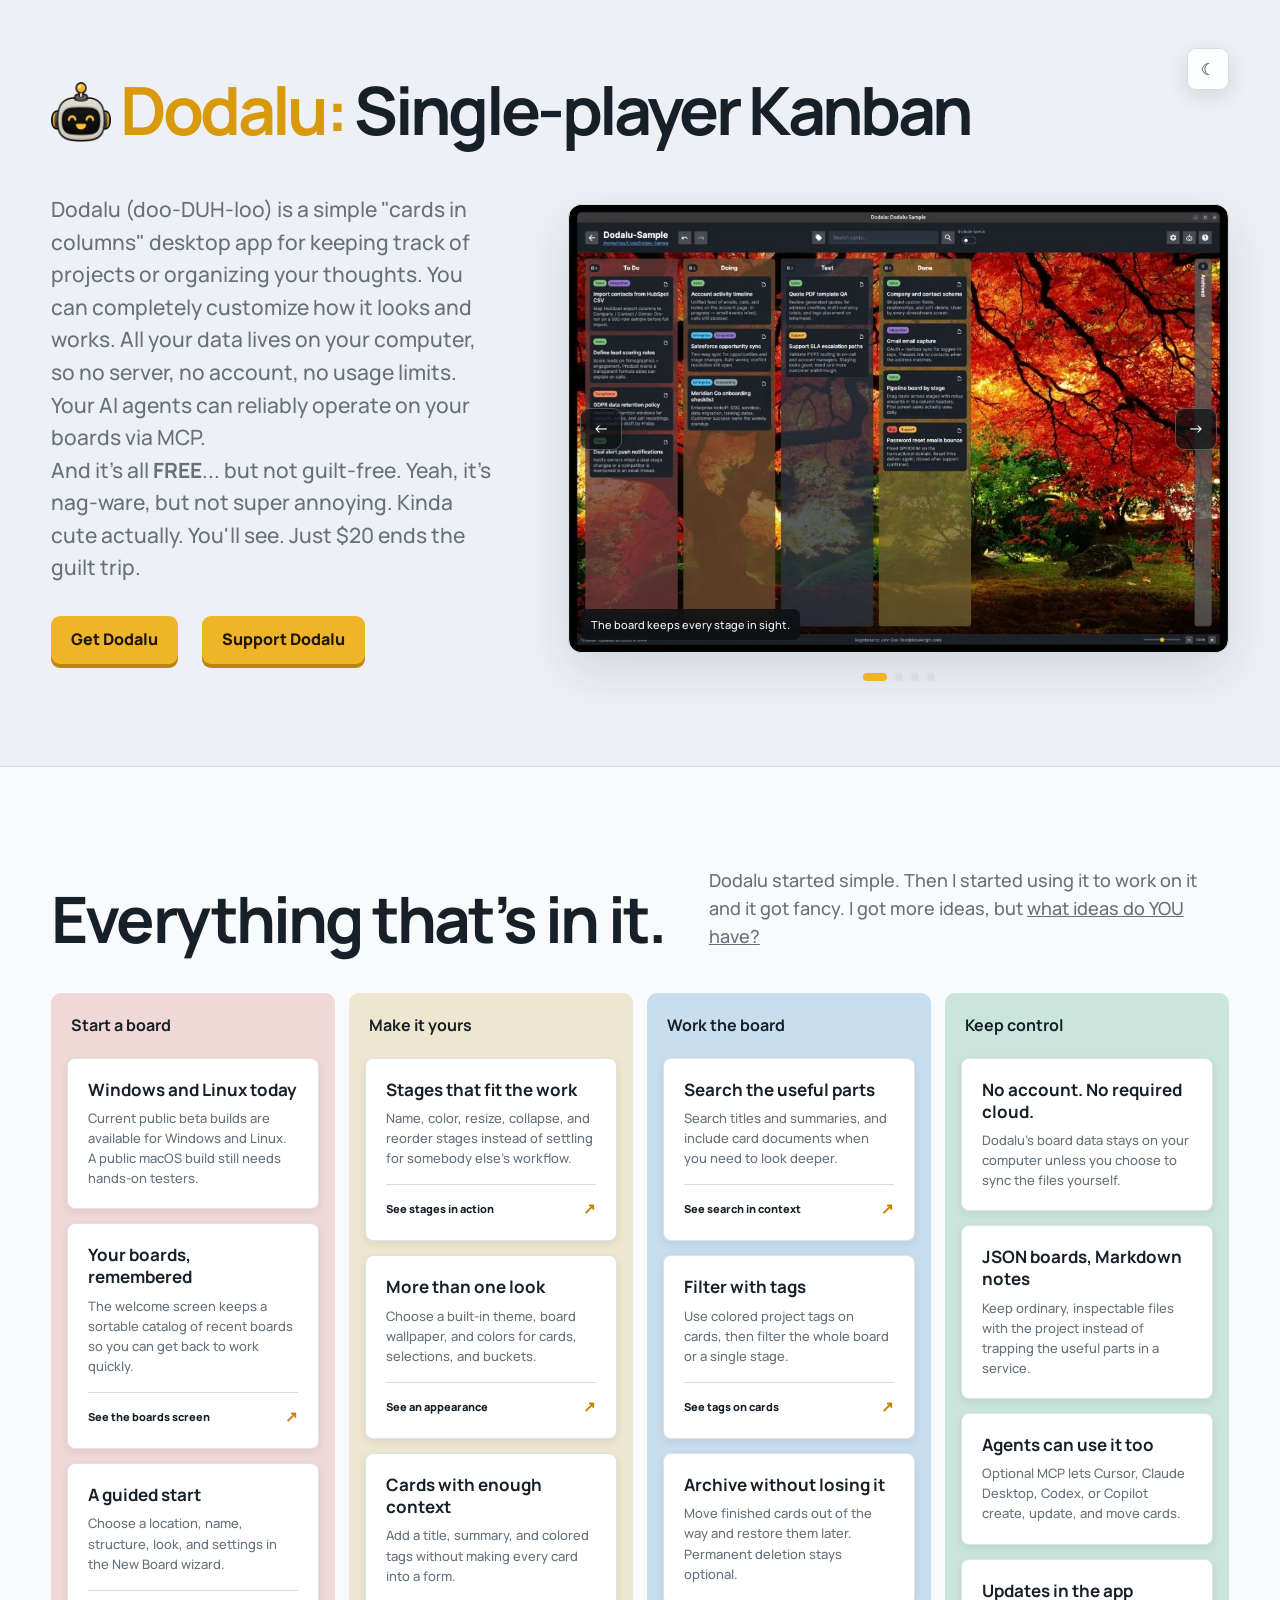
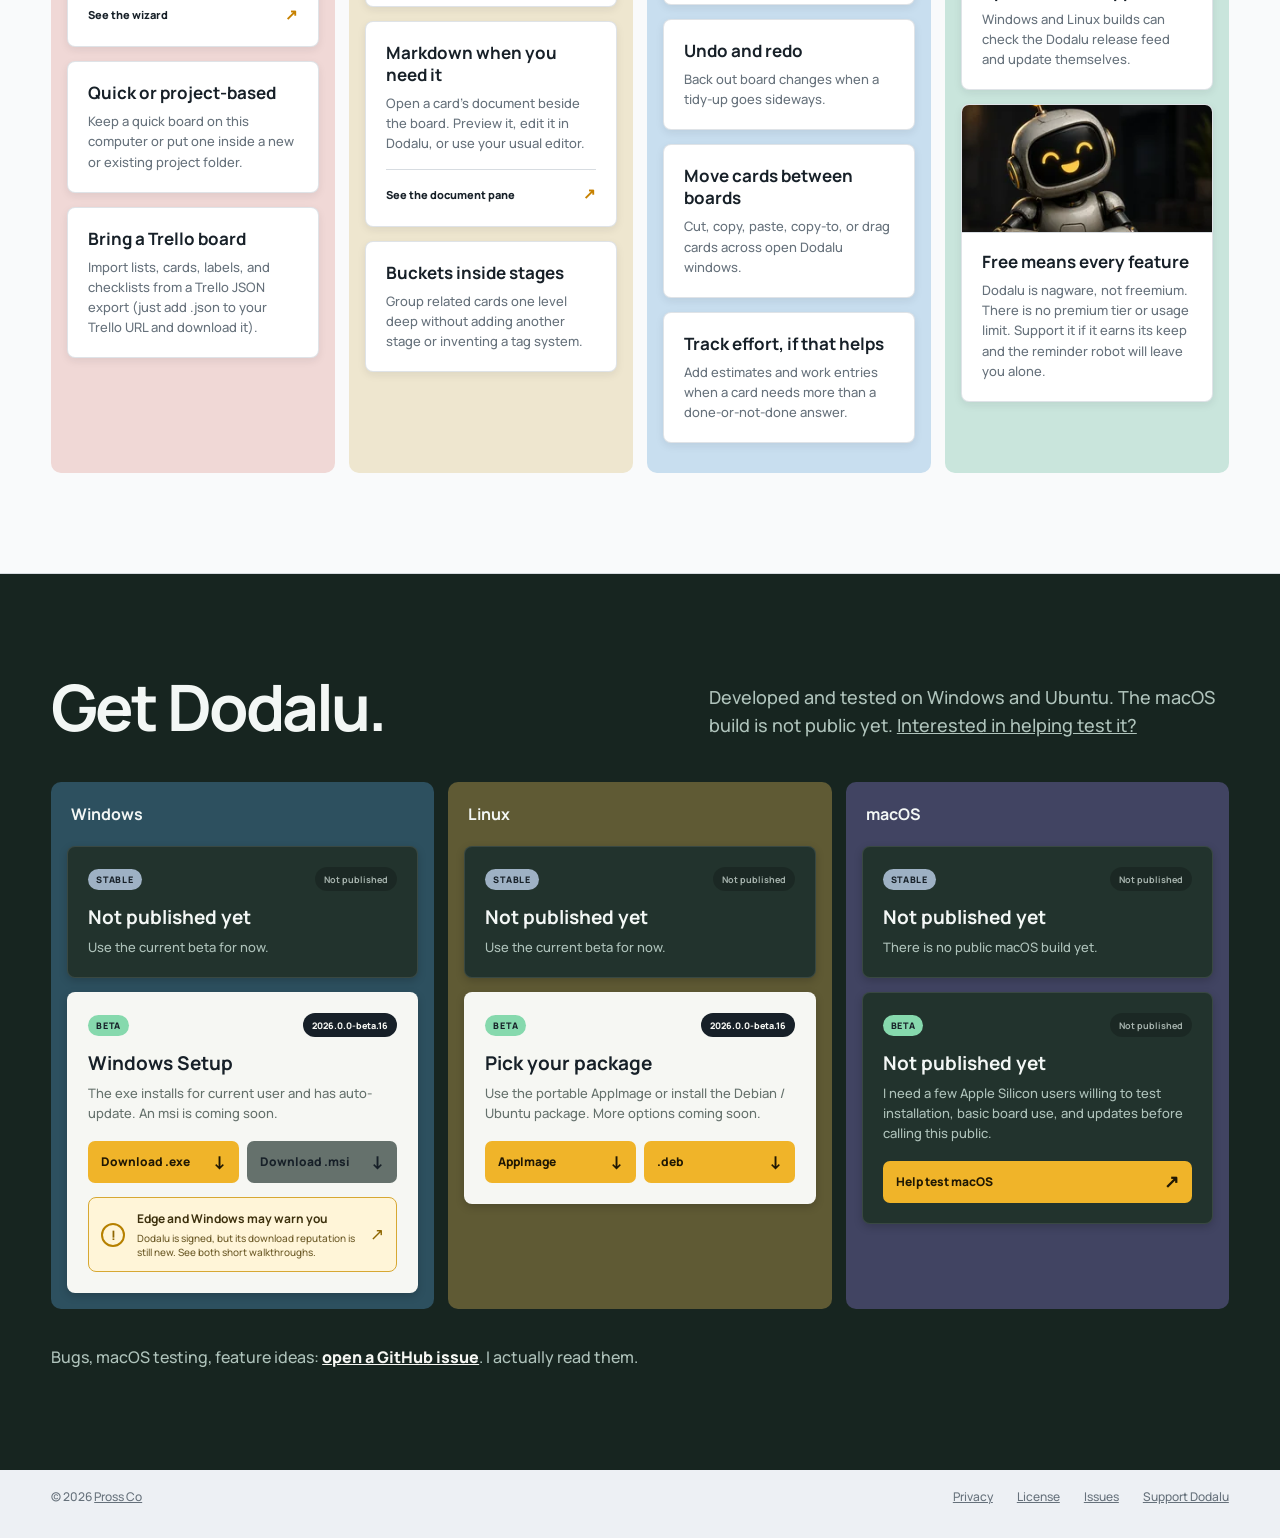
==== commit 48d81df0: "Clarify platform availability and Windows warnings Co-authored-by: Cursor <cursoragent@cursor.com>" ====
--- a/index.html
+++ b/index.html
@@ -80,7 +80,7 @@
       <div class="feature-board">
         <article class="feature-stage coral">
           <header><h3>Start a board</h3></header>
-          <div class="feature-card"><h4>Windows, Linux, and macOS</h4><p>A real desktop app, with current public beta builds for all three.</p></div>
+          <div class="feature-card"><h4>Windows and Linux today</h4><p>Current public beta builds are available for Windows and Linux. A public macOS build still needs hands-on testers.</p></div>
           <div class="feature-card"><h4>Your boards, remembered</h4><p>The welcome screen keeps a sortable catalog of recent boards so you can get back to work quickly.</p><button class="media-link" type="button" data-media="assets/welcome.webp" data-media-title="Your boards, remembered" data-media-copy="The welcome screen keeps recent boards within reach. Sort them, reorder them, or start another without digging through folders.">See the boards screen <span>↗</span></button></div>
           <div class="feature-card"><h4>A guided start</h4><p>Choose a location, name, structure, look, and settings in the New Board wizard.</p><button class="media-link" type="button" data-media="assets/welcome.webp" data-media-title="Start a board your way" data-media-copy="The New Board wizard walks through where the board lives, what it is called, its starting structure, appearance, and optional settings.">See the wizard <span>↗</span></button></div>
           <div class="feature-card"><h4>Quick or project-based</h4><p>Keep a quick board on this computer or put one inside a new or existing project folder.</p></div>
@@ -117,8 +117,8 @@
     <section class="download" id="download">
       <div class="section-heading download-heading">
         <h2>Get Dodalu.</h2>
-        <p>Developed on Windows and Ubuntu. Those are where I use it. macOS? No idea.
-          <a href="https://github.com/RossWright/Dodalu-Releases/issues">Someone with a Mac tell me if it works!</a></p>
+        <p>Developed and tested on Windows and Ubuntu. The macOS build is not public yet.
+          <a href="mailto:ross@dodalu.com?subject=Dodalu%20macOS%20testing">Interested in helping test it?</a></p>
       </div>
       <div class="download-board">
         <article class="download-stage windows">
@@ -142,6 +142,11 @@
               <a class="download-link" id="download-win-exe-beta" href="feed/Dodalu.App-win-beta-Setup.exe">Download .exe <span>↓</span></a>
               <a class="download-disabled-link" id="download-win-msi-beta">Download .msi <span>↓</span></a>
             </div>
+            <button class="windows-warning-callout" type="button" data-windows-help-open>
+              <span class="warning-icon" aria-hidden="true">!</span>
+              <span><strong>Edge and Windows may warn you</strong><small>Dodalu is signed, but its download reputation is still new. See both short walkthroughs.</small></span>
+              <span class="callout-arrow" aria-hidden="true">↗</span>
+            </button>
           </div>
         </article>
         <article class="download-stage linux">
@@ -172,24 +177,21 @@
               <span class="version-bubble unavailable">Not published</span>
             </div>
             <h4>Not published yet</h4>
-            <p>Use the current beta for now.</p>
-          </div>
-          <div class="download-card featured">
+            <p>There is no public macOS build yet.</p>
+          </div>
+          <div class="download-card">
             <div class="download-meta">
               <span class="channel beta">Beta</span>
-              <span class="version-bubble" data-version-channel="osx-beta">2026.0.0-beta.15</span>
-            </div>
-            <h4>Unsigned Apple Silicon Zip</h4>
-            <p>The current unsigned beta for M-series Macs. Its more like an alpha. A theoretical alpha if you will.</p>
-            <a class="download-link" id="download-mac-beta" href="feed/Dodalu-2026.0.0-beta.15-osx-arm64.zip">Download .zip <span>↓</span></a>
-            <p>
-              In theory, unzip it, right-click Dodalu.app and choose Open. If macOS says its damaged, clear quarantine flag and try again.
-            </p>
+              <span class="version-bubble unavailable">Not published</span>
+            </div>
+            <h4>Not published yet</h4>
+            <p>I need a few Apple Silicon users willing to test installation, basic board use, and updates before calling this public.</p>
+            <a class="download-link" href="mailto:ross@dodalu.com?subject=Dodalu%20macOS%20testing">Help test macOS <span>↗</span></a>
           </div>
         </article>
       </div>
       <p class="download-note">
-        Bugs, Mac reports, feature ideas:
+        Bugs, macOS testing, feature ideas:
         <a href="https://github.com/RossWright/Dodalu-Releases/issues">open a GitHub issue</a>.
         I actually read them.
       </p>
@@ -204,6 +206,76 @@
     </div>
   </dialog>
 
+  <dialog class="windows-help-dialog" data-windows-help-dialog>
+    <button class="dialog-close" type="button" data-windows-help-close aria-label="Close">×</button>
+    <div class="windows-help-header">
+      <p class="dialog-kicker">While Dodalu builds its Microsoft reputation</p>
+      <h2>Two warnings. Two short paths.</h2>
+      <div class="reputation-explainer">
+        <h3>Why am I seeing this?</h3>
+        <p>Windows checks two things: who signed an app, and whether that signed app has built enough download history. Pross Co is registered as Dodalu’s publisher and every Windows installer is digitally signed, but Microsoft reputation only grows with time and downloads. Until it does, Edge and SmartScreen may call Dodalu unfamiliar. That means “new and uncommon,” not “virus found.”</p>
+      </div>
+      <p class="publisher-check">Only continue if you downloaded from <strong>dodalu.com</strong> and Windows shows the publisher as <strong>Pross Co</strong>.</p>
+    </div>
+    <div class="warning-flows">
+      <section class="warning-flow">
+        <header><div><span>Microsoft Edge</span><h3>Keep the download</h3></div><b>3 clicks</b></header>
+        <ol class="windows-help-steps edge-steps">
+          <li>
+            <figure>
+              <div class="annotated-shot shot-wide" style="--shot-ratio: 578 / 272">
+                <img src="assets/windows-edge-download-warning.png" alt="Edge Downloads panel saying the Dodalu installer is not commonly downloaded">
+                <span class="screenshot-target target-round" style="--target-left: 90%; --target-top: 61%; --target-width: 9%; --target-height: 18%" aria-hidden="true"></span>
+              </div>
+            </figure>
+            <div><span>1</span><p>Open the <strong>•••</strong> menu beside the download.</p></div>
+          </li>
+          <li>
+            <figure>
+              <div class="annotated-shot shot-wide" style="--shot-ratio: 832 / 521">
+                <img src="assets/windows-edge-keep-menu.png" alt="Edge download menu with Keep selected">
+                <span class="screenshot-target" style="--target-left: 79%; --target-top: 50%; --target-width: 29%; --target-height: 13%" aria-hidden="true"></span>
+              </div>
+            </figure>
+            <div><span>2</span><p>Choose <strong>Keep</strong>.</p></div>
+          </li>
+          <li>
+            <figure>
+              <div class="annotated-shot shot-tall" style="--shot-ratio: 590 / 815">
+                <img src="assets/windows-edge-trust-dialog.png" alt="Edge trust dialog with Keep anyway in the Delete menu">
+                <span class="screenshot-target" style="--target-left: 83%; --target-top: 95%; --target-width: 31%; --target-height: 8%" aria-hidden="true"></span>
+              </div>
+            </figure>
+            <div><span>3</span><p>Choose <strong>Keep anyway</strong>.</p></div>
+          </li>
+        </ol>
+      </section>
+      <section class="warning-flow">
+        <header><div><span>Windows SmartScreen</span><h3>Run the installer</h3></div><b>2 clicks</b></header>
+        <ol class="windows-help-steps smartscreen-steps">
+          <li>
+            <figure>
+              <div class="annotated-shot shot-tall" style="--shot-ratio: 847 / 797">
+                <img src="assets/windows-smartscreen-more-info.png" alt="Windows protected your PC dialog with a More info link">
+                <span class="screenshot-target" style="--target-left: 10.5%; --target-top: 27%; --target-width: 20%; --target-height: 7%" aria-hidden="true"></span>
+              </div>
+            </figure>
+            <div><span>1</span><p>Click <strong>More info</strong>.</p></div>
+          </li>
+          <li>
+            <figure>
+              <div class="annotated-shot shot-tall" style="--shot-ratio: 847 / 797">
+                <img src="assets/windows-smartscreen-run-anyway.png" alt="Windows protected your PC dialog showing Pross Co and a Run anyway button">
+                <span class="screenshot-target" style="--target-left: 64%; --target-top: 91%; --target-width: 20%; --target-height: 8%" aria-hidden="true"></span>
+              </div>
+            </figure>
+            <div><span>2</span><p>Confirm the publisher is <strong>Pross Co</strong>, then click <strong>Run anyway</strong>.</p></div>
+          </li>
+        </ol>
+      </section>
+    </div>
+  </dialog>
+
   <footer class="site-footer"><span>© <span data-year></span> <a href="https://pross.co/">Pross Co</a></span><a href="privacy.html">Privacy</a><a href="license.html">License</a><a href="https://github.com/RossWright/Dodalu-Releases/issues">Issues</a><a href="https://pay.dodalu.com/">Support Dodalu</a></footer>
   <script src="site.js"></script>
 </body>
--- a/styles.css
+++ b/styles.css
@@ -125,6 +125,13 @@
 .download-disabled-link:hover { background: #444d48; }
 .download-disabled-link span { font-size: 18px; }
 .package-links { display: grid; grid-template-columns: 1fr 1fr; gap: 8px; }
+.windows-warning-callout { width: 100%; margin-top: 14px; padding: 12px; display: grid; grid-template-columns: 26px 1fr auto; gap: 10px; align-items: center; border: 1px solid #d7a832; border-radius: 8px; color: #3d310e; background: #fff5d8; text-align: left; cursor: pointer; }
+.windows-warning-callout:hover { background: #ffefbf; }
+.windows-warning-callout .warning-icon { width: 24px; height: 24px; display: grid; place-items: center; border: 2px solid #b68000; border-radius: 50%; color: #8f6600; font-size: 13px; font-weight: 800; }
+.windows-warning-callout strong, .windows-warning-callout small { display: block; }
+.windows-warning-callout strong { font-size: 12px; }
+.windows-warning-callout small { margin-top: 2px; color: #6d5b29; font-size: 10px; line-height: 1.4; }
+.windows-warning-callout .callout-arrow { color: #8f6600; font-size: 17px; }
 .download-note { max-width: 1420px; margin: 36px auto 0; color: #afc3bb; font-size: 16px; }
 .download-note a { color: #f6f7f3; font-weight: 800; }
 
@@ -138,6 +145,39 @@
 .dialog-copy h2 { margin: 0; font-size: clamp(28px, 3vw, 46px); line-height: 1.05; letter-spacing: -.045em; }
 .dialog-copy p { margin: 20px 0 0; color: var(--muted); font-size: 16px; }
 .dialog-close { position: absolute; z-index: 3; top: 12px; right: 12px; width: 38px; height: 38px; padding: 0; border: 1px solid var(--line); border-radius: 8px; color: var(--ink); background: var(--card); font-size: 24px; line-height: 1; cursor: pointer; }
+
+.windows-help-dialog { width: min(1320px, calc(100vw - 32px)); max-width: none; max-height: calc(100vh - 32px); padding: 0; overflow-y: auto; border: 1px solid var(--line); border-radius: 16px; color: var(--ink); background: var(--surface); box-shadow: 0 32px 90px rgba(0,0,0,.4); }
+.windows-help-dialog::backdrop { background: rgba(8,13,15,.72); backdrop-filter: blur(5px); }
+.windows-help-header { padding: clamp(30px, 4vw, 52px) clamp(24px, 5vw, 64px) 24px; background: var(--card); border-bottom: 1px solid var(--line); }
+.windows-help-header .dialog-kicker { margin: 0 0 10px; color: #a66d00; font-size: 11px; font-weight: 800; letter-spacing: .08em; text-transform: uppercase; }
+.windows-help-header h2 { margin: 0; max-width: 800px; font-size: clamp(32px, 4vw, 56px); line-height: 1; letter-spacing: -.045em; }
+.reputation-explainer { max-width: 1080px; margin-top: 18px; padding: 16px 18px; border: 1px solid var(--line); border-radius: 10px; background: var(--surface); }
+.reputation-explainer h3 { margin: 0 0 5px; font-size: 13px; }
+.reputation-explainer p { margin: 0; color: var(--muted); font-size: 13px; line-height: 1.6; }
+.reputation-explainer strong { color: var(--ink); }
+.publisher-check { max-width: 1080px; margin: 14px 0 0; color: var(--muted); font-size: 12px; }
+.publisher-check strong { color: var(--ink); }
+.warning-flows { padding: 26px; display: grid; gap: 34px; }
+.warning-flow > header { display: flex; align-items: end; justify-content: space-between; gap: 20px; }
+.warning-flow > header span { color: var(--muted); font-size: 10px; font-weight: 800; letter-spacing: .08em; text-transform: uppercase; }
+.warning-flow > header h3 { margin: 3px 0 0; font-size: 22px; letter-spacing: -.025em; }
+.warning-flow > header b { padding: 5px 10px; border-radius: 999px; color: var(--accent-ink); background: var(--accent); font-size: 10px; white-space: nowrap; }
+.windows-help-steps { margin: 14px 0 0; padding: 0; display: grid; gap: 14px; list-style: none; counter-reset: none; }
+.edge-steps { grid-template-columns: repeat(3, minmax(0, 1fr)); }
+.smartscreen-steps { max-width: 900px; grid-template-columns: repeat(2, minmax(0, 1fr)); }
+.windows-help-steps li { min-width: 0; overflow: hidden; display: flex; flex-direction: column; border: 1px solid var(--line); border-radius: 10px; background: var(--card); box-shadow: 0 4px 14px rgba(20,30,40,.07); }
+.windows-help-steps figure { min-width: 0; height: clamp(220px, 23vw, 280px); margin: 0; padding: 12px; overflow: hidden; display: flex; align-items: center; justify-content: center; background: #e8ebec; border-bottom: 1px solid var(--line); }
+.smartscreen-steps figure { height: clamp(250px, 28vw, 320px); }
+.windows-help-steps img { display: block; width: auto; height: auto; max-width: 100%; max-height: 100%; object-fit: contain; }
+.annotated-shot { position: relative; max-width: 100%; max-height: 100%; }
+.annotated-shot.shot-wide { width: 100%; aspect-ratio: var(--shot-ratio); }
+.annotated-shot.shot-tall { height: 100%; aspect-ratio: var(--shot-ratio); }
+.annotated-shot img { width: 100%; height: 100%; max-width: none; max-height: none; object-fit: fill; }
+.screenshot-target { position: absolute; left: var(--target-left); top: var(--target-top); width: var(--target-width); height: var(--target-height); border: 4px solid #ff3155; border-radius: 10px; box-shadow: 0 0 0 3px rgba(255,255,255,.95), 0 0 16px 4px rgba(255,49,85,.8); transform: translate(-50%, -50%); pointer-events: none; }
+.screenshot-target.target-round { border-radius: 999px; }
+.windows-help-steps li > div { padding: 16px; display: grid; grid-template-columns: 28px 1fr; gap: 10px; align-items: start; }
+.windows-help-steps li > div > span { width: 26px; height: 26px; display: grid; place-items: center; border-radius: 50%; color: var(--accent-ink); background: var(--accent); font-size: 11px; font-weight: 800; }
+.windows-help-steps p { margin: 2px 0 0; color: var(--muted); font-size: 12px; line-height: 1.5; }
 
 .site-footer { display: flex; gap: 24px; padding: 18px clamp(20px, 4vw, 64px) 32px; color: var(--muted); font-size: 12px; }
 .site-footer > span:first-child { margin-right: auto; }
@@ -172,6 +212,9 @@
   .dialog-media { min-height: 260px; padding: 18px; }
   .dialog-media img, .dialog-media video { max-height: 56vh; }
   .dialog-copy { padding: 28px; }
+  .warning-flows { padding: 18px; gap: 28px; }
+  .edge-steps, .smartscreen-steps { grid-template-columns: 1fr; }
+  .windows-help-steps figure, .smartscreen-steps figure { height: min(360px, 70vh); }
   .site-footer { flex-wrap: wrap; }
 }
 
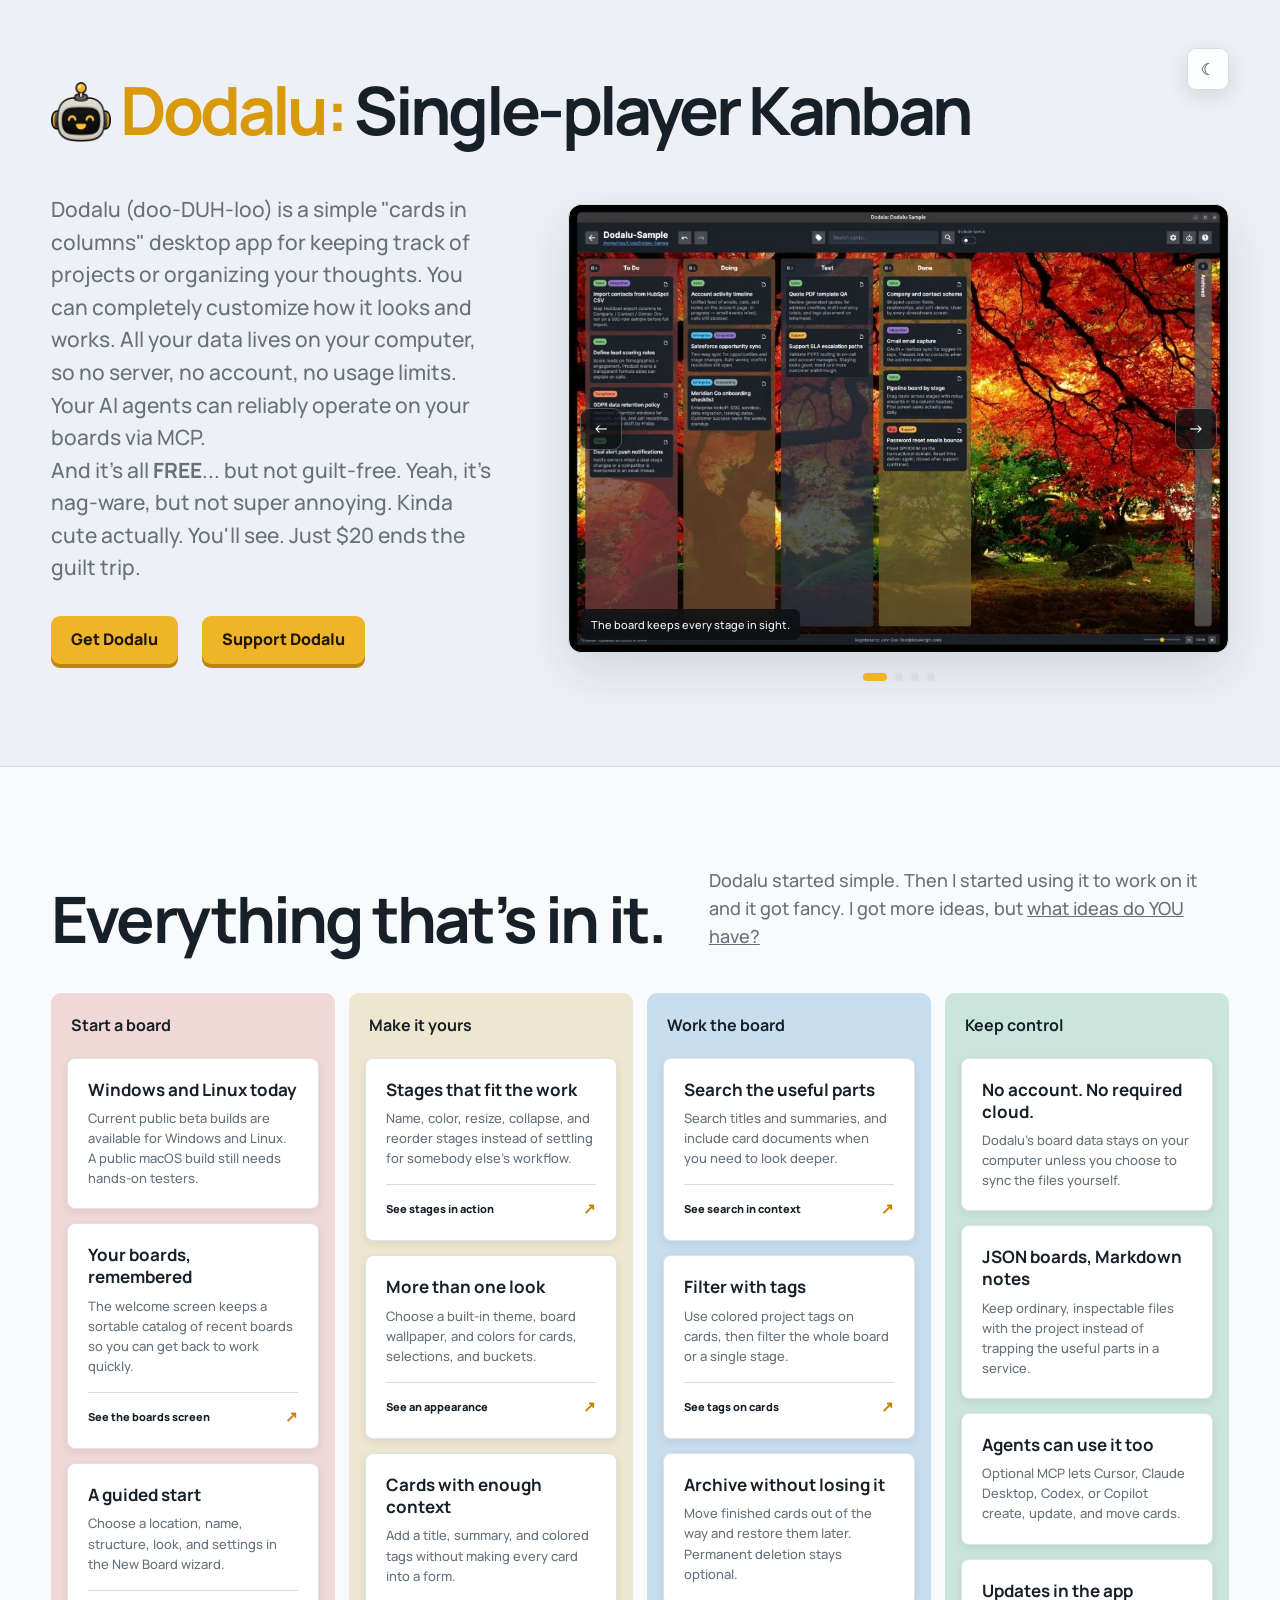
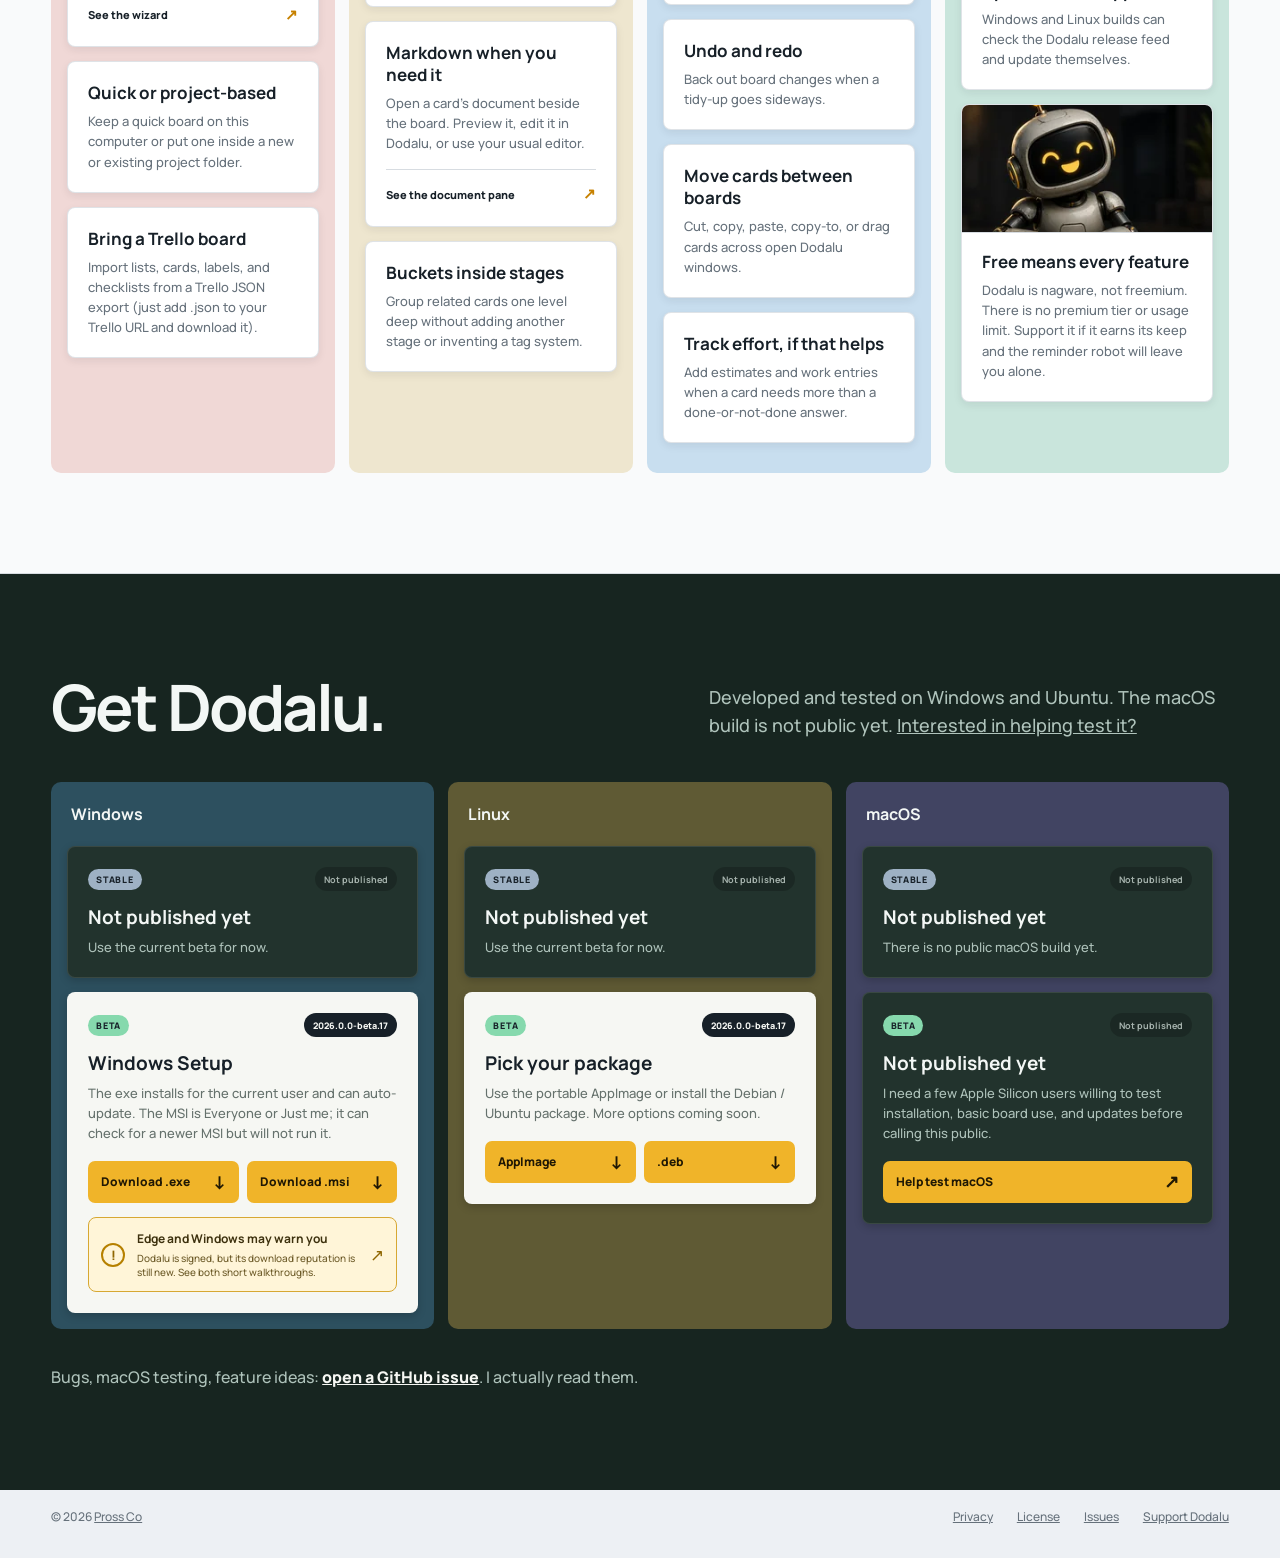
==== commit b2870bc7: "Release 2026.0.0-beta.17 (win-beta)" ====
--- a/index.html
+++ b/index.html
@@ -137,10 +137,10 @@
               <span class="version-bubble" data-version-channel="win-beta">2026.0.0-beta.15</span>
             </div>
             <h4>Windows Setup</h4>
-            <p>The exe installs for current user and has auto-update. An msi is coming soon.</p>
+            <p>The exe installs for the current user and can auto-update. The MSI is Everyone or Just me; it can check for a newer MSI but will not run it.</p>
             <div class="package-links">
               <a class="download-link" id="download-win-exe-beta" href="feed/Dodalu.App-win-beta-Setup.exe">Download .exe <span>↓</span></a>
-              <a class="download-disabled-link" id="download-win-msi-beta">Download .msi <span>↓</span></a>
+              <a class="download-link" id="download-win-msi-beta" href="feed/Dodalu-2026.0.0-beta.17-win-x64.msi">Download .msi <span>↓</span></a>
             </div>
             <button class="windows-warning-callout" type="button" data-windows-help-open>
               <span class="warning-icon" aria-hidden="true">!</span>
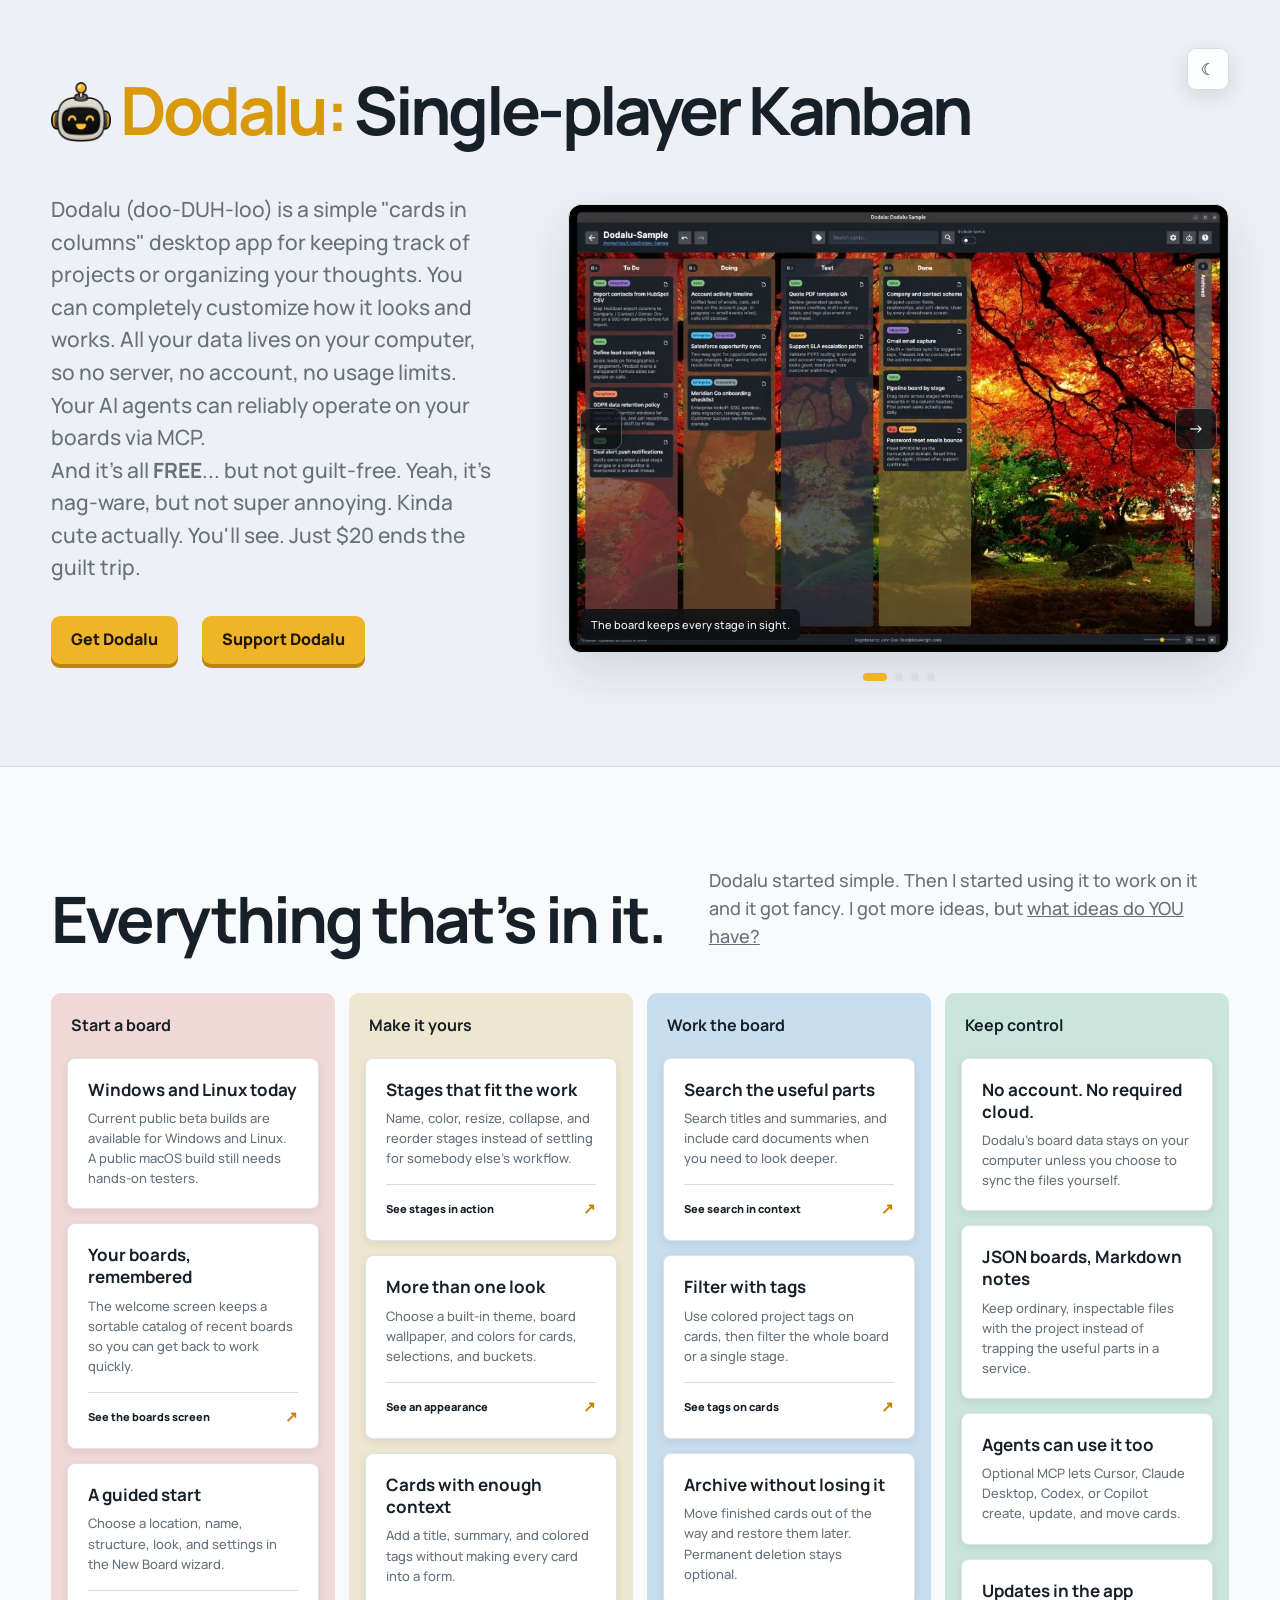
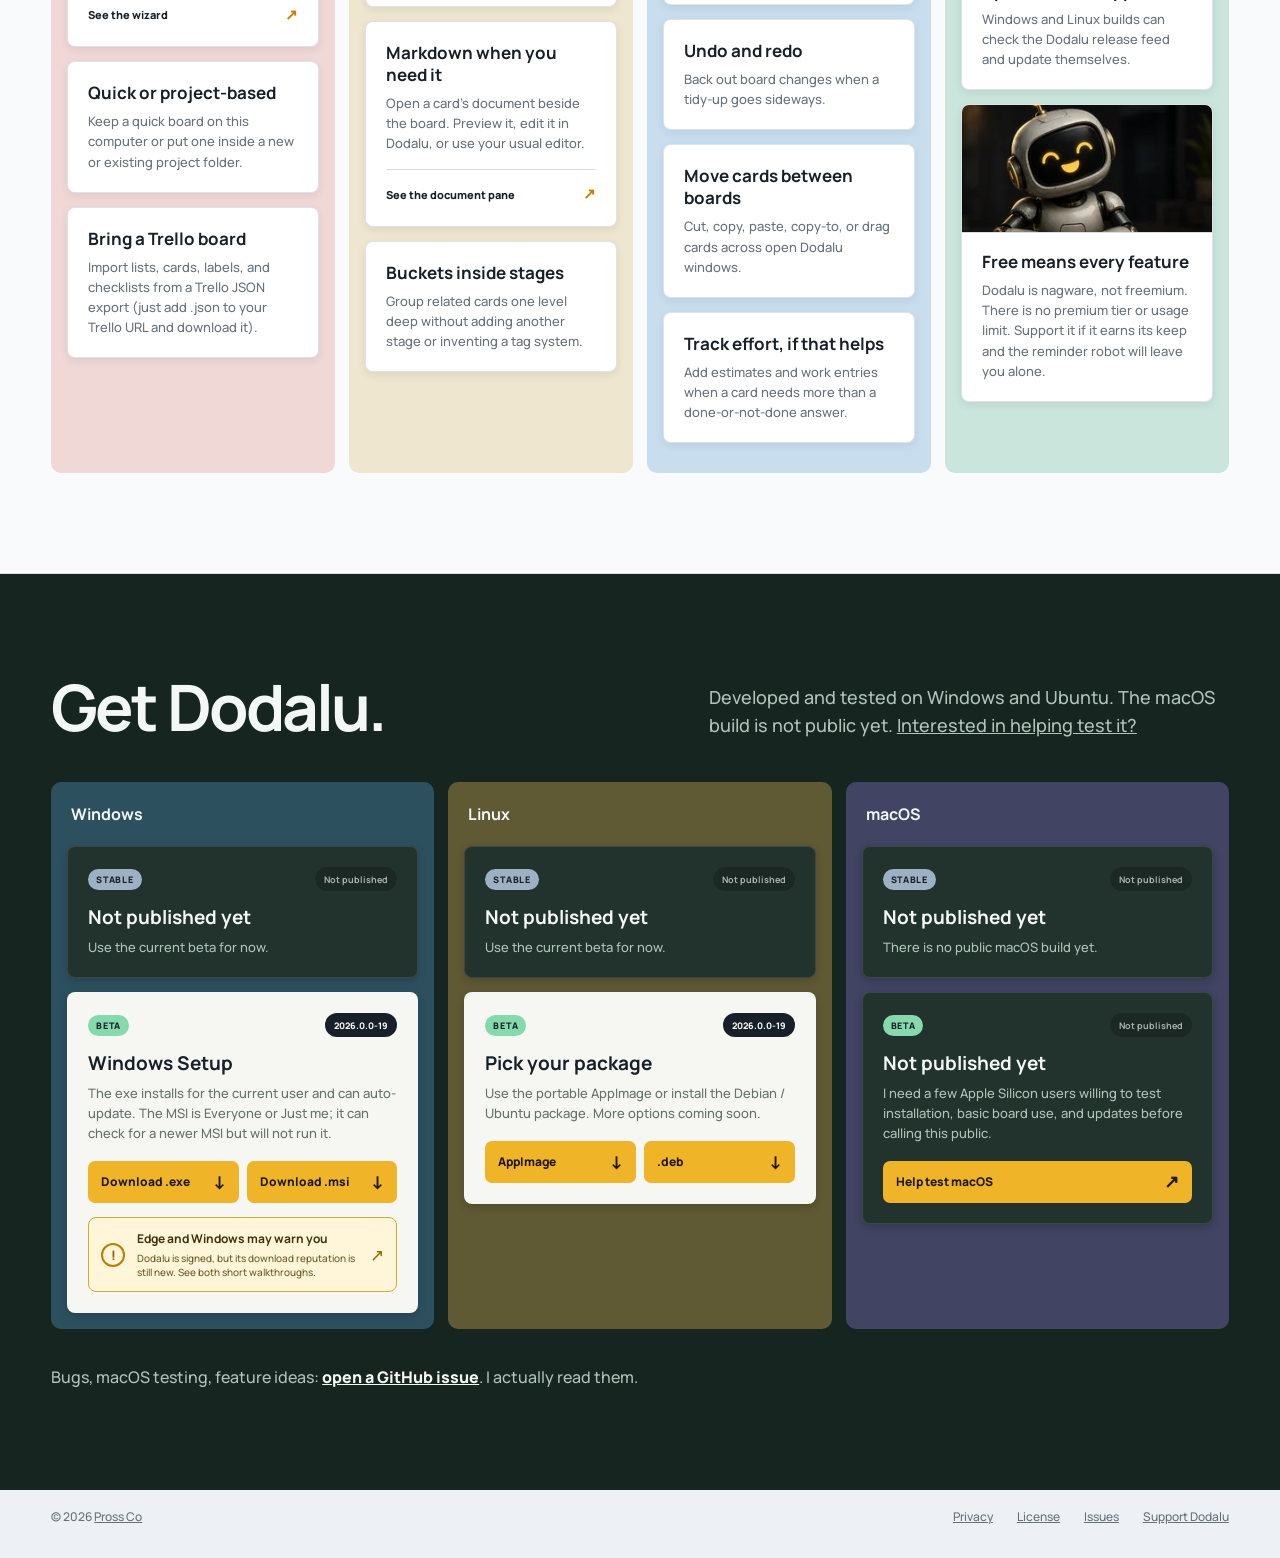
==== commit 5950888d: "Release 2026.0.0-19 (win-beta)" ====
--- a/index.html
+++ b/index.html
@@ -140,7 +140,7 @@
             <p>The exe installs for the current user and can auto-update. The MSI is Everyone or Just me; it can check for a newer MSI but will not run it.</p>
             <div class="package-links">
               <a class="download-link" id="download-win-exe-beta" href="feed/Dodalu.App-win-beta-Setup.exe">Download .exe <span>↓</span></a>
-              <a class="download-link" id="download-win-msi-beta" href="feed/Dodalu-2026.0.0-beta.17-win-x64.msi">Download .msi <span>↓</span></a>
+              <a class="download-link" id="download-win-msi-beta" href="feed/Dodalu-win-beta.msi">Download .msi <span>↓</span></a>
             </div>
             <button class="windows-warning-callout" type="button" data-windows-help-open>
               <span class="warning-icon" aria-hidden="true">!</span>
